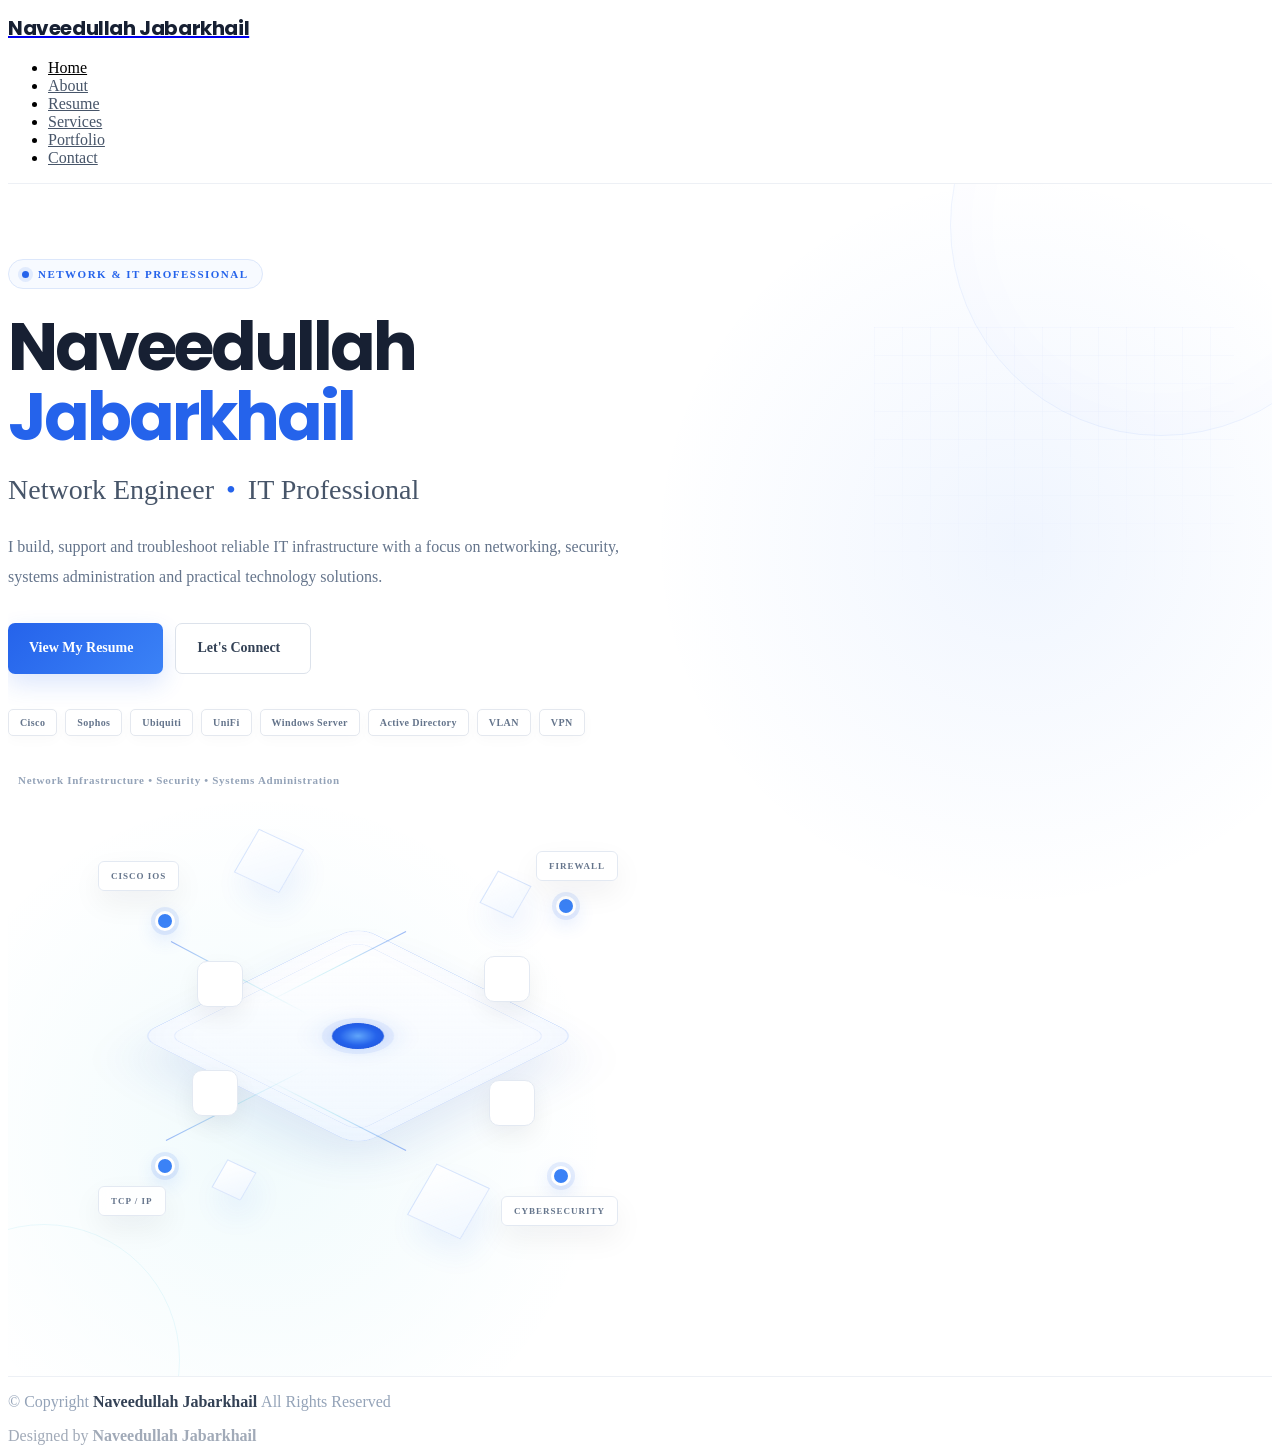
==== index.html @ 6cd6e708 "New files all files has been added" ====
<!DOCTYPE html>
<html lang="en">

<head>
  <meta charset="utf-8">
  <meta content="width=device-width, initial-scale=1.0" name="viewport">

  <title>Naveedullah Jabarkhail | Network Engineer</title>

  <meta name="description"
    content="Naveedullah Jabarkhail - Network Engineer and IT Professional specializing in network infrastructure, security, systems administration and IT support.">

  <meta name="keywords"
    content="Naveedullah Jabarkhail, Network Engineer, Network Administrator, IT Professional, Cisco, Sophos, Ubiquiti, Cybersecurity">

  <!-- Favicons -->
  <link href="assets/img/favicon.png" rel="icon">
  <link href="assets/img/apple-touch-icon.png" rel="apple-touch-icon">

  <!-- Fonts -->
  <link href="https://fonts.googleapis.com" rel="preconnect">
  <link href="https://fonts.gstatic.com" rel="preconnect" crossorigin>

  <link
    href="https://fonts.googleapis.com/css2?family=Inter:wght@300;400;500;600;700;800&family=Poppins:wght@400;500;600;700;800&display=swap"
    rel="stylesheet">

  <!-- Vendor CSS -->
  <link href="assets/vendor/bootstrap/css/bootstrap.min.css" rel="stylesheet">
  <link href="assets/vendor/bootstrap-icons/bootstrap-icons.css" rel="stylesheet">
  <link href="assets/vendor/aos/aos.css" rel="stylesheet">

  <!-- Main CSS -->
  <link href="main.css" rel="stylesheet">


  <!-- =========================================================
       HOME PAGE ONLY
       All custom homepage styling is inside this page.
       ========================================================= -->

  <style>

    /* =========================================================
       HOME VARIABLES
       ========================================================= */

    .home-modern {
      --blue: #2563eb;
      --blue-light: #3b82f6;
      --cyan: #06b6d4;
      --dark: #172033;
      --text: #334155;
      --muted: #64748b;
      --border: #e7ebf2;
      --soft: #f7f9fc;

      position: relative;
      min-height: calc(100vh - 82px);

      background:
        radial-gradient(
          circle at 80% 30%,
          rgba(59, 130, 246, 0.08),
          transparent 28%
        ),
        radial-gradient(
          circle at 20% 80%,
          rgba(6, 182, 212, 0.06),
          transparent 25%
        ),
        #ffffff;

      overflow: hidden;
    }


    /* =========================================================
       HEADER
       ========================================================= */

    .home-header {
      background: rgba(255, 255, 255, 0.94) !important;
      border-bottom: 1px solid #edf0f5;
      backdrop-filter: blur(12px);
      -webkit-backdrop-filter: blur(12px);

      z-index: 1000;
    }


    .home-header .sitename {
      font-family: "Poppins", sans-serif;
      font-size: 20px;
      font-weight: 700;
      letter-spacing: -0.4px;
      color: #172033;
    }


    .home-header .navmenu a {
      color: #475569 !important;
      font-weight: 500;
    }


    .home-header .navmenu a:hover,
    .home-header .navmenu a.active {
      color: var(--blue) !important;
    }


    .home-header .header-social-links a {
      color: #64748b;
      transition: 0.25s ease;
    }


    .home-header .header-social-links a:hover {
      color: var(--blue);
      transform: translateY(-2px);
    }


    /* =========================================================
       DECORATIVE BACKGROUND SHAPES
       ========================================================= */

    .home-shape {
      position: absolute;
      pointer-events: none;
      z-index: 0;
    }


    .shape-circle-one {
      width: 420px;
      height: 420px;

      border-radius: 50%;

      top: -170px;
      right: -100px;

      border: 1px solid rgba(37, 99, 235, 0.08);

      box-shadow:
        inset 0 0 80px rgba(37, 99, 235, 0.025);
    }


    .shape-circle-two {
      width: 270px;
      height: 270px;

      border-radius: 50%;

      bottom: -120px;
      left: -100px;

      border: 1px solid rgba(6, 182, 212, 0.08);
    }


    .shape-grid {
      position: absolute;

      width: 360px;
      height: 300px;

      top: 12%;
      right: 3%;

      opacity: 0.45;

      background-image:
        linear-gradient(
          rgba(37, 99, 235, 0.06) 1px,
          transparent 1px
        ),
        linear-gradient(
          90deg,
          rgba(37, 99, 235, 0.06) 1px,
          transparent 1px
        );

      background-size: 28px 28px;

      mask-image:
        linear-gradient(
          to bottom,
          black,
          transparent
        );

      pointer-events: none;
    }


    /* =========================================================
       HERO
       ========================================================= */

    .home-hero {
      min-height: calc(100vh - 82px);

      display: flex;
      align-items: center;

      padding: 75px 0 90px;

      position: relative;
      z-index: 2;
    }


    .home-hero .container {
      position: relative;
      z-index: 5;
    }


    /* =========================================================
       LEFT CONTENT
       ========================================================= */

    .hero-content {
      max-width: 700px;
    }


    .hero-eyebrow {
      display: inline-flex;
      align-items: center;
      gap: 9px;

      padding: 8px 13px;

      border: 1px solid #dce7fb;

      border-radius: 50px;

      background: #f7faff;

      color: var(--blue);

      font-size: 11px;
      font-weight: 700;

      letter-spacing: 1.5px;

      text-transform: uppercase;

      margin-bottom: 23px;
    }


    .status-dot {
      width: 7px;
      height: 7px;

      border-radius: 50%;

      background: var(--blue);

      box-shadow:
        0 0 0 4px rgba(37, 99, 235, 0.10);

      animation: statusPulse 2s infinite;
    }


    @keyframes statusPulse {

      0%,
      100% {
        opacity: 1;
      }

      50% {
        opacity: 0.45;
      }

    }


    .hero-content h1 {
      margin: 0;

      font-family: "Poppins", sans-serif;

      font-size: clamp(43px, 5.2vw, 72px);

      line-height: 1.05;

      font-weight: 700;

      letter-spacing: -3px;

      color: #172033;
    }


    .hero-content h1 .accent {
      color: var(--blue);
    }


    .hero-role {
      margin: 18px 0 0;

      font-size: clamp(20px, 2.3vw, 28px);

      line-height: 1.4;

      font-weight: 500;

      color: #475569;
    }


    .hero-role span {
      color: var(--blue);
      padding: 0 5px;
    }


    .hero-description {
      max-width: 650px;

      margin-top: 23px;

      color: #64748b;

      font-size: 16px;

      line-height: 1.85;
    }


    /* =========================================================
       BUTTONS
       ========================================================= */

    .hero-buttons {
      display: flex;
      flex-wrap: wrap;

      gap: 12px;

      margin-top: 31px;
    }


    .hero-btn {
      display: inline-flex;

      align-items: center;
      justify-content: center;

      gap: 9px;

      min-height: 49px;

      padding: 0 21px;

      border-radius: 7px;

      font-size: 14px;

      font-weight: 600;

      text-decoration: none;

      transition:
        transform 0.25s ease,
        box-shadow 0.25s ease,
        border-color 0.25s ease,
        background 0.25s ease;
    }


    .hero-btn-primary {
      color: #ffffff;

      background:
        linear-gradient(
          135deg,
          #2563eb,
          #3b82f6
        );

      box-shadow:
        0 10px 25px rgba(37, 99, 235, 0.16);
    }


    .hero-btn-primary:hover {
      color: #ffffff;

      transform: translateY(-2px);

      box-shadow:
        0 14px 30px rgba(37, 99, 235, 0.22);
    }


    .hero-btn-outline {
      color: #334155;

      background: #ffffff;

      border: 1px solid #dce2eb;
    }


    .hero-btn-outline:hover {
      color: var(--blue);

      border-color: #b9cdf4;

      background: #f8fbff;

      transform: translateY(-2px);
    }


    /* =========================================================
       TECHNOLOGY TAGS
       ========================================================= */

    .tech-strip {
      display: flex;

      flex-wrap: wrap;

      gap: 8px;

      margin-top: 35px;
    }


    .tech-tag {
      display: inline-flex;

      align-items: center;

      padding: 7px 11px;

      border: 1px solid #e4e8ef;

      border-radius: 5px;

      background: #ffffff;

      color: #64748b;

      font-size: 10px;

      font-weight: 600;

      letter-spacing: 0.4px;

      box-shadow:
        0 4px 14px rgba(15, 23, 42, 0.025);

      transition: 0.25s ease;
    }


    .tech-tag:hover {
      color: var(--blue);

      border-color: #c8d8f3;

      transform: translateY(-2px);
    }


    /* =========================================================
       RIGHT NETWORK VISUAL
       ========================================================= */

    .network-visual {
      position: relative;

      width: 100%;

      max-width: 520px;

      height: 500px;

      margin: 0 auto;
    }


    /* =========================================================
       NETWORK PLATFORM
       ========================================================= */

    .network-platform {
      position: absolute;

      width: 310px;
      height: 310px;

      left: 50%;
      top: 50%;

      transform:
        translate(-50%, -50%)
        rotateX(60deg)
        rotateZ(45deg);

      border-radius: 24px;

      border: 1px solid rgba(37, 99, 235, 0.18);

      background:
        linear-gradient(
          135deg,
          rgba(255, 255, 255, 0.95),
          rgba(239, 246, 255, 0.82)
        );

      box-shadow:
        30px 35px 70px rgba(30, 64, 175, 0.10),
        inset 0 0 50px rgba(37, 99, 235, 0.035);

      animation: platformFloat 6s ease-in-out infinite;
    }


    .network-platform::before {
      content: "";

      position: absolute;

      inset: 20px;

      border-radius: 17px;

      border: 1px solid rgba(37, 99, 235, 0.10);
    }


    .network-platform::after {
      content: "";

      position: absolute;

      width: 52px;
      height: 52px;

      top: 50%;
      left: 50%;

      transform: translate(-50%, -50%);

      border-radius: 50%;

      background:
        radial-gradient(
          circle,
          #60a5fa 0%,
          #2563eb 50%,
          #1d4ed8 100%
        );

      box-shadow:
        0 0 0 10px rgba(37, 99, 235, 0.08),
        0 0 35px rgba(37, 99, 235, 0.25);
    }


    @keyframes platformFloat {

      0%,
      100% {
        margin-top: 0;
      }

      50% {
        margin-top: -12px;
      }

    }


    /* =========================================================
       NETWORK CONNECTIONS
       ========================================================= */

    .network-line {
      position: absolute;

      height: 1px;

      transform-origin: left center;

      background:
        linear-gradient(
          90deg,
          rgba(37, 99, 235, 0.45),
          rgba(6, 182, 212, 0.18),
          transparent
        );

      z-index: 2;
    }


    .line-one {
      width: 155px;

      top: 31%;

      left: 14%;

      transform: rotate(28deg);
    }


    .line-two {
      width: 160px;

      top: 29%;

      right: 10%;

      transform: rotate(153deg);
    }


    .line-three {
      width: 160px;

      bottom: 29%;

      left: 13%;

      transform: rotate(-27deg);
    }


    .line-four {
      width: 160px;

      bottom: 27%;

      right: 10%;

      transform: rotate(207deg);
    }


    /* =========================================================
       NETWORK NODES
       ========================================================= */

    .network-node {
      position: absolute;

      width: 14px;
      height: 14px;

      border-radius: 50%;

      background: #3b82f6;

      border: 3px solid #ffffff;

      box-shadow:
        0 0 0 4px rgba(37, 99, 235, 0.10),
        0 7px 20px rgba(37, 99, 235, 0.20);

      z-index: 5;

      animation: nodeFloat 3.5s ease-in-out infinite;
    }


    .node-one {
      top: 25%;
      left: 11%;
    }


    .node-two {
      top: 22%;
      right: 8%;

      animation-delay: 0.6s;
    }


    .node-three {
      bottom: 22%;
      left: 11%;

      animation-delay: 1.1s;
    }


    .node-four {
      bottom: 20%;
      right: 9%;

      animation-delay: 1.7s;
    }


    @keyframes nodeFloat {

      0%,
      100% {
        transform: translateY(0);
      }

      50% {
        transform: translateY(-7px);
      }

    }


    /* =========================================================
       FLOATING CUBES
       ========================================================= */

    .floating-cube {
      position: absolute;

      width: 48px;
      height: 48px;

      border: 1px solid rgba(37, 99, 235, 0.15);

      background:
        linear-gradient(
          135deg,
          rgba(255, 255, 255, 0.95),
          rgba(239, 246, 255, 0.8)
        );

      box-shadow:
        12px 14px 30px rgba(37, 99, 235, 0.08);

      transform:
        rotate(25deg)
        skew(-5deg);

      animation: cubeFloat 5s ease-in-out infinite;
    }


    .cube-one {
      top: 10%;
      left: 28%;
    }


    .cube-two {
      top: 18%;
      right: 18%;

      width: 35px;
      height: 35px;

      animation-delay: 1s;
    }


    .cube-three {
      bottom: 11%;
      right: 27%;

      width: 57px;
      height: 57px;

      animation-delay: 1.8s;
    }


    .cube-four {
      bottom: 18%;
      left: 23%;

      width: 30px;
      height: 30px;

      animation-delay: 2.5s;
    }


    @keyframes cubeFloat {

      0%,
      100% {
        transform:
          translateY(0)
          rotate(25deg)
          skew(-5deg);
      }

      50% {
        transform:
          translateY(-12px)
          rotate(30deg)
          skew(-5deg);
      }

    }


    /* =========================================================
       FLOATING LABELS
       ========================================================= */

    .tech-float {
      position: absolute;

      padding: 9px 12px;

      border-radius: 6px;

      border: 1px solid #e3e9f2;

      background:
        rgba(255, 255, 255, 0.88);

      backdrop-filter: blur(8px);

      color: #64748b;

      font-size: 9px;

      font-weight: 700;

      letter-spacing: 1px;

      text-transform: uppercase;

      box-shadow:
        0 12px 30px rgba(15, 23, 42, 0.06);

      z-index: 10;

      animation: labelFloat 5s ease-in-out infinite;
    }


    .tech-float-one {
      top: 15%;
      left: 0;
    }


    .tech-float-two {
      top: 13%;
      right: 0;

      animation-delay: 0.8s;
    }


    .tech-float-three {
      bottom: 14%;
      left: 0;

      animation-delay: 1.5s;
    }


    .tech-float-four {
      bottom: 12%;
      right: 0;

      animation-delay: 2.2s;
    }


    @keyframes labelFloat {

      0%,
      100% {
        transform: translateY(0);
      }

      50% {
        transform: translateY(-7px);
      }

    }


    /* =========================================================
       SMALL NETWORK ICONS
       ========================================================= */

    .network-icon {
      position: absolute;

      width: 44px;
      height: 44px;

      display: flex;

      align-items: center;
      justify-content: center;

      border-radius: 10px;

      background: #ffffff;

      border: 1px solid #e3e9f2;

      color: var(--blue);

      font-size: 19px;

      box-shadow:
        0 10px 25px rgba(15, 23, 42, 0.06);

      z-index: 8;

      animation: iconFloat 4s ease-in-out infinite;
    }


    .icon-one {
      top: 35%;
      left: 19%;
    }


    .icon-two {
      top: 34%;
      right: 17%;

      animation-delay: 0.8s;
    }


    .icon-three {
      bottom: 34%;
      left: 18%;

      animation-delay: 1.4s;
    }


    .icon-four {
      bottom: 32%;
      right: 16%;

      animation-delay: 2s;
    }


    @keyframes iconFloat {

      0%,
      100% {
        transform: translateY(0);
      }

      50% {
        transform: translateY(-6px);
      }

    }


    /* =========================================================
       HERO BOTTOM
       ========================================================= */

    .hero-bottom-note {
      display: flex;

      align-items: center;

      gap: 10px;

      margin-top: 38px;

      color: #94a3b8;

      font-size: 11px;

      font-weight: 600;

      letter-spacing: 0.7px;
    }


    .hero-bottom-note i {
      color: var(--blue);
      font-size: 16px;
    }


    /* =========================================================
       FOOTER
       ========================================================= */

    .home-footer {
      background: #ffffff !important;

      border-top: 1px solid #edf0f5;

      color: #94a3b8;
    }


    .home-footer .sitename {
      color: #334155;
    }


    .home-footer .social-links a {
      color: #94a3b8;
    }


    .home-footer .social-links a:hover {
      color: var(--blue);
    }


    .home-footer .credits {
      color: #a1aab8;
    }


    /* =========================================================
       RESPONSIVE
       ========================================================= */

    @media (max-width: 1199px) {

      .hero-content h1 {
        font-size: 58px;
      }

      .network-visual {
        max-width: 450px;
        height: 450px;
      }

      .network-platform {
        width: 280px;
        height: 280px;
      }

    }


    @media (max-width: 991px) {

      .home-hero {
        padding-top: 65px;
        padding-bottom: 75px;
      }

      .hero-content {
        text-align: center;
        margin: 0 auto;
      }

      .hero-description {
        margin-left: auto;
        margin-right: auto;
      }

      .hero-buttons {
        justify-content: center;
      }

      .tech-strip {
        justify-content: center;
      }

      .hero-bottom-note {
        justify-content: center;
      }

      .network-visual {
        margin-top: 65px;
        height: 430px;
      }

    }


    @media (max-width: 575px) {

      .home-hero {
        padding-top: 50px;
        padding-bottom: 65px;
      }

      .hero-content h1 {
        font-size: 43px;
        letter-spacing: -1.8px;
      }

      .hero-role {
        font-size: 19px;
      }

      .hero-description {
        font-size: 14px;
        line-height: 1.75;
      }

      .hero-buttons {
        flex-direction: column;
      }

      .hero-btn {
        width: 100%;
      }

      .network-visual {
        height: 350px;
        margin-top: 45px;
      }

      .network-platform {
        width: 190px;
        height: 190px;
      }

      .network-platform::after {
        width: 35px;
        height: 35px;
      }

      .network-icon {
        width: 36px;
        height: 36px;
        font-size: 15px;
      }

      .tech-float {
        padding: 7px 9px;
        font-size: 7px;
      }

      .floating-cube {
        transform: scale(0.75) rotate(25deg);
      }

      .line-one,
      .line-two,
      .line-three,
      .line-four {
        width: 110px;
      }

      .shape-grid {
        right: -100px;
      }

    }

  </style>

</head>


<body class="index-page">


  <!-- =========================================================
       HEADER
       ========================================================= -->

  <header
    id="header"
    class="header d-flex align-items-center sticky-top home-header"
  >

    <div
      class="container-fluid position-relative d-flex align-items-center justify-content-between"
    >

      <a
        href="index.html"
        class="logo d-flex align-items-center me-auto me-xl-0"
      >
        <h1 class="sitename">
          Naveedullah Jabarkhail
        </h1>
      </a>


      <nav id="navmenu" class="navmenu">

        <ul>

          <li>
            <a href="index.html" class="active">
              Home
            </a>
          </li>

          <li>
            <a href="about.html">
              About
            </a>
          </li>

          <li>
            <a href="resume.html">
              Resume
            </a>
          </li>

          <li>
            <a href="services.html">
              Services
            </a>
          </li>

          <li>
            <a href="portfolio.html">
              Portfolio
            </a>
          </li>

          <li>
            <a href="contact.html">
              Contact
            </a>
          </li>

        </ul>

        <i class="mobile-nav-toggle d-xl-none bi bi-list"></i>

      </nav>


      <div class="header-social-links">

        <a href="#" aria-label="X">
          <i class="bi bi-twitter-x"></i>
        </a>

        <a href="#" aria-label="Facebook">
          <i class="bi bi-facebook"></i>
        </a>

        <a href="#" aria-label="Instagram">
          <i class="bi bi-instagram"></i>
        </a>

        <a href="#" aria-label="LinkedIn">
          <i class="bi bi-linkedin"></i>
        </a>

      </div>

    </div>

  </header>


  <!-- =========================================================
       MAIN
       ========================================================= -->

  <main class="main">

    <section class="home-modern">

      <!-- Decorative Background -->
      <div class="home-shape shape-circle-one"></div>
      <div class="home-shape shape-circle-two"></div>
      <div class="shape-grid"></div>


      <!-- =====================================================
           HERO
           ===================================================== -->

      <div class="home-hero">

        <div class="container">

          <div class="row align-items-center">


            <!-- =================================================
                 LEFT SIDE
                 ================================================= -->

            <div
              class="col-lg-7"
              data-aos="fade-right"
              data-aos-duration="900"
            >

              <div class="hero-content">


                <div class="hero-eyebrow">

                  <span class="status-dot"></span>

                  NETWORK & IT PROFESSIONAL

                </div>


                <h1>

                  Naveedullah
                  <span class="accent">
                    Jabarkhail
                  </span>

                </h1>


                <p class="hero-role">

                  Network Engineer
                  <span>•</span>
                  IT Professional

                </p>


                <p class="hero-description">

                  I build, support and troubleshoot reliable IT
                  infrastructure with a focus on networking,
                  security, systems administration and practical
                  technology solutions.

                </p>


                <!-- Buttons -->

                <div class="hero-buttons">

                  <a
                    href="resume.html"
                    class="hero-btn hero-btn-primary"
                  >

                    View My Resume

                    <i class="bi bi-arrow-right"></i>

                  </a>


                  <a
                    href="contact.html"
                    class="hero-btn hero-btn-outline"
                  >

                    Let's Connect

                    <i class="bi bi-chat-dots"></i>

                  </a>

                </div>


                <!-- Technology Tags -->

                <div class="tech-strip">

                  <span class="tech-tag">
                    Cisco
                  </span>

                  <span class="tech-tag">
                    Sophos
                  </span>

                  <span class="tech-tag">
                    Ubiquiti
                  </span>

                  <span class="tech-tag">
                    UniFi
                  </span>

                  <span class="tech-tag">
                    Windows Server
                  </span>

                  <span class="tech-tag">
                    Active Directory
                  </span>

                  <span class="tech-tag">
                    VLAN
                  </span>

                  <span class="tech-tag">
                    VPN
                  </span>

                </div>


                <div class="hero-bottom-note">

                  <i class="bi bi-diagram-3"></i>

                  <span>
                    Network Infrastructure • Security • Systems Administration
                  </span>

                </div>


              </div>

            </div>


            <!-- =================================================
                 RIGHT SIDE — NETWORK VISUAL
                 ================================================= -->

            <div
              class="col-lg-5"
              data-aos="fade-left"
              data-aos-duration="1000"
              data-aos-delay="150"
            >

              <div class="network-visual">


                <!-- Floating Labels -->

                <div class="tech-float tech-float-one">
                  Cisco IOS
                </div>

                <div class="tech-float tech-float-two">
                  Firewall
                </div>

                <div class="tech-float tech-float-three">
                  TCP / IP
                </div>

                <div class="tech-float tech-float-four">
                  Cybersecurity
                </div>


                <!-- Connection Lines -->

                <div class="network-line line-one"></div>

                <div class="network-line line-two"></div>

                <div class="network-line line-three"></div>

                <div class="network-line line-four"></div>


                <!-- Nodes -->

                <div class="network-node node-one"></div>

                <div class="network-node node-two"></div>

                <div class="network-node node-three"></div>

                <div class="network-node node-four"></div>


                <!-- Floating Cubes -->

                <div class="floating-cube cube-one"></div>

                <div class="floating-cube cube-two"></div>

                <div class="floating-cube cube-three"></div>

                <div class="floating-cube cube-four"></div>


                <!-- Small Technology Icons -->

                <div class="network-icon icon-one">
                  <i class="bi bi-router"></i>
                </div>

                <div class="network-icon icon-two">
                  <i class="bi bi-shield-lock"></i>
                </div>

                <div class="network-icon icon-three">
                  <i class="bi bi-server"></i>
                </div>

                <div class="network-icon icon-four">
                  <i class="bi bi-wifi"></i>
                </div>


                <!-- Main 3D Network Platform -->

                <div class="network-platform"></div>


              </div>

            </div>

          </div>

        </div>


      </div>

    </section>

  </main>


  <!-- =========================================================
       FOOTER
       ========================================================= -->

  <footer
    id="footer"
    class="footer home-footer"
  >

    <div class="container">

      <div class="copyright text-center">

        <p>

          ©
          <span>Copyright</span>

          <strong class="px-1 sitename">
            Naveedullah Jabarkhail
          </strong>

          <span>
            All Rights Reserved
          </span>

        </p>

      </div>


      <div class="social-links d-flex justify-content-center">

        <a href="#" aria-label="X">
          <i class="bi bi-twitter-x"></i>
        </a>

        <a href="#" aria-label="Facebook">
          <i class="bi bi-facebook"></i>
        </a>

        <a href="#" aria-label="Instagram">
          <i class="bi bi-instagram"></i>
        </a>

        <a href="#" aria-label="LinkedIn">
          <i class="bi bi-linkedin"></i>
        </a>

      </div>


      <div class="credits">

        Designed by
        <strong>Naveedullah Jabarkhail</strong>

      </div>

    </div>

  </footer>


  <!-- Scroll Top -->

  <a
    href="#"
    id="scroll-top"
    class="scroll-top d-flex align-items-center justify-content-center"
  >

    <i class="bi bi-arrow-up-short"></i>

  </a>


  <!-- Vendor JS -->

  <script src="assets/vendor/bootstrap/js/bootstrap.bundle.min.js"></script>

  <script src="assets/vendor/aos/aos.js"></script>

  <script src="assets/vendor/waypoints/noframework.waypoints.js"></script>

  <script src="assets/vendor/purecounter/purecounter_vanilla.js"></script>

  <script src="assets/vendor/swiper/swiper-bundle.min.js"></script>

  <script src="assets/vendor/glightbox/js/glightbox.min.js"></script>

  <script src="assets/vendor/imagesloaded/imagesloaded.pkgd.min.js"></script>

  <script src="assets/vendor/isotope-layout/isotope.pkgd.min.js"></script>


  <!-- Main JS -->

  <script src="main.js"></script>


</body>

</html>
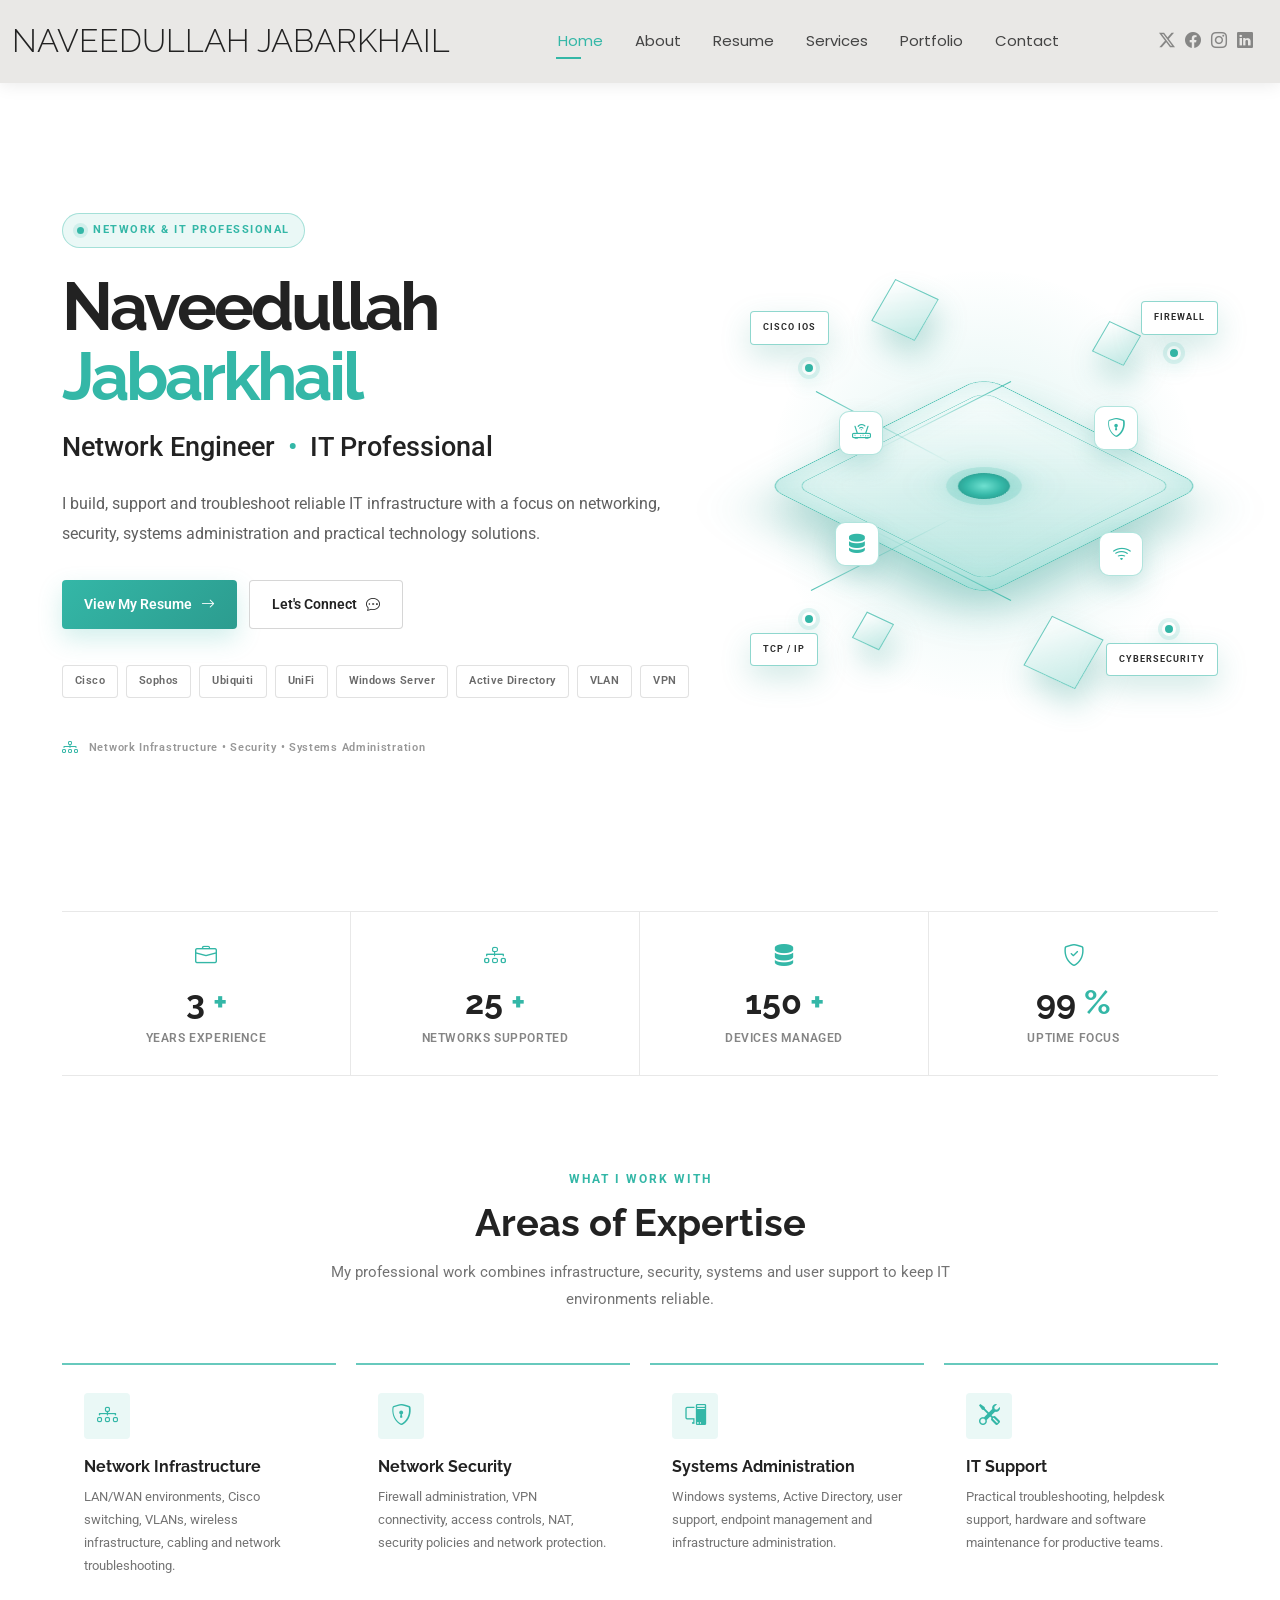
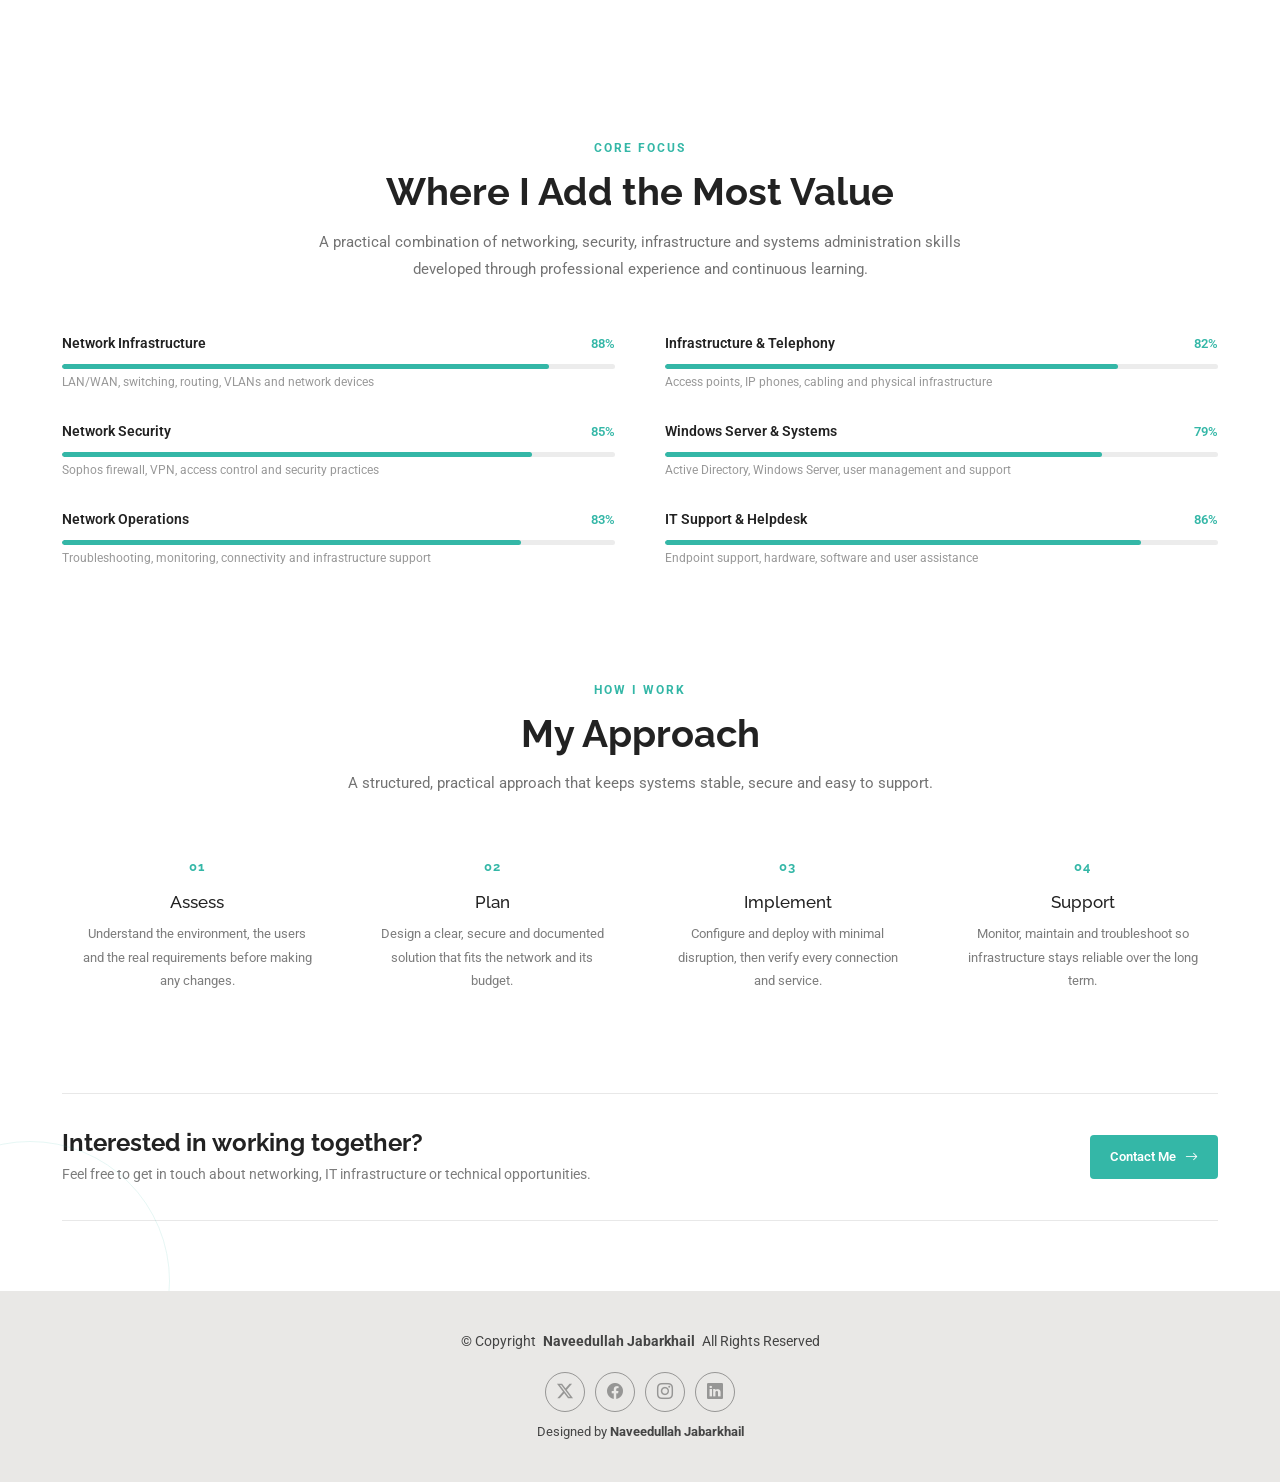
==== commit 76393275: "First files added All the files has been added" ====
--- a/index.html
+++ b/index.html
@@ -14,117 +14,90 @@
     content="Naveedullah Jabarkhail, Network Engineer, Network Administrator, IT Professional, Cisco, Sophos, Ubiquiti, Cybersecurity">
 
   <!-- Favicons -->
-  <link href="assets/img/favicon.png" rel="icon">
-  <link href="assets/img/apple-touch-icon.png" rel="apple-touch-icon">
+  <link href="favicon.png" rel="icon">
+  <link href="apple-touch-icon.png" rel="apple-touch-icon">
 
   <!-- Fonts -->
   <link href="https://fonts.googleapis.com" rel="preconnect">
   <link href="https://fonts.gstatic.com" rel="preconnect" crossorigin>
-
   <link
-    href="https://fonts.googleapis.com/css2?family=Inter:wght@300;400;500;600;700;800&family=Poppins:wght@400;500;600;700;800&display=swap"
+    href="https://fonts.googleapis.com/css2?family=Roboto:wght@300;400;500;600;700&family=Poppins:wght@400;500;600;700&family=Raleway:wght@400;500;600;700&display=swap"
     rel="stylesheet">
 
-  <!-- Vendor CSS -->
-  <link href="assets/vendor/bootstrap/css/bootstrap.min.css" rel="stylesheet">
-  <link href="assets/vendor/bootstrap-icons/bootstrap-icons.css" rel="stylesheet">
-  <link href="assets/vendor/aos/aos.css" rel="stylesheet">
-
-  <!-- Main CSS -->
+  <!-- Vendor CSS Files -->
+  <link href="bootstrap.min.css" rel="stylesheet">
+  <link href="bootstrap-icons.css" rel="stylesheet">
+  <link href="aos.css" rel="stylesheet">
+
+  <!-- Main CSS File -->
   <link href="main.css" rel="stylesheet">
 
 
   <!-- =========================================================
-       HOME PAGE ONLY
-       All custom homepage styling is inside this page.
+       HOME PAGE ONLY CSS
+       The homepage follows the same design language as the
+       other pages (About, Services, Resume, Contact):
+       black headings + the site accent green, matching the
+       colors defined in main.css.
        ========================================================= -->
 
   <style>
 
-    /* =========================================================
-       HOME VARIABLES
-       ========================================================= */
+    /* ---------------------------------------------------------
+       General
+    --------------------------------------------------------- */
 
     .home-modern {
-      --blue: #2563eb;
-      --blue-light: #3b82f6;
-      --cyan: #06b6d4;
-      --dark: #172033;
-      --text: #334155;
-      --muted: #64748b;
-      --border: #e7ebf2;
-      --soft: #f7f9fc;
+      --home-green: #34b7a7;
+      --home-green-dark: #2c9c8f;
+      --home-green-soft: rgba(52, 183, 167, 0.10);
 
       position: relative;
-      min-height: calc(100vh - 82px);
+      overflow: hidden;
 
       background:
-        radial-gradient(
-          circle at 80% 30%,
-          rgba(59, 130, 246, 0.08),
-          transparent 28%
-        ),
-        radial-gradient(
-          circle at 20% 80%,
-          rgba(6, 182, 212, 0.06),
-          transparent 25%
-        ),
-        #ffffff;
-
-      overflow: hidden;
-    }
-
-
-    /* =========================================================
-       HEADER
-       ========================================================= */
-
-    .home-header {
-      background: rgba(255, 255, 255, 0.94) !important;
-      border-bottom: 1px solid #edf0f5;
-      backdrop-filter: blur(12px);
-      -webkit-backdrop-filter: blur(12px);
-
-      z-index: 1000;
-    }
-
-
-    .home-header .sitename {
-      font-family: "Poppins", sans-serif;
-      font-size: 20px;
+        radial-gradient(circle at 82% 18%, rgba(52, 183, 167, 0.08), transparent 30%),
+        radial-gradient(circle at 12% 78%, rgba(52, 183, 167, 0.06), transparent 26%),
+        var(--background-color);
+    }
+
+    .home-modern .container {
+      max-width: 1180px;
+    }
+
+    .home-modern .section-heading {
+      margin-bottom: 50px;
+    }
+
+    .home-modern .section-eyebrow {
+      display: inline-block;
+      font-size: 12px;
       font-weight: 700;
-      letter-spacing: -0.4px;
-      color: #172033;
-    }
-
-
-    .home-header .navmenu a {
-      color: #475569 !important;
-      font-weight: 500;
-    }
-
-
-    .home-header .navmenu a:hover,
-    .home-header .navmenu a.active {
-      color: var(--blue) !important;
-    }
-
-
-    .home-header .header-social-links a {
-      color: #64748b;
-      transition: 0.25s ease;
-    }
-
-
-    .home-header .header-social-links a:hover {
-      color: var(--blue);
-      transform: translateY(-2px);
-    }
-
-
-    /* =========================================================
-       DECORATIVE BACKGROUND SHAPES
-       ========================================================= */
+      letter-spacing: 2px;
+      text-transform: uppercase;
+      color: var(--accent-color);
+      margin-bottom: 12px;
+    }
+
+    .home-modern .section-heading h2 {
+      font-size: 38px;
+      font-weight: 700;
+      margin: 0 0 14px;
+      color: var(--heading-color);
+    }
+
+    .home-modern .section-heading p {
+      max-width: 680px;
+      margin: 0 auto;
+      color: color-mix(in srgb, var(--default-color), transparent 25%);
+      line-height: 1.8;
+      font-size: 15px;
+    }
+
+
+    /* ---------------------------------------------------------
+       Decorative background shapes
+    --------------------------------------------------------- */
 
     .home-shape {
       position: absolute;
@@ -132,143 +105,90 @@
       z-index: 0;
     }
 
-
     .shape-circle-one {
       width: 420px;
       height: 420px;
-
       border-radius: 50%;
-
-      top: -170px;
-      right: -100px;
-
-      border: 1px solid rgba(37, 99, 235, 0.08);
-
-      box-shadow:
-        inset 0 0 80px rgba(37, 99, 235, 0.025);
-    }
-
+      top: -180px;
+      right: -110px;
+      border: 1px solid rgba(52, 183, 167, 0.14);
+      box-shadow: inset 0 0 90px rgba(52, 183, 167, 0.05);
+    }
 
     .shape-circle-two {
-      width: 270px;
-      height: 270px;
-
+      width: 280px;
+      height: 280px;
       border-radius: 50%;
-
-      bottom: -120px;
-      left: -100px;
-
-      border: 1px solid rgba(6, 182, 212, 0.08);
-    }
-
+      bottom: -130px;
+      left: -110px;
+      border: 1px solid rgba(52, 183, 167, 0.12);
+    }
 
     .shape-grid {
       position: absolute;
-
       width: 360px;
       height: 300px;
-
-      top: 12%;
+      top: 10%;
       right: 3%;
-
-      opacity: 0.45;
+      opacity: 0.5;
+      pointer-events: none;
 
       background-image:
-        linear-gradient(
-          rgba(37, 99, 235, 0.06) 1px,
-          transparent 1px
-        ),
-        linear-gradient(
-          90deg,
-          rgba(37, 99, 235, 0.06) 1px,
-          transparent 1px
-        );
-
+        linear-gradient(rgba(52, 183, 167, 0.10) 1px, transparent 1px),
+        linear-gradient(90deg, rgba(52, 183, 167, 0.10) 1px, transparent 1px);
       background-size: 28px 28px;
 
-      mask-image:
-        linear-gradient(
-          to bottom,
-          black,
-          transparent
-        );
-
-      pointer-events: none;
-    }
-
-
-    /* =========================================================
-       HERO
-       ========================================================= */
+      mask-image: linear-gradient(to bottom, black, transparent);
+      -webkit-mask-image: linear-gradient(to bottom, black, transparent);
+    }
+
+
+    /* ---------------------------------------------------------
+       Hero
+    --------------------------------------------------------- */
 
     .home-hero {
-      min-height: calc(100vh - 82px);
-
+      position: relative;
+      z-index: 2;
       display: flex;
       align-items: center;
-
-      padding: 75px 0 90px;
-
-      position: relative;
-      z-index: 2;
-    }
-
+      min-height: calc(100vh - 82px);
+      padding: 80px 0 90px;
+    }
 
     .home-hero .container {
       position: relative;
       z-index: 5;
     }
 
-
-    /* =========================================================
-       LEFT CONTENT
-       ========================================================= */
-
     .hero-content {
       max-width: 700px;
     }
-
 
     .hero-eyebrow {
       display: inline-flex;
       align-items: center;
       gap: 9px;
-
-      padding: 8px 13px;
-
-      border: 1px solid #dce7fb;
-
+      padding: 8px 14px;
+      border: 1px solid color-mix(in srgb, var(--accent-color), transparent 62%);
       border-radius: 50px;
-
-      background: #f7faff;
-
-      color: var(--blue);
-
+      background: var(--home-green-soft);
+      color: var(--accent-color);
       font-size: 11px;
       font-weight: 700;
-
       letter-spacing: 1.5px;
-
       text-transform: uppercase;
-
-      margin-bottom: 23px;
-    }
-
+      margin-bottom: 24px;
+    }
 
     .status-dot {
       width: 7px;
       height: 7px;
-
       border-radius: 50%;
-
-      background: var(--blue);
-
-      box-shadow:
-        0 0 0 4px rgba(37, 99, 235, 0.10);
-
+      background: var(--accent-color);
+      box-shadow: 0 0 0 4px rgba(52, 183, 167, 0.14);
       animation: statusPulse 2s infinite;
     }
-
 
     @keyframes statusPulse {
 
@@ -283,295 +203,188 @@
 
     }
 
-
     .hero-content h1 {
       margin: 0;
-
-      font-family: "Poppins", sans-serif;
-
-      font-size: clamp(43px, 5.2vw, 72px);
-
+      font-family: var(--heading-font);
+      font-size: clamp(43px, 5.2vw, 70px);
       line-height: 1.05;
-
       font-weight: 700;
-
       letter-spacing: -3px;
-
-      color: #172033;
-    }
-
+      color: var(--heading-color);
+    }
 
     .hero-content h1 .accent {
-      color: var(--blue);
-    }
-
+      color: var(--accent-color);
+    }
 
     .hero-role {
       margin: 18px 0 0;
-
-      font-size: clamp(20px, 2.3vw, 28px);
-
+      font-size: clamp(20px, 2.3vw, 27px);
       line-height: 1.4;
-
       font-weight: 500;
-
-      color: #475569;
-    }
-
+      color: var(--heading-color);
+    }
 
     .hero-role span {
-      color: var(--blue);
-      padding: 0 5px;
-    }
-
+      color: var(--accent-color);
+      padding: 0 6px;
+    }
 
     .hero-description {
       max-width: 650px;
-
-      margin-top: 23px;
-
-      color: #64748b;
-
+      margin-top: 22px;
+      color: color-mix(in srgb, var(--default-color), transparent 15%);
       font-size: 16px;
-
       line-height: 1.85;
     }
 
 
-    /* =========================================================
-       BUTTONS
-       ========================================================= */
+    /* ---------------------------------------------------------
+       Buttons
+    --------------------------------------------------------- */
 
     .hero-buttons {
       display: flex;
       flex-wrap: wrap;
-
       gap: 12px;
-
-      margin-top: 31px;
-    }
-
+      margin-top: 32px;
+    }
 
     .hero-btn {
       display: inline-flex;
-
       align-items: center;
       justify-content: center;
-
       gap: 9px;
-
       min-height: 49px;
-
-      padding: 0 21px;
-
-      border-radius: 7px;
-
+      padding: 0 22px;
+      border-radius: 4px;
       font-size: 14px;
-
       font-weight: 600;
-
       text-decoration: none;
-
-      transition:
-        transform 0.25s ease,
-        box-shadow 0.25s ease,
-        border-color 0.25s ease,
-        background 0.25s ease;
-    }
-
+      transition: transform 0.25s ease, box-shadow 0.25s ease, border-color 0.25s ease, background 0.25s ease;
+    }
 
     .hero-btn-primary {
-      color: #ffffff;
-
-      background:
-        linear-gradient(
-          135deg,
-          #2563eb,
-          #3b82f6
-        );
-
-      box-shadow:
-        0 10px 25px rgba(37, 99, 235, 0.16);
-    }
-
+      color: var(--contrast-color);
+      background: linear-gradient(135deg, #34b7a7, #2c9c8f);
+      box-shadow: 0 10px 25px rgba(52, 183, 167, 0.22);
+    }
 
     .hero-btn-primary:hover {
-      color: #ffffff;
-
+      color: var(--contrast-color);
       transform: translateY(-2px);
-
-      box-shadow:
-        0 14px 30px rgba(37, 99, 235, 0.22);
-    }
-
+      box-shadow: 0 14px 30px rgba(52, 183, 167, 0.30);
+    }
 
     .hero-btn-outline {
-      color: #334155;
-
-      background: #ffffff;
-
-      border: 1px solid #dce2eb;
-    }
-
+      color: var(--heading-color);
+      background: var(--surface-color);
+      border: 1px solid color-mix(in srgb, var(--default-color), transparent 78%);
+    }
 
     .hero-btn-outline:hover {
-      color: var(--blue);
-
-      border-color: #b9cdf4;
-
-      background: #f8fbff;
-
+      color: var(--accent-color);
+      border-color: color-mix(in srgb, var(--accent-color), transparent 45%);
+      background: var(--home-green-soft);
       transform: translateY(-2px);
     }
 
 
-    /* =========================================================
-       TECHNOLOGY TAGS
-       ========================================================= */
+    /* ---------------------------------------------------------
+       Technology tags
+    --------------------------------------------------------- */
 
     .tech-strip {
       display: flex;
-
       flex-wrap: wrap;
-
       gap: 8px;
-
-      margin-top: 35px;
-    }
-
+      margin-top: 36px;
+    }
 
     .tech-tag {
       display: inline-flex;
-
       align-items: center;
-
-      padding: 7px 11px;
-
-      border: 1px solid #e4e8ef;
-
-      border-radius: 5px;
-
-      background: #ffffff;
-
-      color: #64748b;
-
-      font-size: 10px;
-
+      padding: 7px 12px;
+      border: 1px solid color-mix(in srgb, var(--default-color), transparent 84%);
+      border-radius: 4px;
+      background: var(--surface-color);
+      color: color-mix(in srgb, var(--default-color), transparent 20%);
+      font-size: 11px;
       font-weight: 600;
-
       letter-spacing: 0.4px;
-
-      box-shadow:
-        0 4px 14px rgba(15, 23, 42, 0.025);
-
       transition: 0.25s ease;
     }
 
-
     .tech-tag:hover {
-      color: var(--blue);
-
-      border-color: #c8d8f3;
-
+      color: var(--accent-color);
+      border-color: color-mix(in srgb, var(--accent-color), transparent 55%);
       transform: translateY(-2px);
     }
 
 
-    /* =========================================================
-       RIGHT NETWORK VISUAL
-       ========================================================= */
+    /* ---------------------------------------------------------
+       Right network visual
+    --------------------------------------------------------- */
 
     .network-visual {
       position: relative;
-
       width: 100%;
-
       max-width: 520px;
-
       height: 500px;
-
       margin: 0 auto;
     }
 
-
-    /* =========================================================
-       NETWORK PLATFORM
-       ========================================================= */
+    .network-visual::before {
+      content: "";
+      position: absolute;
+      width: 430px;
+      height: 430px;
+      top: 50%;
+      left: 50%;
+      transform: translate(-50%, -50%);
+      border-radius: 50%;
+      background: radial-gradient(circle, rgba(52, 183, 167, 0.16), rgba(52, 183, 167, 0.04) 55%, transparent 72%);
+      pointer-events: none;
+    }
 
     .network-platform {
       position: absolute;
-
       width: 310px;
       height: 310px;
-
       left: 50%;
       top: 50%;
-
-      transform:
-        translate(-50%, -50%)
-        rotateX(60deg)
-        rotateZ(45deg);
-
+      transform: translate(-50%, -50%) rotateX(60deg) rotateZ(45deg);
       border-radius: 24px;
-
-      border: 1px solid rgba(37, 99, 235, 0.18);
-
-      background:
-        linear-gradient(
-          135deg,
-          rgba(255, 255, 255, 0.95),
-          rgba(239, 246, 255, 0.82)
-        );
-
+      border: 1px solid rgba(52, 183, 167, 0.75);
+      background: linear-gradient(135deg, rgba(255, 255, 255, 0.98), rgba(52, 183, 167, 0.30));
       box-shadow:
-        30px 35px 70px rgba(30, 64, 175, 0.10),
-        inset 0 0 50px rgba(37, 99, 235, 0.035);
-
+        30px 35px 70px rgba(44, 156, 143, 0.40),
+        inset 0 0 50px rgba(52, 183, 167, 0.22);
       animation: platformFloat 6s ease-in-out infinite;
     }
-
 
     .network-platform::before {
       content: "";
-
       position: absolute;
-
       inset: 20px;
-
       border-radius: 17px;
-
-      border: 1px solid rgba(37, 99, 235, 0.10);
-    }
-
+      border: 1px solid rgba(52, 183, 167, 0.55);
+    }
 
     .network-platform::after {
       content: "";
-
       position: absolute;
-
       width: 52px;
       height: 52px;
-
       top: 50%;
       left: 50%;
-
       transform: translate(-50%, -50%);
-
       border-radius: 50%;
-
-      background:
-        radial-gradient(
-          circle,
-          #60a5fa 0%,
-          #2563eb 50%,
-          #1d4ed8 100%
-        );
-
+      background: radial-gradient(circle, #6fe0d0 0%, #34b7a7 50%, #248b80 100%);
       box-shadow:
-        0 0 0 10px rgba(37, 99, 235, 0.08),
-        0 0 35px rgba(37, 99, 235, 0.25);
-    }
-
+        0 0 0 12px rgba(52, 183, 167, 0.18),
+        0 0 45px rgba(52, 183, 167, 0.55);
+    }
 
     @keyframes platformFloat {
 
@@ -586,129 +399,78 @@
 
     }
 
-
-    /* =========================================================
-       NETWORK CONNECTIONS
-       ========================================================= */
-
     .network-line {
       position: absolute;
-
       height: 1px;
-
       transform-origin: left center;
-
-      background:
-        linear-gradient(
-          90deg,
-          rgba(37, 99, 235, 0.45),
-          rgba(6, 182, 212, 0.18),
-          transparent
-        );
-
+      background: linear-gradient(90deg, rgba(52, 183, 167, 0.85), rgba(52, 183, 167, 0.35), transparent);
       z-index: 2;
     }
-
 
     .line-one {
       width: 155px;
-
       top: 31%;
-
       left: 14%;
-
       transform: rotate(28deg);
     }
-
 
     .line-two {
       width: 160px;
-
       top: 29%;
-
       right: 10%;
-
       transform: rotate(153deg);
     }
-
 
     .line-three {
       width: 160px;
-
       bottom: 29%;
-
       left: 13%;
-
       transform: rotate(-27deg);
     }
-
 
     .line-four {
       width: 160px;
-
       bottom: 27%;
-
       right: 10%;
-
       transform: rotate(207deg);
     }
-
-
-    /* =========================================================
-       NETWORK NODES
-       ========================================================= */
 
     .network-node {
       position: absolute;
-
       width: 14px;
       height: 14px;
-
       border-radius: 50%;
-
-      background: #3b82f6;
-
+      background: var(--accent-color);
       border: 3px solid #ffffff;
-
       box-shadow:
-        0 0 0 4px rgba(37, 99, 235, 0.10),
-        0 7px 20px rgba(37, 99, 235, 0.20);
-
+        0 0 0 4px rgba(52, 183, 167, 0.14),
+        0 7px 20px rgba(52, 183, 167, 0.28);
       z-index: 5;
-
       animation: nodeFloat 3.5s ease-in-out infinite;
     }
-
 
     .node-one {
       top: 25%;
       left: 11%;
     }
 
-
     .node-two {
       top: 22%;
       right: 8%;
-
       animation-delay: 0.6s;
     }
-
 
     .node-three {
       bottom: 22%;
       left: 11%;
-
       animation-delay: 1.1s;
     }
-
 
     .node-four {
       bottom: 20%;
       right: 9%;
-
       animation-delay: 1.7s;
     }
-
 
     @keyframes nodeFloat {
 
@@ -723,162 +485,99 @@
 
     }
 
-
-    /* =========================================================
-       FLOATING CUBES
-       ========================================================= */
-
     .floating-cube {
       position: absolute;
-
       width: 48px;
       height: 48px;
-
-      border: 1px solid rgba(37, 99, 235, 0.15);
-
-      background:
-        linear-gradient(
-          135deg,
-          rgba(255, 255, 255, 0.95),
-          rgba(239, 246, 255, 0.8)
-        );
-
-      box-shadow:
-        12px 14px 30px rgba(37, 99, 235, 0.08);
-
-      transform:
-        rotate(25deg)
-        skew(-5deg);
-
+      border: 1px solid rgba(52, 183, 167, 0.65);
+      background: linear-gradient(135deg, rgba(255, 255, 255, 0.98), rgba(52, 183, 167, 0.28));
+      box-shadow: 12px 14px 30px rgba(44, 156, 143, 0.30);
+      transform: rotate(25deg) skew(-5deg);
       animation: cubeFloat 5s ease-in-out infinite;
     }
-
 
     .cube-one {
       top: 10%;
       left: 28%;
     }
 
-
     .cube-two {
       top: 18%;
       right: 18%;
-
       width: 35px;
       height: 35px;
-
       animation-delay: 1s;
     }
-
 
     .cube-three {
       bottom: 11%;
       right: 27%;
-
       width: 57px;
       height: 57px;
-
       animation-delay: 1.8s;
     }
-
 
     .cube-four {
       bottom: 18%;
       left: 23%;
-
       width: 30px;
       height: 30px;
-
       animation-delay: 2.5s;
     }
-
 
     @keyframes cubeFloat {
 
       0%,
       100% {
-        transform:
-          translateY(0)
-          rotate(25deg)
-          skew(-5deg);
+        transform: translateY(0) rotate(25deg) skew(-5deg);
       }
 
       50% {
-        transform:
-          translateY(-12px)
-          rotate(30deg)
-          skew(-5deg);
-      }
-
-    }
-
-
-    /* =========================================================
-       FLOATING LABELS
-       ========================================================= */
+        transform: translateY(-12px) rotate(30deg) skew(-5deg);
+      }
+
+    }
 
     .tech-float {
       position: absolute;
-
       padding: 9px 12px;
-
-      border-radius: 6px;
-
-      border: 1px solid #e3e9f2;
-
-      background:
-        rgba(255, 255, 255, 0.88);
-
+      border-radius: 4px;
+      border: 1px solid color-mix(in srgb, var(--accent-color), transparent 45%);
+      background: rgba(255, 255, 255, 0.94);
       backdrop-filter: blur(8px);
-
-      color: #64748b;
-
+      -webkit-backdrop-filter: blur(8px);
+      color: color-mix(in srgb, var(--heading-color), transparent 5%);
       font-size: 9px;
-
       font-weight: 700;
-
       letter-spacing: 1px;
-
       text-transform: uppercase;
-
-      box-shadow:
-        0 12px 30px rgba(15, 23, 42, 0.06);
-
+      box-shadow: 0 12px 30px rgba(44, 156, 143, 0.22);
       z-index: 10;
-
       animation: labelFloat 5s ease-in-out infinite;
     }
-
 
     .tech-float-one {
       top: 15%;
       left: 0;
     }
 
-
     .tech-float-two {
       top: 13%;
       right: 0;
-
       animation-delay: 0.8s;
     }
-
 
     .tech-float-three {
       bottom: 14%;
       left: 0;
-
       animation-delay: 1.5s;
     }
-
 
     .tech-float-four {
       bottom: 12%;
       right: 0;
-
       animation-delay: 2.2s;
     }
-
 
     @keyframes labelFloat {
 
@@ -893,70 +592,45 @@
 
     }
 
-
-    /* =========================================================
-       SMALL NETWORK ICONS
-       ========================================================= */
-
     .network-icon {
       position: absolute;
-
       width: 44px;
       height: 44px;
-
       display: flex;
-
       align-items: center;
       justify-content: center;
-
       border-radius: 10px;
-
       background: #ffffff;
-
-      border: 1px solid #e3e9f2;
-
-      color: var(--blue);
-
+      border: 1px solid color-mix(in srgb, var(--accent-color), transparent 62%);
+      color: var(--accent-color);
       font-size: 19px;
-
-      box-shadow:
-        0 10px 25px rgba(15, 23, 42, 0.06);
-
+      box-shadow: 0 10px 25px rgba(44, 156, 143, 0.20);
       z-index: 8;
-
       animation: iconFloat 4s ease-in-out infinite;
     }
-
 
     .icon-one {
       top: 35%;
       left: 19%;
     }
 
-
     .icon-two {
       top: 34%;
       right: 17%;
-
       animation-delay: 0.8s;
     }
-
 
     .icon-three {
       bottom: 34%;
       left: 18%;
-
       animation-delay: 1.4s;
     }
-
 
     .icon-four {
       bottom: 32%;
       right: 16%;
-
       animation-delay: 2s;
     }
-
 
     @keyframes iconFloat {
 
@@ -971,66 +645,283 @@
 
     }
 
-
-    /* =========================================================
-       HERO BOTTOM
-       ========================================================= */
-
     .hero-bottom-note {
       display: flex;
-
       align-items: center;
-
       gap: 10px;
-
       margin-top: 38px;
-
-      color: #94a3b8;
-
+      color: color-mix(in srgb, var(--default-color), transparent 45%);
       font-size: 11px;
-
       font-weight: 600;
-
       letter-spacing: 0.7px;
     }
 
-
     .hero-bottom-note i {
-      color: var(--blue);
+      color: var(--accent-color);
       font-size: 16px;
     }
 
 
-    /* =========================================================
-       FOOTER
-       ========================================================= */
-
-    .home-footer {
-      background: #ffffff !important;
-
-      border-top: 1px solid #edf0f5;
-
-      color: #94a3b8;
-    }
-
-
-    .home-footer .sitename {
-      color: #334155;
-    }
-
-
-    .home-footer .social-links a {
-      color: #94a3b8;
-    }
-
-
-    .home-footer .social-links a:hover {
-      color: var(--blue);
-    }
-
-
-    .home-footer .credits {
-      color: #a1aab8;
+    /* ---------------------------------------------------------
+       Stats strip
+    --------------------------------------------------------- */
+
+    .home-stats {
+      padding: 10px 0 60px;
+    }
+
+    .stats-grid {
+      display: grid;
+      grid-template-columns: repeat(4, 1fr);
+      border-top: 1px solid color-mix(in srgb, var(--default-color), transparent 88%);
+      border-bottom: 1px solid color-mix(in srgb, var(--default-color), transparent 88%);
+    }
+
+    .stat-item {
+      padding: 28px 20px;
+      text-align: center;
+      border-right: 1px solid color-mix(in srgb, var(--default-color), transparent 88%);
+    }
+
+    .stat-item:last-child {
+      border-right: 0;
+    }
+
+    .stat-item i {
+      display: block;
+      font-size: 22px;
+      color: var(--accent-color);
+      margin-bottom: 12px;
+    }
+
+    .stat-item .stat-value {
+      font-family: var(--heading-font);
+      font-size: 34px;
+      font-weight: 700;
+      color: var(--heading-color);
+      line-height: 1;
+    }
+
+    .stat-item .stat-value .suffix {
+      color: var(--accent-color);
+    }
+
+    .stat-item .stat-label {
+      display: block;
+      margin-top: 8px;
+      font-size: 12px;
+      font-weight: 600;
+      letter-spacing: 0.6px;
+      text-transform: uppercase;
+      color: color-mix(in srgb, var(--default-color), transparent 35%);
+    }
+
+
+    /* ---------------------------------------------------------
+       Areas of expertise
+    --------------------------------------------------------- */
+
+    .home-expertise {
+      padding: 30px 0 70px;
+    }
+
+    .expertise-grid {
+      display: grid;
+      grid-template-columns: repeat(4, 1fr);
+      gap: 20px;
+    }
+
+    .expertise-item {
+      padding: 28px 22px;
+      border-top: 2px solid color-mix(in srgb, var(--accent-color), transparent 25%);
+      background: color-mix(in srgb, var(--background-color), transparent 35%);
+      transition: all 0.3s ease;
+    }
+
+    .expertise-item:hover {
+      transform: translateY(-5px);
+      border-top-color: var(--accent-color);
+    }
+
+    .expertise-icon {
+      width: 46px;
+      height: 46px;
+      display: flex;
+      align-items: center;
+      justify-content: center;
+      margin-bottom: 18px;
+      background: var(--home-green-soft);
+      color: var(--accent-color);
+      font-size: 21px;
+      border-radius: 4px;
+    }
+
+    .expertise-item h3 {
+      font-size: 16px;
+      font-weight: 700;
+      margin-bottom: 10px;
+      color: var(--heading-color);
+    }
+
+    .expertise-item p {
+      margin: 0;
+      font-size: 13px;
+      line-height: 1.75;
+      color: color-mix(in srgb, var(--default-color), transparent 25%);
+    }
+
+
+    /* ---------------------------------------------------------
+       Core focus / skills preview
+    --------------------------------------------------------- */
+
+    .home-skills {
+      padding: 60px 0 30px;
+    }
+
+    .skills-layout {
+      display: grid;
+      grid-template-columns: 1fr 1fr;
+      gap: 50px;
+    }
+
+    .skill-item {
+      margin-bottom: 30px;
+    }
+
+    .skill-header {
+      display: flex;
+      justify-content: space-between;
+      align-items: center;
+      margin-bottom: 10px;
+    }
+
+    .skill-name {
+      font-size: 14px;
+      font-weight: 600;
+      color: var(--heading-color);
+    }
+
+    .skill-value {
+      font-size: 13px;
+      font-weight: 600;
+      color: var(--accent-color);
+    }
+
+    .skill-line {
+      width: 100%;
+      height: 5px;
+      background: color-mix(in srgb, var(--default-color), transparent 90%);
+      overflow: hidden;
+      border-radius: 10px;
+    }
+
+    .skill-line span {
+      display: block;
+      height: 100%;
+      background: var(--accent-color);
+      border-radius: 10px;
+    }
+
+    .skill-note {
+      margin-top: 4px;
+      font-size: 12px;
+      color: color-mix(in srgb, var(--default-color), transparent 45%);
+    }
+
+
+    /* ---------------------------------------------------------
+       Process / approach
+    --------------------------------------------------------- */
+
+    .home-approach {
+      padding: 50px 0 70px;
+    }
+
+    .approach-grid {
+      display: grid;
+      grid-template-columns: repeat(4, 1fr);
+      gap: 25px;
+    }
+
+    .approach-item {
+      text-align: center;
+      padding: 10px 15px;
+    }
+
+    .approach-number {
+      font-family: var(--heading-font);
+      font-size: 13px;
+      font-weight: 700;
+      color: var(--accent-color);
+      letter-spacing: 1px;
+      margin-bottom: 15px;
+    }
+
+    .approach-item h3 {
+      font-size: 17px;
+      margin-bottom: 10px;
+      color: var(--heading-color);
+    }
+
+    .approach-item p {
+      font-size: 13px;
+      line-height: 1.8;
+      color: color-mix(in srgb, var(--default-color), transparent 30%);
+      margin: 0;
+    }
+
+
+    /* ---------------------------------------------------------
+       CTA
+    --------------------------------------------------------- */
+
+    .home-cta {
+      padding: 20px 0 70px;
+    }
+
+    .cta-inner {
+      display: flex;
+      align-items: center;
+      justify-content: space-between;
+      gap: 30px;
+      padding: 35px 0;
+      border-top: 1px solid color-mix(in srgb, var(--default-color), transparent 88%);
+      border-bottom: 1px solid color-mix(in srgb, var(--default-color), transparent 88%);
+    }
+
+    .cta-inner h3 {
+      font-size: 24px;
+      font-weight: 700;
+      color: var(--heading-color);
+      margin: 0 0 7px;
+    }
+
+    .cta-inner p {
+      margin: 0;
+      color: color-mix(in srgb, var(--default-color), transparent 30%);
+      font-size: 14px;
+    }
+
+    .cta-button {
+      display: inline-flex;
+      align-items: center;
+      gap: 9px;
+      padding: 12px 20px;
+      background: var(--accent-color);
+      color: var(--contrast-color);
+      text-decoration: none;
+      font-size: 13px;
+      font-weight: 600;
+      border-radius: 4px;
+      transition: all 0.3s ease;
+      white-space: nowrap;
+    }
+
+    .cta-button:hover {
+      background: var(--home-green-dark);
+      color: var(--contrast-color);
+      transform: translateY(-2px);
     }
 
 
@@ -1089,6 +980,59 @@
       .network-visual {
         margin-top: 65px;
         height: 430px;
+      }
+
+      .stats-grid {
+        grid-template-columns: repeat(2, 1fr);
+      }
+
+      .stat-item:nth-child(2) {
+        border-right: 0;
+      }
+
+      .stat-item:nth-child(1),
+      .stat-item:nth-child(2) {
+        border-bottom: 1px solid color-mix(in srgb, var(--default-color), transparent 88%);
+      }
+
+      .expertise-grid {
+        grid-template-columns: repeat(2, 1fr);
+      }
+
+      .skills-layout {
+        gap: 30px;
+      }
+
+      .approach-grid {
+        grid-template-columns: repeat(2, 1fr);
+        row-gap: 35px;
+      }
+
+      .cta-inner {
+        flex-direction: column;
+        align-items: flex-start;
+      }
+
+    }
+
+
+    @media (max-width: 767px) {
+
+      .home-modern .section-heading h2 {
+        font-size: 31px;
+      }
+
+      .skills-layout {
+        grid-template-columns: 1fr;
+        gap: 0;
+      }
+
+      .expertise-grid {
+        grid-template-columns: 1fr;
+      }
+
+      .approach-grid {
+        grid-template-columns: 1fr;
       }
 
     }
@@ -1164,6 +1108,19 @@
         right: -100px;
       }
 
+      .stat-item .stat-value {
+        font-size: 28px;
+      }
+
+      .cta-inner {
+        padding: 28px 0;
+      }
+
+      .cta-button {
+        width: 100%;
+        justify-content: center;
+      }
+
     }
 
   </style>
@@ -1178,22 +1135,12 @@
        HEADER
        ========================================================= -->
 
-  <header
-    id="header"
-    class="header d-flex align-items-center sticky-top home-header"
-  >
-
-    <div
-      class="container-fluid position-relative d-flex align-items-center justify-content-between"
-    >
-
-      <a
-        href="index.html"
-        class="logo d-flex align-items-center me-auto me-xl-0"
-      >
-        <h1 class="sitename">
-          Naveedullah Jabarkhail
-        </h1>
+  <header id="header" class="header d-flex align-items-center light-background sticky-top">
+
+    <div class="container-fluid position-relative d-flex align-items-center justify-content-between">
+
+      <a href="index.html" class="logo d-flex align-items-center me-auto me-xl-0">
+        <h1 class="sitename">Naveedullah Jabarkhail</h1>
       </a>
 
 
@@ -1202,39 +1149,27 @@
         <ul>
 
           <li>
-            <a href="index.html" class="active">
-              Home
-            </a>
+            <a href="index.html" class="active">Home</a>
           </li>
 
           <li>
-            <a href="about.html">
-              About
-            </a>
+            <a href="about.html">About</a>
           </li>
 
           <li>
-            <a href="resume.html">
-              Resume
-            </a>
+            <a href="resume.html">Resume</a>
           </li>
 
           <li>
-            <a href="services.html">
-              Services
-            </a>
+            <a href="services.html">Services</a>
           </li>
 
           <li>
-            <a href="portfolio.html">
-              Portfolio
-            </a>
+            <a href="portfolio.html">Portfolio</a>
           </li>
 
           <li>
-            <a href="contact.html">
-              Contact
-            </a>
+            <a href="contact.html">Contact</a>
           </li>
 
         </ul>
@@ -1246,19 +1181,19 @@
 
       <div class="header-social-links">
 
-        <a href="#" aria-label="X">
+        <a href="#" class="twitter">
           <i class="bi bi-twitter-x"></i>
         </a>
 
-        <a href="#" aria-label="Facebook">
+        <a href="#" class="facebook">
           <i class="bi bi-facebook"></i>
         </a>
 
-        <a href="#" aria-label="Instagram">
+        <a href="#" class="instagram">
           <i class="bi bi-instagram"></i>
         </a>
 
-        <a href="#" aria-label="LinkedIn">
+        <a href="#" class="linkedin">
           <i class="bi bi-linkedin"></i>
         </a>
 
@@ -1273,254 +1208,162 @@
        MAIN
        ========================================================= -->
 
-  <main class="main">
-
-    <section class="home-modern">
-
-      <!-- Decorative Background -->
-      <div class="home-shape shape-circle-one"></div>
-      <div class="home-shape shape-circle-two"></div>
-      <div class="shape-grid"></div>
-
-
-      <!-- =====================================================
-           HERO
-           ===================================================== -->
-
-      <div class="home-hero">
-
-        <div class="container">
-
-          <div class="row align-items-center">
-
-
-            <!-- =================================================
-                 LEFT SIDE
-                 ================================================= -->
-
-            <div
-              class="col-lg-7"
-              data-aos="fade-right"
-              data-aos-duration="900"
-            >
-
-              <div class="hero-content">
-
-
-                <div class="hero-eyebrow">
-
-                  <span class="status-dot"></span>
-
-                  NETWORK & IT PROFESSIONAL
-
-                </div>
-
-
-                <h1>
-
-                  Naveedullah
-                  <span class="accent">
-                    Jabarkhail
-                  </span>
-
-                </h1>
-
-
-                <p class="hero-role">
-
-                  Network Engineer
-                  <span>•</span>
-                  IT Professional
-
-                </p>
-
-
-                <p class="hero-description">
-
-                  I build, support and troubleshoot reliable IT
-                  infrastructure with a focus on networking,
-                  security, systems administration and practical
-                  technology solutions.
-
-                </p>
-
-
-                <!-- Buttons -->
-
-                <div class="hero-buttons">
-
-                  <a
-                    href="resume.html"
-                    class="hero-btn hero-btn-primary"
-                  >
-
-                    View My Resume
-
-                    <i class="bi bi-arrow-right"></i>
-
-                  </a>
-
-
-                  <a
-                    href="contact.html"
-                    class="hero-btn hero-btn-outline"
-                  >
-
-                    Let's Connect
-
-                    <i class="bi bi-chat-dots"></i>
-
-                  </a>
-
-                </div>
-
-
-                <!-- Technology Tags -->
-
-                <div class="tech-strip">
-
-                  <span class="tech-tag">
-                    Cisco
-                  </span>
-
-                  <span class="tech-tag">
-                    Sophos
-                  </span>
-
-                  <span class="tech-tag">
-                    Ubiquiti
-                  </span>
-
-                  <span class="tech-tag">
-                    UniFi
-                  </span>
-
-                  <span class="tech-tag">
-                    Windows Server
-                  </span>
-
-                  <span class="tech-tag">
-                    Active Directory
-                  </span>
-
-                  <span class="tech-tag">
-                    VLAN
-                  </span>
-
-                  <span class="tech-tag">
-                    VPN
-                  </span>
-
-                </div>
-
-
-                <div class="hero-bottom-note">
-
-                  <i class="bi bi-diagram-3"></i>
-
-                  <span>
-                    Network Infrastructure • Security • Systems Administration
-                  </span>
-
-                </div>
-
+  <main class="main home-modern">
+
+    <!-- Decorative Background -->
+    <div class="home-shape shape-circle-one"></div>
+    <div class="home-shape shape-circle-two"></div>
+    <div class="shape-grid"></div>
+
+
+    <!-- =======================================================
+         HERO
+         ======================================================= -->
+
+    <section class="home-hero">
+
+      <div class="container">
+
+        <div class="row align-items-center">
+
+
+          <!-- Left side -->
+
+          <div class="col-lg-7" data-aos="fade-right" data-aos-duration="900">
+
+            <div class="hero-content">
+
+              <div class="hero-eyebrow">
+                <span class="status-dot"></span>
+                Network &amp; IT Professional
+              </div>
+
+              <h1>
+                Naveedullah
+                <span class="accent">Jabarkhail</span>
+              </h1>
+
+              <p class="hero-role">
+                Network Engineer
+                <span>•</span>
+                IT Professional
+              </p>
+
+              <p class="hero-description">
+                I build, support and troubleshoot reliable IT infrastructure
+                with a focus on networking, security, systems administration
+                and practical technology solutions.
+              </p>
+
+
+              <!-- Buttons -->
+
+              <div class="hero-buttons">
+
+                <a href="resume.html" class="hero-btn hero-btn-primary">
+                  View My Resume
+                  <i class="bi bi-arrow-right"></i>
+                </a>
+
+                <a href="contact.html" class="hero-btn hero-btn-outline">
+                  Let's Connect
+                  <i class="bi bi-chat-dots"></i>
+                </a>
+
+              </div>
+
+
+              <!-- Technology tags -->
+
+              <div class="tech-strip">
+
+                <span class="tech-tag">Cisco</span>
+                <span class="tech-tag">Sophos</span>
+                <span class="tech-tag">Ubiquiti</span>
+                <span class="tech-tag">UniFi</span>
+                <span class="tech-tag">Windows Server</span>
+                <span class="tech-tag">Active Directory</span>
+                <span class="tech-tag">VLAN</span>
+                <span class="tech-tag">VPN</span>
+
+              </div>
+
+
+              <div class="hero-bottom-note">
+
+                <i class="bi bi-diagram-3"></i>
+
+                <span>
+                  Network Infrastructure • Security • Systems Administration
+                </span>
 
               </div>
 
             </div>
 
-
-            <!-- =================================================
-                 RIGHT SIDE — NETWORK VISUAL
-                 ================================================= -->
-
-            <div
-              class="col-lg-5"
-              data-aos="fade-left"
-              data-aos-duration="1000"
-              data-aos-delay="150"
-            >
-
-              <div class="network-visual">
-
-
-                <!-- Floating Labels -->
-
-                <div class="tech-float tech-float-one">
-                  Cisco IOS
-                </div>
-
-                <div class="tech-float tech-float-two">
-                  Firewall
-                </div>
-
-                <div class="tech-float tech-float-three">
-                  TCP / IP
-                </div>
-
-                <div class="tech-float tech-float-four">
-                  Cybersecurity
-                </div>
-
-
-                <!-- Connection Lines -->
-
-                <div class="network-line line-one"></div>
-
-                <div class="network-line line-two"></div>
-
-                <div class="network-line line-three"></div>
-
-                <div class="network-line line-four"></div>
-
-
-                <!-- Nodes -->
-
-                <div class="network-node node-one"></div>
-
-                <div class="network-node node-two"></div>
-
-                <div class="network-node node-three"></div>
-
-                <div class="network-node node-four"></div>
-
-
-                <!-- Floating Cubes -->
-
-                <div class="floating-cube cube-one"></div>
-
-                <div class="floating-cube cube-two"></div>
-
-                <div class="floating-cube cube-three"></div>
-
-                <div class="floating-cube cube-four"></div>
-
-
-                <!-- Small Technology Icons -->
-
-                <div class="network-icon icon-one">
-                  <i class="bi bi-router"></i>
-                </div>
-
-                <div class="network-icon icon-two">
-                  <i class="bi bi-shield-lock"></i>
-                </div>
-
-                <div class="network-icon icon-three">
-                  <i class="bi bi-server"></i>
-                </div>
-
-                <div class="network-icon icon-four">
-                  <i class="bi bi-wifi"></i>
-                </div>
-
-
-                <!-- Main 3D Network Platform -->
-
-                <div class="network-platform"></div>
-
-
-              </div>
+          </div>
+
+
+          <!-- Right side — network visual -->
+
+          <div class="col-lg-5" data-aos="fade-left" data-aos-duration="1000" data-aos-delay="150">
+
+            <div class="network-visual">
+
+              <!-- Floating labels -->
+
+              <div class="tech-float tech-float-one">Cisco IOS</div>
+              <div class="tech-float tech-float-two">Firewall</div>
+              <div class="tech-float tech-float-three">TCP / IP</div>
+              <div class="tech-float tech-float-four">Cybersecurity</div>
+
+
+              <!-- Connection lines -->
+
+              <div class="network-line line-one"></div>
+              <div class="network-line line-two"></div>
+              <div class="network-line line-three"></div>
+              <div class="network-line line-four"></div>
+
+
+              <!-- Nodes -->
+
+              <div class="network-node node-one"></div>
+              <div class="network-node node-two"></div>
+              <div class="network-node node-three"></div>
+              <div class="network-node node-four"></div>
+
+
+              <!-- Floating cubes -->
+
+              <div class="floating-cube cube-one"></div>
+              <div class="floating-cube cube-two"></div>
+              <div class="floating-cube cube-three"></div>
+              <div class="floating-cube cube-four"></div>
+
+
+              <!-- Small technology icons -->
+
+              <div class="network-icon icon-one">
+                <i class="bi bi-router"></i>
+              </div>
+
+              <div class="network-icon icon-two">
+                <i class="bi bi-shield-lock"></i>
+              </div>
+
+              <div class="network-icon icon-three">
+                <i class="bi bi-server"></i>
+              </div>
+
+              <div class="network-icon icon-four">
+                <i class="bi bi-wifi"></i>
+              </div>
+
+
+              <!-- Main 3D network platform -->
+
+              <div class="network-platform"></div>
 
             </div>
 
@@ -1528,10 +1371,448 @@
 
         </div>
 
-
       </div>
 
     </section>
+
+
+    <!-- =======================================================
+         STATS STRIP
+         ======================================================= -->
+
+    <section class="home-stats">
+
+      <div class="container">
+
+        <div class="stats-grid" data-aos="fade-up">
+
+
+          <div class="stat-item">
+
+            <i class="bi bi-briefcase"></i>
+
+            <span class="stat-value">
+              <span class="purecounter" data-purecounter-start="0" data-purecounter-end="3" data-purecounter-duration="1">3</span>
+              <span class="suffix">+</span>
+            </span>
+
+            <span class="stat-label">Years Experience</span>
+
+          </div>
+
+
+          <div class="stat-item">
+
+            <i class="bi bi-diagram-3"></i>
+
+            <span class="stat-value">
+              <span class="purecounter" data-purecounter-start="0" data-purecounter-end="25" data-purecounter-duration="1">25</span>
+              <span class="suffix">+</span>
+            </span>
+
+            <span class="stat-label">Networks Supported</span>
+
+          </div>
+
+
+          <div class="stat-item">
+
+            <i class="bi bi-server"></i>
+
+            <span class="stat-value">
+              <span class="purecounter" data-purecounter-start="0" data-purecounter-end="150" data-purecounter-duration="1">150</span>
+              <span class="suffix">+</span>
+            </span>
+
+            <span class="stat-label">Devices Managed</span>
+
+          </div>
+
+
+          <div class="stat-item">
+
+            <i class="bi bi-shield-check"></i>
+
+            <span class="stat-value">
+              <span class="purecounter" data-purecounter-start="0" data-purecounter-end="99" data-purecounter-duration="1">99</span>
+              <span class="suffix">%</span>
+            </span>
+
+            <span class="stat-label">Uptime Focus</span>
+
+          </div>
+
+
+        </div>
+
+      </div>
+
+    </section>
+
+
+    <!-- =======================================================
+         AREAS OF EXPERTISE
+         ======================================================= -->
+
+    <section class="home-expertise">
+
+      <div class="container">
+
+        <div class="section-heading text-center" data-aos="fade-up">
+
+          <span class="section-eyebrow">What I Work With</span>
+
+          <h2>Areas of Expertise</h2>
+
+          <p>
+            My professional work combines infrastructure, security,
+            systems and user support to keep IT environments reliable.
+          </p>
+
+        </div>
+
+
+        <div class="expertise-grid" data-aos="fade-up" data-aos-delay="100">
+
+
+          <div class="expertise-item">
+
+            <div class="expertise-icon">
+              <i class="bi bi-diagram-3"></i>
+            </div>
+
+            <h3>Network Infrastructure</h3>
+
+            <p>
+              LAN/WAN environments, Cisco switching, VLANs, wireless
+              infrastructure, cabling and network troubleshooting.
+            </p>
+
+          </div>
+
+
+          <div class="expertise-item">
+
+            <div class="expertise-icon">
+              <i class="bi bi-shield-lock"></i>
+            </div>
+
+            <h3>Network Security</h3>
+
+            <p>
+              Firewall administration, VPN connectivity, access controls,
+              NAT, security policies and network protection.
+            </p>
+
+          </div>
+
+
+          <div class="expertise-item">
+
+            <div class="expertise-icon">
+              <i class="bi bi-pc-display"></i>
+            </div>
+
+            <h3>Systems Administration</h3>
+
+            <p>
+              Windows systems, Active Directory, user support,
+              endpoint management and infrastructure administration.
+            </p>
+
+          </div>
+
+
+          <div class="expertise-item">
+
+            <div class="expertise-icon">
+              <i class="bi bi-tools"></i>
+            </div>
+
+            <h3>IT Support</h3>
+
+            <p>
+              Practical troubleshooting, helpdesk support, hardware
+              and software maintenance for productive teams.
+            </p>
+
+          </div>
+
+
+        </div>
+
+      </div>
+
+    </section>
+
+
+    <!-- =======================================================
+         CORE FOCUS / SKILLS
+         ======================================================= -->
+
+    <section class="home-skills">
+
+      <div class="container">
+
+        <div class="section-heading text-center" data-aos="fade-up">
+
+          <span class="section-eyebrow">Core Focus</span>
+
+          <h2>Where I Add the Most Value</h2>
+
+          <p>
+            A practical combination of networking, security, infrastructure
+            and systems administration skills developed through professional
+            experience and continuous learning.
+          </p>
+
+        </div>
+
+
+        <div class="skills-layout" data-aos="fade-up" data-aos-delay="100">
+
+          <div>
+
+            <div class="skill-item">
+
+              <div class="skill-header">
+                <span class="skill-name">Network Infrastructure</span>
+                <span class="skill-value">88%</span>
+              </div>
+
+              <div class="skill-line">
+                <span style="width:88%;"></span>
+              </div>
+
+              <div class="skill-note">
+                LAN/WAN, switching, routing, VLANs and network devices
+              </div>
+
+            </div>
+
+
+            <div class="skill-item">
+
+              <div class="skill-header">
+                <span class="skill-name">Network Security</span>
+                <span class="skill-value">85%</span>
+              </div>
+
+              <div class="skill-line">
+                <span style="width:85%;"></span>
+              </div>
+
+              <div class="skill-note">
+                Sophos firewall, VPN, access control and security practices
+              </div>
+
+            </div>
+
+
+            <div class="skill-item">
+
+              <div class="skill-header">
+                <span class="skill-name">Network Operations</span>
+                <span class="skill-value">83%</span>
+              </div>
+
+              <div class="skill-line">
+                <span style="width:83%;"></span>
+              </div>
+
+              <div class="skill-note">
+                Troubleshooting, monitoring, connectivity and infrastructure support
+              </div>
+
+            </div>
+
+          </div>
+
+
+          <div>
+
+            <div class="skill-item">
+
+              <div class="skill-header">
+                <span class="skill-name">Infrastructure &amp; Telephony</span>
+                <span class="skill-value">82%</span>
+              </div>
+
+              <div class="skill-line">
+                <span style="width:82%;"></span>
+              </div>
+
+              <div class="skill-note">
+                Access points, IP phones, cabling and physical infrastructure
+              </div>
+
+            </div>
+
+
+            <div class="skill-item">
+
+              <div class="skill-header">
+                <span class="skill-name">Windows Server &amp; Systems</span>
+                <span class="skill-value">79%</span>
+              </div>
+
+              <div class="skill-line">
+                <span style="width:79%;"></span>
+              </div>
+
+              <div class="skill-note">
+                Active Directory, Windows Server, user management and support
+              </div>
+
+            </div>
+
+
+            <div class="skill-item">
+
+              <div class="skill-header">
+                <span class="skill-name">IT Support &amp; Helpdesk</span>
+                <span class="skill-value">86%</span>
+              </div>
+
+              <div class="skill-line">
+                <span style="width:86%;"></span>
+              </div>
+
+              <div class="skill-note">
+                Endpoint support, hardware, software and user assistance
+              </div>
+
+            </div>
+
+          </div>
+
+        </div>
+
+      </div>
+
+    </section>
+
+
+    <!-- =======================================================
+         APPROACH
+         ======================================================= -->
+
+    <section class="home-approach">
+
+      <div class="container">
+
+        <div class="section-heading text-center" data-aos="fade-up">
+
+          <span class="section-eyebrow">How I Work</span>
+
+          <h2>My Approach</h2>
+
+          <p>
+            A structured, practical approach that keeps systems stable,
+            secure and easy to support.
+          </p>
+
+        </div>
+
+
+        <div class="approach-grid" data-aos="fade-up" data-aos-delay="100">
+
+
+          <div class="approach-item">
+
+            <div class="approach-number">01</div>
+
+            <h3>Assess</h3>
+
+            <p>
+              Understand the environment, the users and the real
+              requirements before making any changes.
+            </p>
+
+          </div>
+
+
+          <div class="approach-item">
+
+            <div class="approach-number">02</div>
+
+            <h3>Plan</h3>
+
+            <p>
+              Design a clear, secure and documented solution that
+              fits the network and its budget.
+            </p>
+
+          </div>
+
+
+          <div class="approach-item">
+
+            <div class="approach-number">03</div>
+
+            <h3>Implement</h3>
+
+            <p>
+              Configure and deploy with minimal disruption, then verify
+              every connection and service.
+            </p>
+
+          </div>
+
+
+          <div class="approach-item">
+
+            <div class="approach-number">04</div>
+
+            <h3>Support</h3>
+
+            <p>
+              Monitor, maintain and troubleshoot so infrastructure stays
+              reliable over the long term.
+            </p>
+
+          </div>
+
+
+        </div>
+
+      </div>
+
+    </section>
+
+
+    <!-- =======================================================
+         CTA
+         ======================================================= -->
+
+    <section class="home-cta">
+
+      <div class="container">
+
+        <div class="cta-inner" data-aos="fade-up">
+
+          <div>
+
+            <h3>Interested in working together?</h3>
+
+            <p>
+              Feel free to get in touch about networking, IT infrastructure
+              or technical opportunities.
+            </p>
+
+          </div>
+
+          <a href="contact.html" class="cta-button">
+            Contact Me
+            <i class="bi bi-arrow-right"></i>
+          </a>
+
+        </div>
+
+      </div>
+
+    </section>
+
 
   </main>
 
@@ -1540,28 +1821,16 @@
        FOOTER
        ========================================================= -->
 
-  <footer
-    id="footer"
-    class="footer home-footer"
-  >
+  <footer id="footer" class="footer light-background">
 
     <div class="container">
 
       <div class="copyright text-center">
 
         <p>
-
-          ©
-          <span>Copyright</span>
-
-          <strong class="px-1 sitename">
-            Naveedullah Jabarkhail
-          </strong>
-
-          <span>
-            All Rights Reserved
-          </span>
-
+          © <span>Copyright</span>
+          <strong class="px-1 sitename">Naveedullah Jabarkhail</strong>
+          <span>All Rights Reserved</span>
         </p>
 
       </div>
@@ -1569,19 +1838,19 @@
 
       <div class="social-links d-flex justify-content-center">
 
-        <a href="#" aria-label="X">
+        <a href="#">
           <i class="bi bi-twitter-x"></i>
         </a>
 
-        <a href="#" aria-label="Facebook">
+        <a href="#">
           <i class="bi bi-facebook"></i>
         </a>
 
-        <a href="#" aria-label="Instagram">
+        <a href="#">
           <i class="bi bi-instagram"></i>
         </a>
 
-        <a href="#" aria-label="LinkedIn">
+        <a href="#">
           <i class="bi bi-linkedin"></i>
         </a>
 
@@ -1589,10 +1858,8 @@
 
 
       <div class="credits">
-
         Designed by
         <strong>Naveedullah Jabarkhail</strong>
-
       </div>
 
     </div>
@@ -1601,42 +1868,33 @@
 
 
   <!-- Scroll Top -->
-
-  <a
-    href="#"
-    id="scroll-top"
-    class="scroll-top d-flex align-items-center justify-content-center"
-  >
+  <a href="#"
+     id="scroll-top"
+     class="scroll-top d-flex align-items-center justify-content-center">
 
     <i class="bi bi-arrow-up-short"></i>
 
   </a>
 
 
-  <!-- Vendor JS -->
-
-  <script src="assets/vendor/bootstrap/js/bootstrap.bundle.min.js"></script>
-
-  <script src="assets/vendor/aos/aos.js"></script>
-
-  <script src="assets/vendor/waypoints/noframework.waypoints.js"></script>
-
-  <script src="assets/vendor/purecounter/purecounter_vanilla.js"></script>
-
-  <script src="assets/vendor/swiper/swiper-bundle.min.js"></script>
-
-  <script src="assets/vendor/glightbox/js/glightbox.min.js"></script>
-
-  <script src="assets/vendor/imagesloaded/imagesloaded.pkgd.min.js"></script>
-
-  <script src="assets/vendor/isotope-layout/isotope.pkgd.min.js"></script>
-
-
-  <!-- Main JS -->
-
+  <!-- Preloader -->
+  <div id="preloader"></div>
+
+
+  <!-- Vendor JS Files -->
+  <script src="bootstrap.bundle.min.js"></script>
+  <script src="validate.js"></script>
+  <script src="aos.js"></script>
+  <script src="noframework.waypoints.js"></script>
+  <script src="purecounter_vanilla.js"></script>
+  <script src="swiper-bundle.min.js"></script>
+  <script src="glightbox.min.js"></script>
+  <script src="imagesloaded.pkgd.min.js"></script>
+  <script src="isotope.pkgd.min.js"></script>
+
+  <!-- Main JS File -->
   <script src="main.js"></script>
 
-
 </body>
 
-</html>+</html>
--- a/main.css
+++ b/main.css
@@ -0,0 +1,1461 @@
+/**
+* Template Name: Kelly
+* Template URL: https://bootstrapmade.com/kelly-free-bootstrap-cv-resume-html-template/
+* Updated: Aug 07 2024 with Bootstrap v5.3.3
+* Author: BootstrapMade.com
+* License: https://bootstrapmade.com/license/
+*/
+
+/*--------------------------------------------------------------
+# Font & Color Variables
+# Help: https://bootstrapmade.com/color-system/
+--------------------------------------------------------------*/
+/* Fonts */
+:root {
+  --default-font: "Roboto",  system-ui, -apple-system, "Segoe UI", Roboto, "Helvetica Neue", Arial, "Noto Sans", "Liberation Sans", sans-serif, "Apple Color Emoji", "Segoe UI Emoji", "Segoe UI Symbol", "Noto Color Emoji";
+  --heading-font: "Raleway",  sans-serif;
+  --nav-font: "Poppins",  sans-serif;
+}
+
+/* Global Colors - The following color variables are used throughout the website. Updating them here will change the color scheme of the entire website */
+:root { 
+  --background-color: #ffffff; /* Background color for the entire website, including individual sections */
+  --default-color: #444444; /* Default color used for the majority of the text content across the entire website */
+  --heading-color: #222222; /* Color for headings, subheadings and title throughout the website */
+  --accent-color: #34b7a7; /* Accent color that represents your brand on the website. It's used for buttons, links, and other elements that need to stand out */
+  --surface-color: #ffffff; /* The surface color is used as a background of boxed elements within sections, such as cards, icon boxes, or other elements that require a visual separation from the global background. */
+  --contrast-color: #ffffff; /* Contrast color for text, ensuring readability against backgrounds of accent, heading, or default colors. */
+}
+
+/* Nav Menu Colors - The following color variables are used specifically for the navigation menu. They are separate from the global colors to allow for more customization options */
+:root {
+  --nav-color: #444444;  /* The default color of the main navmenu links */
+  --nav-hover-color: #34b7a7; /* Applied to main navmenu links when they are hovered over or active */
+  --nav-mobile-background-color: #ffffff; /* Used as the background color for mobile navigation menu */
+  --nav-dropdown-background-color: #ffffff; /* Used as the background color for dropdown items that appear when hovering over primary navigation items */
+  --nav-dropdown-color: #444444; /* Used for navigation links of the dropdown items in the navigation menu. */
+  --nav-dropdown-hover-color: #34b7a7; /* Similar to --nav-hover-color, this color is applied to dropdown navigation links when they are hovered over. */
+}
+
+/* Color Presets - These classes override global colors when applied to any section or element, providing reuse of the sam color scheme. */
+
+.light-background {
+  --background-color: #e9e8e6;
+  --surface-color: #ffffff;
+}
+
+.dark-background {
+  --background-color: #060606;
+  --default-color: #ffffff;
+  --heading-color: #ffffff;
+  --surface-color: #252525;
+  --contrast-color: #ffffff;
+}
+
+/* Smooth scroll */
+:root {
+  scroll-behavior: smooth;
+}
+
+/*--------------------------------------------------------------
+# General Styling & Shared Classes
+--------------------------------------------------------------*/
+body {
+  color: var(--default-color);
+  background-color: var(--background-color);
+  font-family: var(--default-font);
+}
+
+a {
+  color: var(--accent-color);
+  text-decoration: none;
+  transition: 0.3s;
+}
+
+a:hover {
+  color: color-mix(in srgb, var(--accent-color), transparent 25%);
+  text-decoration: none;
+}
+
+h1,
+h2,
+h3,
+h4,
+h5,
+h6 {
+  color: var(--heading-color);
+  font-family: var(--heading-font);
+}
+
+/* PHP Email Form Messages
+------------------------------*/
+.php-email-form .error-message {
+  display: none;
+  background: #df1529;
+  color: #ffffff;
+  text-align: left;
+  padding: 15px;
+  margin-bottom: 24px;
+  font-weight: 600;
+}
+
+.php-email-form .sent-message {
+  display: none;
+  color: #ffffff;
+  background: #059652;
+  text-align: center;
+  padding: 15px;
+  margin-bottom: 24px;
+  font-weight: 600;
+}
+
+.php-email-form .loading {
+  display: none;
+  background: var(--surface-color);
+  text-align: center;
+  padding: 15px;
+  margin-bottom: 24px;
+}
+
+.php-email-form .loading:before {
+  content: "";
+  display: inline-block;
+  border-radius: 50%;
+  width: 24px;
+  height: 24px;
+  margin: 0 10px -6px 0;
+  border: 3px solid var(--accent-color);
+  border-top-color: var(--surface-color);
+  animation: php-email-form-loading 1s linear infinite;
+}
+
+@keyframes php-email-form-loading {
+  0% {
+    transform: rotate(0deg);
+  }
+
+  100% {
+    transform: rotate(360deg);
+  }
+}
+
+/*--------------------------------------------------------------
+# Global Header
+--------------------------------------------------------------*/
+.header {
+  color: var(--default-color);
+  background-color: var(--background-color);
+  padding: 15px 0;
+  transition: all 0.5s;
+  z-index: 997;
+  box-shadow: 0px 0 18px rgba(0, 0, 0, 0.1);
+}
+
+.header .logo {
+  line-height: 1;
+}
+
+.header .logo img {
+  max-height: 36px;
+  margin-right: 8px;
+}
+
+.header .logo h1 {
+  font-size: 32px;
+  margin: 0;
+  font-weight: 300;
+  text-transform: uppercase;
+  color: var(--heading-color);
+}
+
+.header .header-social-links {
+  padding-right: 15px;
+}
+
+.header .header-social-links a {
+  color: color-mix(in srgb, var(--default-color), transparent 40%);
+  padding-left: 6px;
+  display: inline-block;
+  transition: 0.3s;
+  font-size: 16px;
+}
+
+.header .header-social-links a:hover {
+  color: var(--accent-color);
+}
+
+.header .header-social-links a i {
+  line-height: 0px;
+}
+
+@media (max-width: 1200px) {
+  .header .logo {
+    order: 1;
+  }
+
+  .header .header-social-links {
+    order: 2;
+  }
+
+  .header .navmenu {
+    order: 3;
+  }
+}
+
+/*--------------------------------------------------------------
+# Navigation Menu
+--------------------------------------------------------------*/
+/* Desktop Navigation */
+@media (min-width: 1200px) {
+  .navmenu {
+    padding: 0;
+  }
+
+  .navmenu ul {
+    margin: 0;
+    padding: 0;
+    display: flex;
+    list-style: none;
+    align-items: center;
+  }
+
+  .navmenu li {
+    position: relative;
+  }
+
+  .navmenu>ul>li {
+    white-space: nowrap;
+    padding: 15px 14px;
+  }
+
+  .navmenu>ul>li:last-child {
+    padding-right: 0;
+  }
+
+  .navmenu a,
+  .navmenu a:focus {
+    color: var(--nav-color);
+    font-size: 15px;
+    padding: 0 2px;
+    font-family: var(--nav-font);
+    font-weight: 400;
+    display: flex;
+    align-items: center;
+    justify-content: space-between;
+    white-space: nowrap;
+    transition: 0.3s;
+    position: relative;
+  }
+
+  .navmenu a i,
+  .navmenu a:focus i {
+    font-size: 12px;
+    line-height: 0;
+    margin-left: 5px;
+    transition: 0.3s;
+  }
+
+  .navmenu>ul>li>a:before {
+    content: "";
+    position: absolute;
+    height: 2px;
+    bottom: -6px;
+    left: 0;
+    background-color: var(--nav-hover-color);
+    visibility: hidden;
+    width: 0px;
+    transition: all 0.3s ease-in-out 0s;
+  }
+
+  .navmenu a:hover:before,
+  .navmenu li:hover>a:before,
+  .navmenu .active:before {
+    visibility: visible;
+    width: 25px;
+  }
+
+  .navmenu li:hover>a,
+  .navmenu .active,
+  .navmenu .active:focus {
+    color: var(--nav-hover-color);
+  }
+
+  .navmenu .dropdown ul {
+    margin: 0;
+    padding: 10px 0;
+    background: var(--nav-dropdown-background-color);
+    display: block;
+    position: absolute;
+    visibility: hidden;
+    left: 14px;
+    top: 130%;
+    opacity: 0;
+    transition: 0.3s;
+    border-radius: 4px;
+    z-index: 99;
+    box-shadow: 0px 0px 30px rgba(0, 0, 0, 0.1);
+  }
+
+  .navmenu .dropdown ul li {
+    min-width: 200px;
+  }
+
+  .navmenu .dropdown ul a {
+    padding: 10px 20px;
+    font-size: 15px;
+    text-transform: none;
+    color: var(--nav-dropdown-color);
+  }
+
+  .navmenu .dropdown ul a i {
+    font-size: 12px;
+  }
+
+  .navmenu .dropdown ul a:hover,
+  .navmenu .dropdown ul .active:hover,
+  .navmenu .dropdown ul li:hover>a {
+    color: var(--nav-dropdown-hover-color);
+  }
+
+  .navmenu .dropdown:hover>ul {
+    opacity: 1;
+    top: 100%;
+    visibility: visible;
+  }
+
+  .navmenu .dropdown .dropdown ul {
+    top: 0;
+    left: -90%;
+    visibility: hidden;
+  }
+
+  .navmenu .dropdown .dropdown:hover>ul {
+    opacity: 1;
+    top: 0;
+    left: -100%;
+    visibility: visible;
+  }
+}
+
+/* Mobile Navigation */
+@media (max-width: 1199px) {
+  .mobile-nav-toggle {
+    color: var(--nav-color);
+    font-size: 28px;
+    line-height: 0;
+    margin-right: 10px;
+    cursor: pointer;
+    transition: color 0.3s;
+  }
+
+  .navmenu {
+    padding: 0;
+    z-index: 9997;
+  }
+
+  .navmenu ul {
+    display: none;
+    list-style: none;
+    position: absolute;
+    inset: 60px 20px 20px 20px;
+    padding: 10px 0;
+    margin: 0;
+    border-radius: 6px;
+    background-color: var(--nav-mobile-background-color);
+    border: 1px solid color-mix(in srgb, var(--default-color), transparent 90%);
+    box-shadow: none;
+    overflow-y: auto;
+    transition: 0.3s;
+    z-index: 9998;
+  }
+
+  .navmenu a,
+  .navmenu a:focus {
+    color: var(--nav-dropdown-color);
+    padding: 10px 20px;
+    font-family: var(--nav-font);
+    font-size: 17px;
+    font-weight: 500;
+    display: flex;
+    align-items: center;
+    justify-content: space-between;
+    white-space: nowrap;
+    transition: 0.3s;
+  }
+
+  .navmenu a i,
+  .navmenu a:focus i {
+    font-size: 12px;
+    line-height: 0;
+    margin-left: 5px;
+    width: 30px;
+    height: 30px;
+    display: flex;
+    align-items: center;
+    justify-content: center;
+    border-radius: 50%;
+    transition: 0.3s;
+    background-color: color-mix(in srgb, var(--accent-color), transparent 90%);
+  }
+
+  .navmenu a i:hover,
+  .navmenu a:focus i:hover {
+    background-color: var(--accent-color);
+    color: var(--contrast-color);
+  }
+
+  .navmenu a:hover,
+  .navmenu .active,
+  .navmenu .active:focus {
+    color: var(--nav-dropdown-hover-color);
+  }
+
+  .navmenu .active i,
+  .navmenu .active:focus i {
+    background-color: var(--accent-color);
+    color: var(--contrast-color);
+    transform: rotate(180deg);
+  }
+
+  .navmenu .dropdown ul {
+    position: static;
+    display: none;
+    z-index: 99;
+    padding: 10px 0;
+    margin: 10px 20px;
+    background-color: var(--nav-dropdown-background-color);
+    transition: all 0.5s ease-in-out;
+  }
+
+  .navmenu .dropdown ul ul {
+    background-color: rgba(33, 37, 41, 0.1);
+  }
+
+  .navmenu .dropdown>.dropdown-active {
+    display: block;
+    background-color: rgba(33, 37, 41, 0.03);
+  }
+
+  .mobile-nav-active {
+    overflow: hidden;
+  }
+
+  .mobile-nav-active .mobile-nav-toggle {
+    color: #fff;
+    position: absolute;
+    font-size: 32px;
+    top: 15px;
+    right: 15px;
+    margin-right: 0;
+    z-index: 9999;
+  }
+
+  .mobile-nav-active .navmenu {
+    position: fixed;
+    overflow: hidden;
+    inset: 0;
+    background: rgba(33, 37, 41, 0.8);
+    transition: 0.3s;
+  }
+
+  .mobile-nav-active .navmenu>ul {
+    display: block;
+  }
+}
+
+/*--------------------------------------------------------------
+# Global Footer
+--------------------------------------------------------------*/
+.footer {
+  color: var(--default-color);
+  background-color: var(--background-color);
+  font-size: 14px;
+  padding: 40px 0;
+  position: relative;
+}
+
+.footer .copyright p {
+  margin-bottom: 0;
+}
+
+.footer .social-links {
+  margin-top: 20px;
+}
+
+.footer .social-links a {
+  display: flex;
+  align-items: center;
+  justify-content: center;
+  width: 40px;
+  height: 40px;
+  border-radius: 50%;
+  border: 1px solid color-mix(in srgb, var(--default-color), transparent 50%);
+  font-size: 16px;
+  color: color-mix(in srgb, var(--default-color), transparent 50%);
+  margin: 0 5px;
+  transition: 0.3s;
+}
+
+.footer .social-links a:hover {
+  color: var(--accent-color);
+  border-color: var(--accent-color);
+}
+
+.footer .credits {
+  margin-top: 10px;
+  font-size: 13px;
+  text-align: center;
+}
+
+/*--------------------------------------------------------------
+# Preloader
+--------------------------------------------------------------*/
+#preloader {
+  position: fixed;
+  inset: 0;
+  z-index: 9999;
+  overflow: hidden;
+  background-color: var(--background-color);
+  transition: all 0.6s ease-out;
+  width: 100%;
+  height: 100vh;
+}
+
+#preloader:before,
+#preloader:after {
+  content: "";
+  position: absolute;
+  border: 4px solid var(--accent-color);
+  border-radius: 50%;
+  animation: animate-preloader 2s cubic-bezier(0, 0.2, 0.8, 1) infinite;
+}
+
+#preloader:after {
+  animation-delay: -0.5s;
+}
+
+@keyframes animate-preloader {
+  0% {
+    width: 10px;
+    height: 10px;
+    top: calc(50% - 5px);
+    left: calc(50% - 5px);
+    opacity: 1;
+  }
+
+  100% {
+    width: 72px;
+    height: 72px;
+    top: calc(50% - 36px);
+    left: calc(50% - 36px);
+    opacity: 0;
+  }
+}
+
+/*--------------------------------------------------------------
+# Scroll Top Button
+--------------------------------------------------------------*/
+.scroll-top {
+  position: fixed;
+  visibility: hidden;
+  opacity: 0;
+  right: 15px;
+  bottom: -15px;
+  z-index: 99999;
+  background-color: var(--accent-color);
+  width: 44px;
+  height: 44px;
+  border-radius: 50px;
+  transition: all 0.4s;
+}
+
+.scroll-top i {
+  font-size: 24px;
+  color: var(--contrast-color);
+  line-height: 0;
+}
+
+.scroll-top:hover {
+  background-color: color-mix(in srgb, var(--accent-color), transparent 20%);
+  color: var(--contrast-color);
+}
+
+.scroll-top.active {
+  visibility: visible;
+  opacity: 1;
+  bottom: 15px;
+}
+
+/*--------------------------------------------------------------
+# Disable aos animation delay on mobile devices
+--------------------------------------------------------------*/
+@media screen and (max-width: 768px) {
+  [data-aos-delay] {
+    transition-delay: 0 !important;
+  }
+}
+
+/*--------------------------------------------------------------
+# Global Page Titles & Breadcrumbs
+--------------------------------------------------------------*/
+.page-title {
+  color: var(--default-color);
+  background-color: var(--background-color);
+  padding: 25px 0;
+  position: relative;
+  border-bottom: 1px solid color-mix(in srgb, var(--default-color), transparent 85%);
+}
+
+.page-title h1 {
+  font-size: 24px;
+  font-weight: 400;
+}
+
+.page-title .breadcrumbs ol {
+  display: flex;
+  flex-wrap: wrap;
+  list-style: none;
+  padding: 0;
+  margin: 0;
+  font-size: 14px;
+  font-weight: 400;
+}
+
+.page-title .breadcrumbs ol li+li {
+  padding-left: 10px;
+}
+
+.page-title .breadcrumbs ol li+li::before {
+  content: "/";
+  display: inline-block;
+  padding-right: 10px;
+  color: color-mix(in srgb, var(--default-color), transparent 70%);
+}
+
+/*--------------------------------------------------------------
+# Global Sections
+--------------------------------------------------------------*/
+section,
+.section {
+  color: var(--default-color);
+  background-color: var(--background-color);
+  padding: 60px 0;
+  scroll-margin-top: 100px;
+  overflow: clip;
+}
+
+@media (max-width: 1199px) {
+
+  section,
+  .section {
+    scroll-margin-top: 66px;
+  }
+}
+
+/*--------------------------------------------------------------
+# Global Section Titles
+--------------------------------------------------------------*/
+.section-title {
+  text-align: center;
+  padding-bottom: 60px;
+  position: relative;
+}
+
+.section-title h2 {
+  font-size: 32px;
+  font-weight: 700;
+  margin-bottom: 20px;
+  padding-bottom: 20px;
+  position: relative;
+}
+
+.section-title h2:after {
+  content: "";
+  position: absolute;
+  display: block;
+  width: 50px;
+  height: 3px;
+  background: var(--accent-color);
+  left: 0;
+  right: 0;
+  bottom: 0;
+  margin: auto;
+}
+
+.section-title p {
+  margin-bottom: 0;
+}
+
+/*--------------------------------------------------------------
+# Hero Section
+--------------------------------------------------------------*/
+.hero {
+  width: 100%;
+  min-height: calc(100vh - 82px);
+  position: relative;
+  padding: 80px 0;
+  display: flex;
+  align-items: center;
+  justify-content: center;
+}
+
+@media (max-width: 1200px) {
+  .hero {
+    min-height: calc(100vh - 68px);
+  }
+}
+
+.hero img {
+  position: absolute;
+  inset: 0;
+  display: block;
+  width: 100%;
+  height: 100%;
+  object-fit: cover;
+  z-index: 1;
+}
+
+.hero .container {
+  position: relative;
+  z-index: 3;
+}
+
+.hero h2 {
+  margin: 0;
+  font-size: 48px;
+  font-weight: 700;
+}
+
+.hero p {
+  margin: 10px 0 0 0;
+  font-size: 24px;
+  color: var(--heading-color);
+}
+
+.hero .btn-get-started {
+  color: var(--contrast-color);
+  background: var(--accent-color);
+  font-family: var(--heading-font);
+  text-transform: uppercase;
+  font-weight: 600;
+  font-size: 12px;
+  letter-spacing: 1px;
+  display: inline-block;
+  padding: 12px 40px;
+  border-radius: 50px;
+  transition: 0.5s;
+  margin-top: 30px;
+}
+
+.hero .btn-get-started:hover {
+  background: color-mix(in srgb, var(--accent-color) 90%, white 20%);
+}
+
+@media (max-width: 768px) {
+  .hero h2 {
+    font-size: 32px;
+  }
+
+  .hero p {
+    font-size: 18px;
+  }
+}
+
+/*--------------------------------------------------------------
+# About Section
+--------------------------------------------------------------*/
+.about .content h2 {
+  font-weight: 700;
+  font-size: 24px;
+}
+
+.about .content ul {
+  list-style: none;
+  padding: 0;
+}
+
+.about .content ul li {
+  margin-bottom: 20px;
+  display: flex;
+  align-items: center;
+}
+
+.about .content ul strong {
+  margin-right: 10px;
+}
+
+.about .content ul i {
+  font-size: 16px;
+  margin-right: 5px;
+  color: var(--accent-color);
+  line-height: 0;
+}
+
+/*--------------------------------------------------------------
+# Skills Section
+--------------------------------------------------------------*/
+.skills .progress {
+  height: 60px;
+  display: block;
+  background: none;
+  border-radius: 0;
+}
+
+.skills .progress .skill {
+  color: var(--heading-color);
+  padding: 0;
+  margin: 0 0 6px 0;
+  text-transform: uppercase;
+  display: block;
+  font-weight: 600;
+  font-family: var(--heading-font);
+}
+
+.skills .progress .skill .val {
+  float: right;
+  font-style: normal;
+}
+
+.skills .progress-bar-wrap {
+  background: color-mix(in srgb, var(--default-color), transparent 90%);
+  height: 10px;
+}
+
+.skills .progress-bar {
+  width: 1px;
+  height: 10px;
+  transition: 0.9s;
+  background-color: var(--accent-color);
+}
+
+/*--------------------------------------------------------------
+# Stats Section
+--------------------------------------------------------------*/
+.stats .stats-item {
+  padding: 30px;
+  width: 100%;
+}
+
+.stats .stats-item span {
+  color: var(--heading-color);
+  font-size: 48px;
+  display: block;
+  font-weight: 700;
+  margin-bottom: 20px;
+  padding-bottom: 20px;
+  position: relative;
+}
+
+.stats .stats-item span:after {
+  content: "";
+  position: absolute;
+  display: block;
+  width: 25px;
+  height: 3px;
+  background: var(--accent-color);
+  left: 0;
+  right: 0;
+  bottom: 0;
+  margin: auto;
+}
+
+.stats .stats-item p {
+  color: color-mix(in srgb, var(--default-color), transparent 40%);
+  padding: 0;
+  margin: 0;
+  font-family: var(--heading-font);
+  font-weight: 500;
+}
+
+/*--------------------------------------------------------------
+# Testimonials Section
+--------------------------------------------------------------*/
+.testimonials .section-header {
+  margin-bottom: 40px;
+}
+
+.testimonials .testimonials-carousel,
+.testimonials .testimonials-slider {
+  overflow: hidden;
+}
+
+.testimonials .testimonial-item {
+  text-align: center;
+}
+
+.testimonials .testimonial-item .testimonial-img {
+  width: 120px;
+  border-radius: 50%;
+  border: 4px solid var(--background-color);
+  margin: 0 auto;
+}
+
+.testimonials .testimonial-item h3 {
+  font-size: 20px;
+  font-weight: bold;
+  margin: 10px 0 5px 0;
+}
+
+.testimonials .testimonial-item h4 {
+  font-size: 14px;
+  color: color-mix(in srgb, var(--default-color), transparent 40%);
+  margin: 0 0 15px 0;
+}
+
+.testimonials .testimonial-item .stars {
+  margin-bottom: 15px;
+}
+
+.testimonials .testimonial-item .stars i {
+  color: #ffc107;
+  margin: 0 1px;
+}
+
+.testimonials .testimonial-item .quote-icon-left,
+.testimonials .testimonial-item .quote-icon-right {
+  color: color-mix(in srgb, var(--accent-color), transparent 50%);
+  font-size: 26px;
+  line-height: 0;
+}
+
+.testimonials .testimonial-item .quote-icon-left {
+  display: inline-block;
+  left: -5px;
+  position: relative;
+}
+
+.testimonials .testimonial-item .quote-icon-right {
+  display: inline-block;
+  right: -5px;
+  position: relative;
+  top: 10px;
+  transform: scale(-1, -1);
+}
+
+.testimonials .testimonial-item p {
+  font-style: italic;
+  margin: 0 auto 15px auto;
+}
+
+.testimonials .swiper-wrapper {
+  height: auto;
+}
+
+.testimonials .swiper-pagination {
+  margin-top: 20px;
+  position: relative;
+}
+
+.testimonials .swiper-pagination .swiper-pagination-bullet {
+  width: 12px;
+  height: 12px;
+  opacity: 1;
+  background-color: color-mix(in srgb, var(--default-color), transparent 85%);
+}
+
+.testimonials .swiper-pagination .swiper-pagination-bullet-active {
+  background-color: var(--accent-color);
+}
+
+@media (min-width: 992px) {
+  .testimonials .testimonial-item p {
+    width: 80%;
+  }
+}
+
+/*--------------------------------------------------------------
+# Resume Section
+--------------------------------------------------------------*/
+.resume .resume-title {
+  color: var(--heading-color);
+  font-size: 26px;
+  font-weight: 700;
+  margin-top: 20px;
+  margin-bottom: 20px;
+}
+
+.resume .resume-item {
+  padding: 0 0 20px 20px;
+  margin-top: -2px;
+  border-left: 2px solid var(--accent-color);
+  position: relative;
+}
+
+.resume .resume-item h4 {
+  line-height: 18px;
+  font-size: 18px;
+  font-weight: 600;
+  text-transform: uppercase;
+  color: color-mix(in srgb, var(--default-color), transparent 20%);
+  margin-bottom: 10px;
+}
+
+.resume .resume-item h5 {
+  font-size: 16px;
+  padding: 5px 15px;
+  display: inline-block;
+  font-weight: 600;
+  margin-bottom: 10px;
+}
+
+.resume .resume-item ul {
+  padding-left: 20px;
+}
+
+.resume .resume-item ul li {
+  padding-bottom: 10px;
+}
+
+.resume .resume-item:last-child {
+  padding-bottom: 0;
+}
+
+.resume .resume-item::before {
+  content: "";
+  position: absolute;
+  width: 16px;
+  height: 16px;
+  border-radius: 50px;
+  left: -9px;
+  top: 0;
+  background: var(--background-color);
+  border: 2px solid var(--accent-color);
+}
+
+/*--------------------------------------------------------------
+# Services Section
+--------------------------------------------------------------*/
+.services .service-item {
+  background-color: var(--surface-color);
+  box-shadow: 0px 5px 90px 0px rgba(0, 0, 0, 0.1);
+  height: 100%;
+  padding: 60px 30px;
+  text-align: center;
+  transition: 0.3s;
+  border-radius: 5px;
+}
+
+.services .service-item .icon {
+  margin: 0 auto;
+  width: 100px;
+  height: 100px;
+  display: flex;
+  align-items: center;
+  justify-content: center;
+  transition: ease-in-out 0.3s;
+  position: relative;
+}
+
+.services .service-item .icon i {
+  font-size: 36px;
+  transition: 0.5s;
+  position: relative;
+}
+
+.services .service-item .icon svg {
+  position: absolute;
+  top: 0;
+  left: 0;
+}
+
+.services .service-item .icon svg path {
+  transition: 0.5s;
+  fill: color-mix(in srgb, var(--default-color), transparent 95%);
+}
+
+.services .service-item h3 {
+  font-weight: 700;
+  margin: 10px 0 15px 0;
+  font-size: 22px;
+}
+
+.services .service-item p {
+  line-height: 24px;
+  font-size: 14px;
+  margin-bottom: 0;
+}
+
+.services .service-item:hover {
+  box-shadow: 0px 5px 35px 0px rgba(0, 0, 0, 0.1);
+}
+
+.services .service-item.item-cyan i {
+  color: #0dcaf0;
+}
+
+.services .service-item.item-cyan:hover .icon i {
+  color: #fff;
+}
+
+.services .service-item.item-cyan:hover .icon path {
+  fill: #0dcaf0;
+}
+
+.services .service-item.item-orange i {
+  color: #fd7e14;
+}
+
+.services .service-item.item-orange:hover .icon i {
+  color: #fff;
+}
+
+.services .service-item.item-orange:hover .icon path {
+  fill: #fd7e14;
+}
+
+.services .service-item.item-teal i {
+  color: #20c997;
+}
+
+.services .service-item.item-teal:hover .icon i {
+  color: #fff;
+}
+
+.services .service-item.item-teal:hover .icon path {
+  fill: #20c997;
+}
+
+.services .service-item.item-red i {
+  color: #df1529;
+}
+
+.services .service-item.item-red:hover .icon i {
+  color: #fff;
+}
+
+.services .service-item.item-red:hover .icon path {
+  fill: #df1529;
+}
+
+.services .service-item.item-indigo i {
+  color: #6610f2;
+}
+
+.services .service-item.item-indigo:hover .icon i {
+  color: #fff;
+}
+
+.services .service-item.item-indigo:hover .icon path {
+  fill: #6610f2;
+}
+
+.services .service-item.item-pink i {
+  color: #f3268c;
+}
+
+.services .service-item.item-pink:hover .icon i {
+  color: #fff;
+}
+
+.services .service-item.item-pink:hover .icon path {
+  fill: #f3268c;
+}
+
+/*--------------------------------------------------------------
+# Portfolio Section
+--------------------------------------------------------------*/
+.portfolio .portfolio-filters {
+  padding: 0;
+  margin: 0 auto 20px auto;
+  list-style: none;
+  text-align: center;
+}
+
+.portfolio .portfolio-filters li {
+  cursor: pointer;
+  display: inline-block;
+  padding: 8px 20px 10px 20px;
+  margin: 0;
+  font-size: 15px;
+  font-weight: 500;
+  line-height: 1;
+  margin-bottom: 5px;
+  border-radius: 50px;
+  transition: all 0.3s ease-in-out;
+  font-family: var(--heading-font);
+}
+
+.portfolio .portfolio-filters li:hover,
+.portfolio .portfolio-filters li.filter-active {
+  color: var(--contrast-color);
+  background-color: var(--accent-color);
+}
+
+.portfolio .portfolio-filters li:first-child {
+  margin-left: 0;
+}
+
+.portfolio .portfolio-filters li:last-child {
+  margin-right: 0;
+}
+
+@media (max-width: 575px) {
+  .portfolio .portfolio-filters li {
+    font-size: 14px;
+    margin: 0 0 10px 0;
+  }
+}
+
+.portfolio .portfolio-item {
+  position: relative;
+  overflow: hidden;
+}
+
+.portfolio .portfolio-item .portfolio-info {
+  opacity: 0;
+  position: absolute;
+  left: 12px;
+  right: 12px;
+  bottom: -100%;
+  z-index: 3;
+  transition: all ease-in-out 0.5s;
+  background: color-mix(in srgb, var(--surface-color), transparent 10%);
+  padding: 15px;
+}
+
+.portfolio .portfolio-item .portfolio-info h4 {
+  font-size: 18px;
+  font-weight: 600;
+  padding-right: 50px;
+}
+
+.portfolio .portfolio-item .portfolio-info p {
+  color: color-mix(in srgb, var(--default-color), transparent 30%);
+  font-size: 14px;
+  margin-bottom: 0;
+  padding-right: 50px;
+}
+
+.portfolio .portfolio-item .portfolio-info .preview-link,
+.portfolio .portfolio-item .portfolio-info .details-link {
+  position: absolute;
+  right: 50px;
+  font-size: 24px;
+  top: calc(50% - 14px);
+  color: color-mix(in srgb, var(--default-color), transparent 30%);
+  transition: 0.3s;
+  line-height: 0;
+}
+
+.portfolio .portfolio-item .portfolio-info .preview-link:hover,
+.portfolio .portfolio-item .portfolio-info .details-link:hover {
+  color: var(--accent-color);
+}
+
+.portfolio .portfolio-item .portfolio-info .details-link {
+  right: 14px;
+  font-size: 28px;
+}
+
+.portfolio .portfolio-item:hover .portfolio-info {
+  opacity: 1;
+  bottom: 0;
+}
+
+/*--------------------------------------------------------------
+# Portfolio Details Section
+--------------------------------------------------------------*/
+.portfolio-details .portfolio-details-slider img {
+  width: 100%;
+}
+
+.portfolio-details .portfolio-details-slider .swiper-pagination {
+  margin-top: 20px;
+  position: relative;
+}
+
+.portfolio-details .portfolio-details-slider .swiper-pagination .swiper-pagination-bullet {
+  width: 12px;
+  height: 12px;
+  background-color: color-mix(in srgb, var(--default-color), transparent 85%);
+  opacity: 1;
+}
+
+.portfolio-details .portfolio-details-slider .swiper-pagination .swiper-pagination-bullet-active {
+  background-color: var(--accent-color);
+}
+
+.portfolio-details .portfolio-info {
+  background-color: var(--surface-color);
+  padding: 30px;
+  box-shadow: 0px 0 30px rgba(0, 0, 0, 0.1);
+}
+
+.portfolio-details .portfolio-info h3 {
+  font-size: 22px;
+  font-weight: 700;
+  margin-bottom: 20px;
+  padding-bottom: 20px;
+  border-bottom: 1px solid color-mix(in srgb, var(--default-color), transparent 85%);
+}
+
+.portfolio-details .portfolio-info ul {
+  list-style: none;
+  padding: 0;
+  font-size: 15px;
+}
+
+.portfolio-details .portfolio-info ul li+li {
+  margin-top: 10px;
+}
+
+.portfolio-details .portfolio-description {
+  padding-top: 30px;
+}
+
+.portfolio-details .portfolio-description h2 {
+  font-size: 26px;
+  font-weight: 700;
+  margin-bottom: 20px;
+}
+
+.portfolio-details .portfolio-description p {
+  padding: 0;
+  color: color-mix(in srgb, var(--default-color), transparent 30%);
+}
+
+/*--------------------------------------------------------------
+# Contact Section
+--------------------------------------------------------------*/
+.contact .info-wrap {
+  background-color: var(--surface-color);
+  box-shadow: 0px 0px 20px rgba(0, 0, 0, 0.1);
+  padding: 30px;
+}
+
+@media (max-width: 575px) {
+  .contact .info-wrap {
+    padding: 20px;
+  }
+}
+
+.contact .info-item {
+  margin-bottom: 40px;
+}
+
+.contact .info-item i {
+  font-size: 20px;
+  color: var(--accent-color);
+  background: color-mix(in srgb, var(--accent-color), transparent 92%);
+  width: 44px;
+  height: 44px;
+  display: flex;
+  justify-content: center;
+  align-items: center;
+  border-radius: 50px;
+  transition: all 0.3s ease-in-out;
+  margin-right: 15px;
+}
+
+.contact .info-item h3 {
+  padding: 0;
+  font-size: 18px;
+  font-weight: 700;
+  margin-bottom: 5px;
+}
+
+.contact .info-item p {
+  padding: 0;
+  margin-bottom: 0;
+  font-size: 14px;
+}
+
+.contact .info-item:hover i {
+  background: var(--accent-color);
+  color: var(--contrast-color);
+}
+
+.contact .php-email-form {
+  background-color: var(--surface-color);
+  height: 100%;
+  padding: 30px;
+  box-shadow: 0px 0px 20px rgba(0, 0, 0, 0.1);
+}
+
+@media (max-width: 575px) {
+  .contact .php-email-form {
+    padding: 20px;
+  }
+}
+
+.contact .php-email-form input[type=text],
+.contact .php-email-form input[type=email],
+.contact .php-email-form textarea {
+  font-size: 14px;
+  padding: 10px 15px;
+  box-shadow: none;
+  border-radius: 0;
+  color: var(--default-color);
+  background-color: var(--surface-color);
+  border-color: color-mix(in srgb, var(--default-color), transparent 80%);
+}
+
+.contact .php-email-form input[type=text]:focus,
+.contact .php-email-form input[type=email]:focus,
+.contact .php-email-form textarea:focus {
+  border-color: var(--accent-color);
+}
+
+.contact .php-email-form input[type=text]::placeholder,
+.contact .php-email-form input[type=email]::placeholder,
+.contact .php-email-form textarea::placeholder {
+  color: color-mix(in srgb, var(--default-color), transparent 70%);
+}
+
+.contact .php-email-form button[type=submit] {
+  color: var(--contrast-color);
+  background: var(--accent-color);
+  border: 0;
+  padding: 10px 30px;
+  transition: 0.4s;
+  border-radius: 50px;
+}
+
+.contact .php-email-form button[type=submit]:hover {
+  background: color-mix(in srgb, var(--accent-color), transparent 25%);
+}
+
+/*--------------------------------------------------------------
+# Starter Section Section
+--------------------------------------------------------------*/
+.starter-section {
+  /* Add your styles here */
+}
+/* =========================================================
+   SITE-WIDE PORTFOLIO FIXES
+   ========================================================= */
+html, body {
+  overflow-x: hidden;
+}
+
+img {
+  max-width: 100%;
+  height: auto;
+}
+
+.main {
+  min-height: calc(100vh - 160px);
+}
+
+@media (max-width: 1199px) {
+  .header .header-social-links {
+    display: none;
+  }
+}
+
+@media (max-width: 1199px) {
+  .navmenu ul {
+    padding: 0;
+  }
+}
+
+/* Keep page-specific designs above the footer and prevent
+   accidental horizontal overflow from decorative elements. */
+.home-modern,
+.about-modern,
+.services-modern,
+.resume-modern,
+.portfolio-modern,
+.contact-modern {
+  overflow-x: clip;
+}
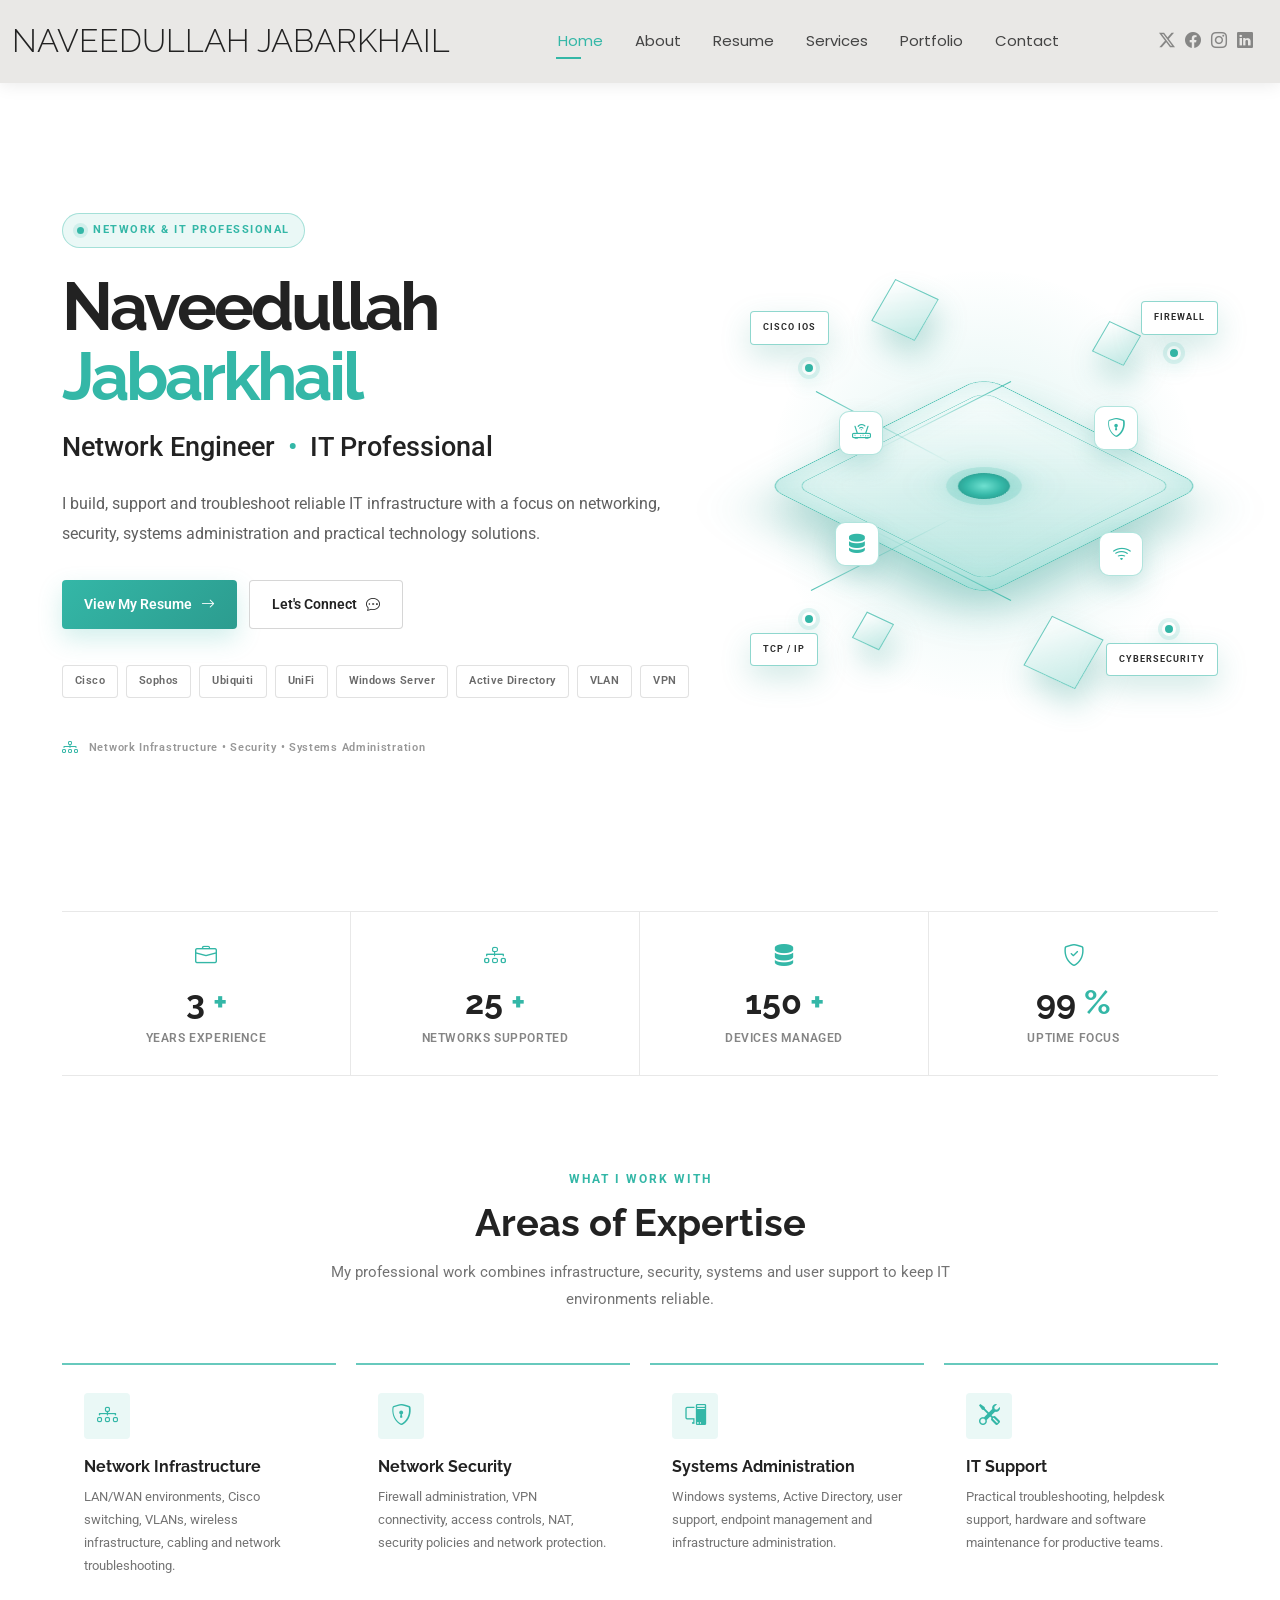
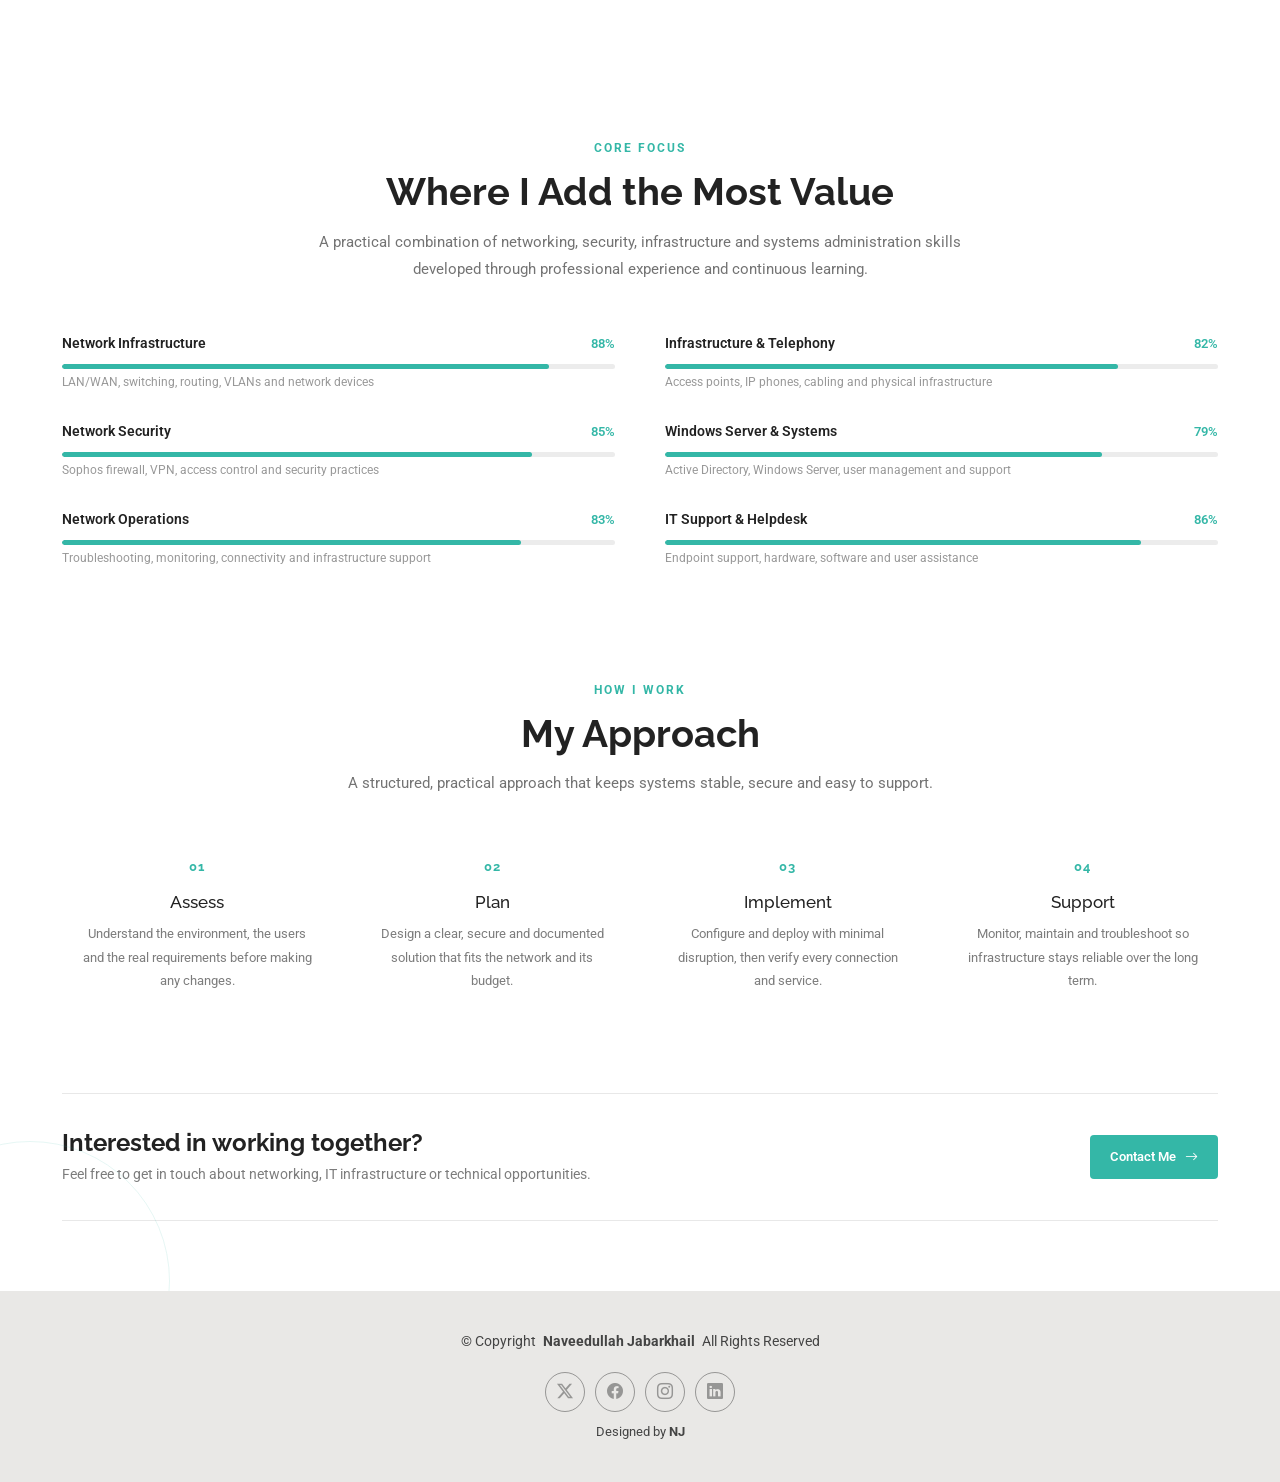
==== commit 91ceabfe: "Update index.html NJ" ====
--- a/index.html
+++ b/index.html
@@ -1859,7 +1859,7 @@
 
       <div class="credits">
         Designed by
-        <strong>Naveedullah Jabarkhail</strong>
+        <strong>NJ</strong>
       </div>
 
     </div>
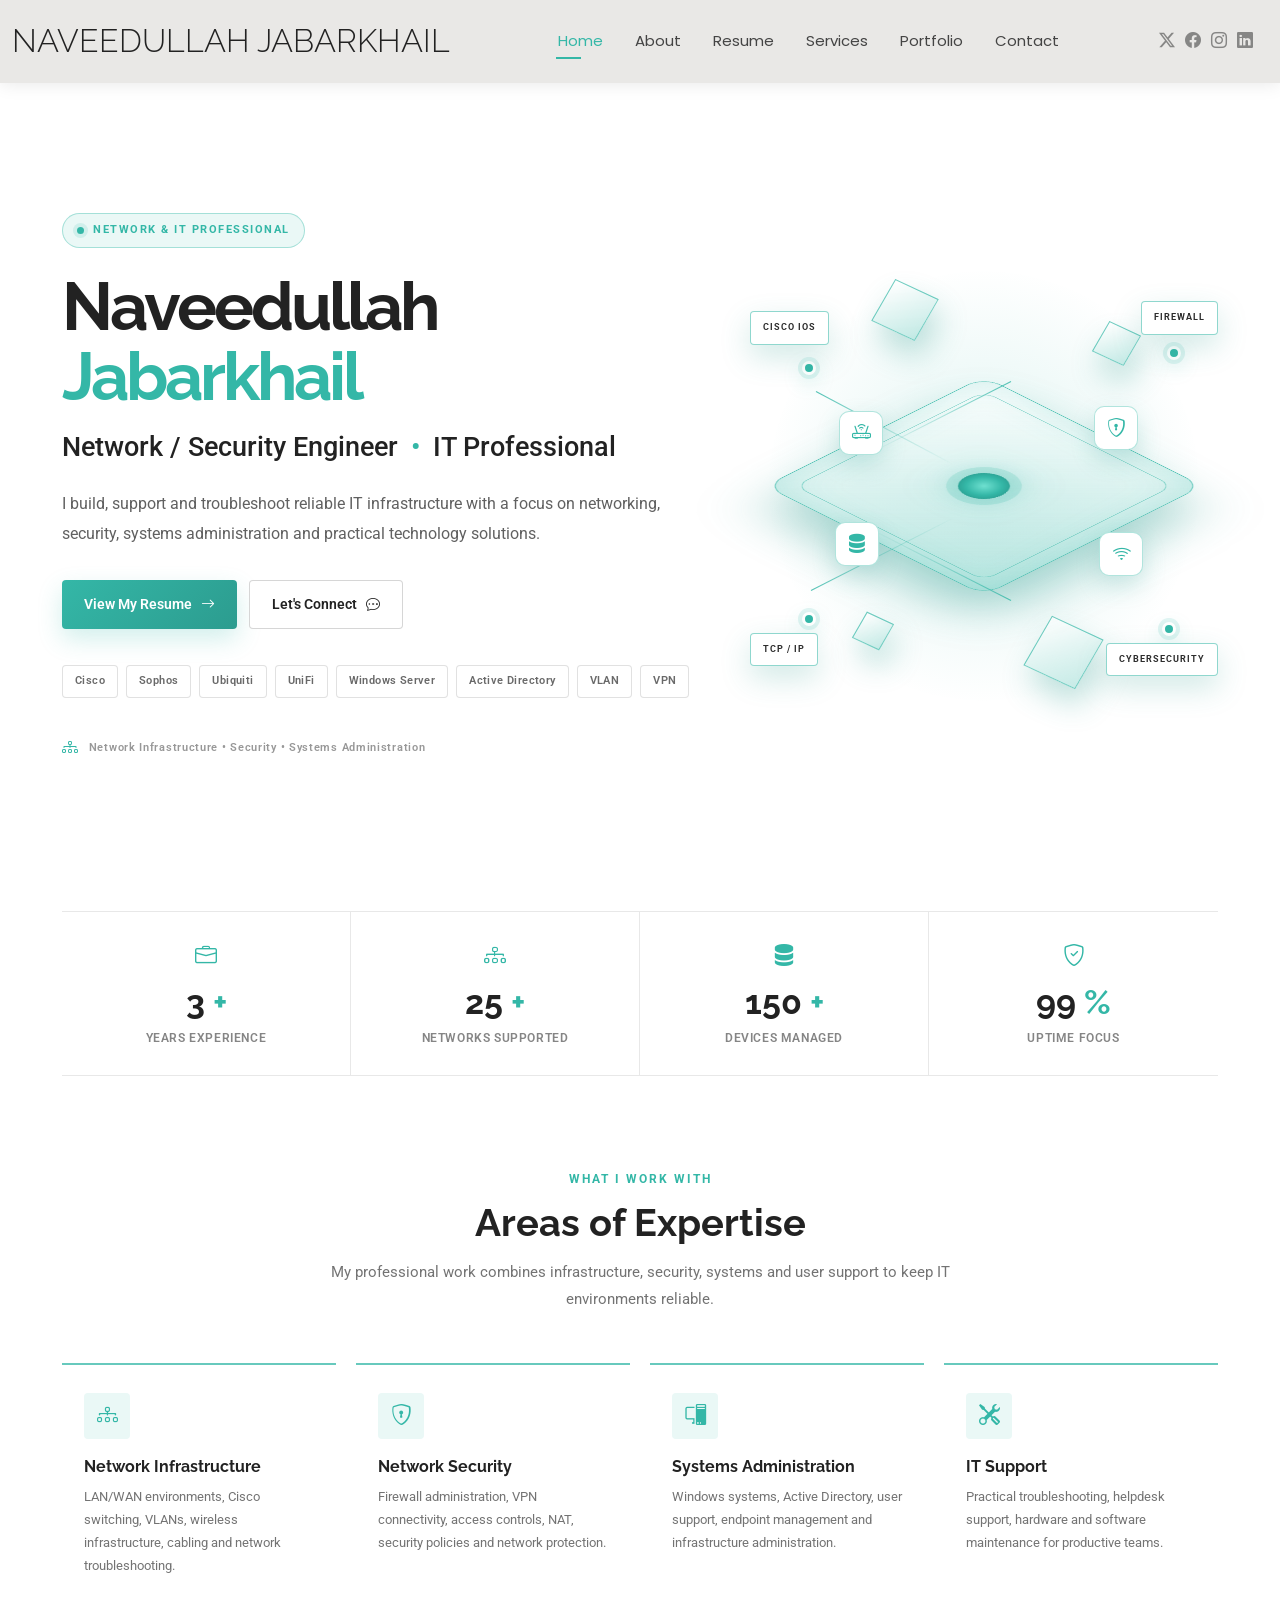
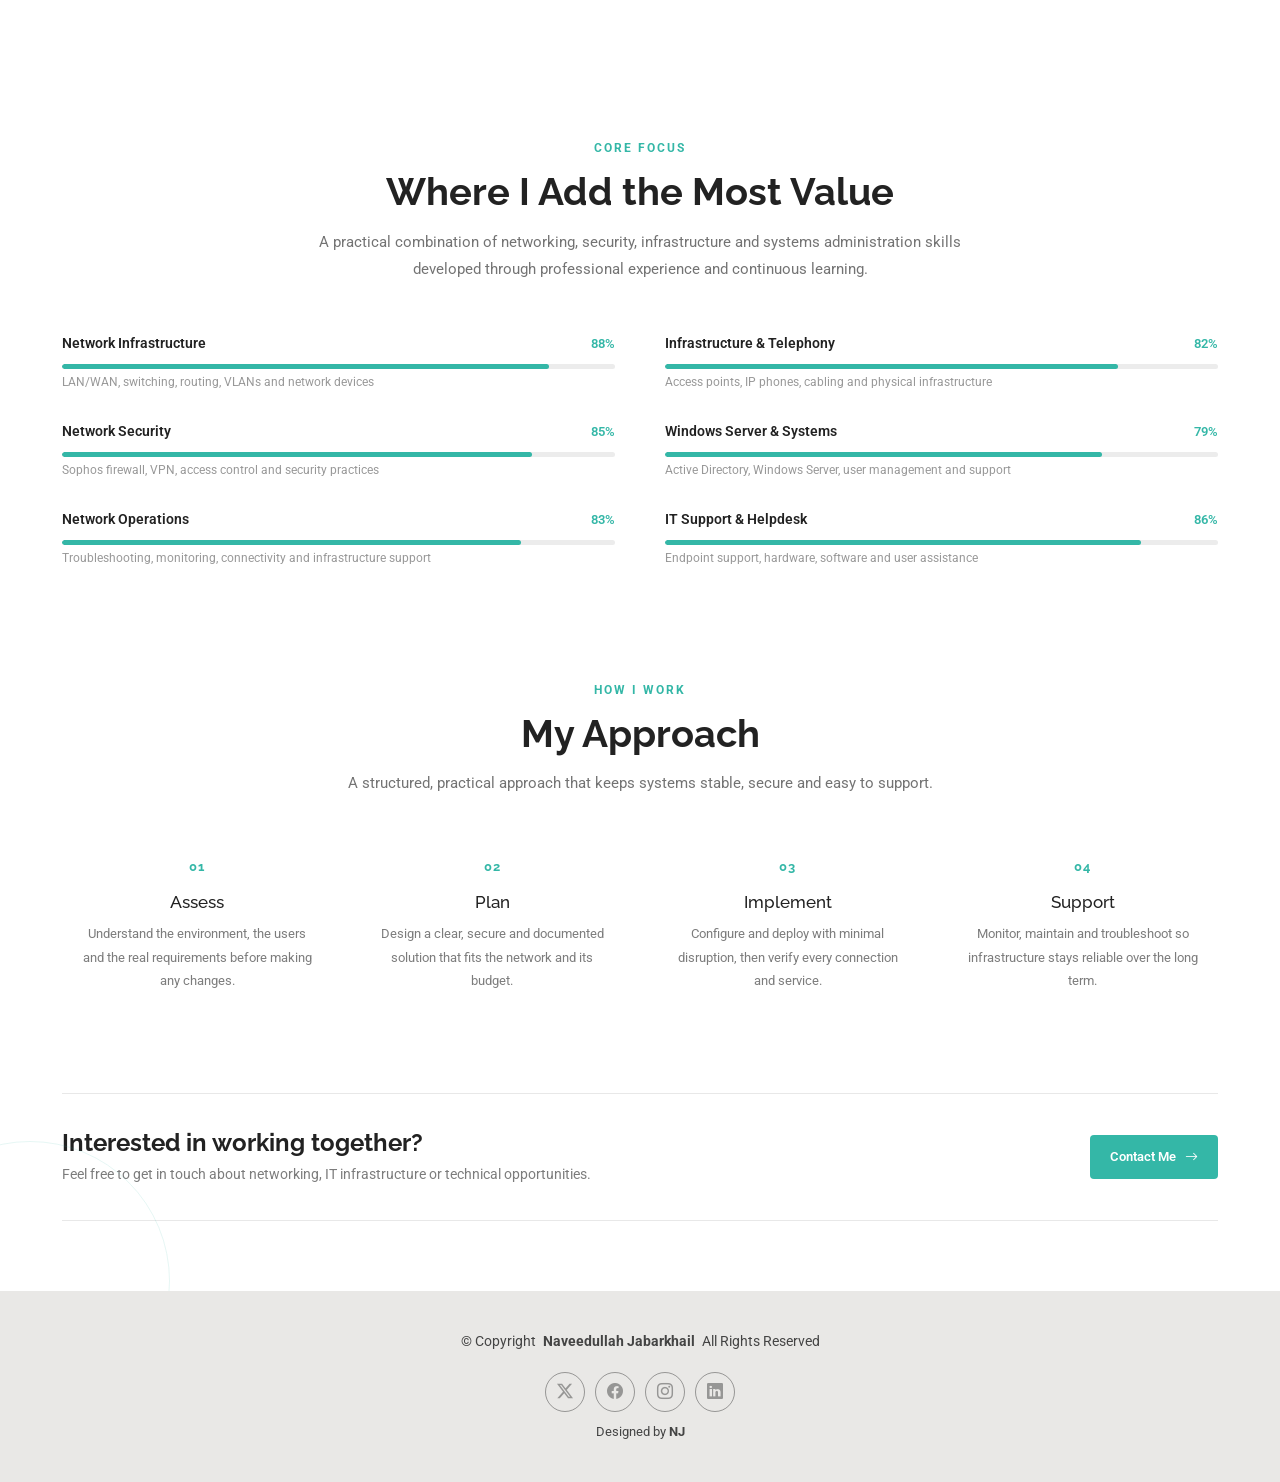
==== commit 6f62f653: "Update index.html Security word added" ====
--- a/index.html
+++ b/index.html
@@ -5,7 +5,7 @@
   <meta charset="utf-8">
   <meta content="width=device-width, initial-scale=1.0" name="viewport">
 
-  <title>Naveedullah Jabarkhail | Network Engineer</title>
+  <title>Naveedullah Jabarkhail | Network / Security Engineer</title>
 
   <meta name="description"
     content="Naveedullah Jabarkhail - Network Engineer and IT Professional specializing in network infrastructure, security, systems administration and IT support.">
@@ -1244,7 +1244,7 @@
               </h1>
 
               <p class="hero-role">
-                Network Engineer
+                Network / Security Engineer
                 <span>•</span>
                 IT Professional
               </p>
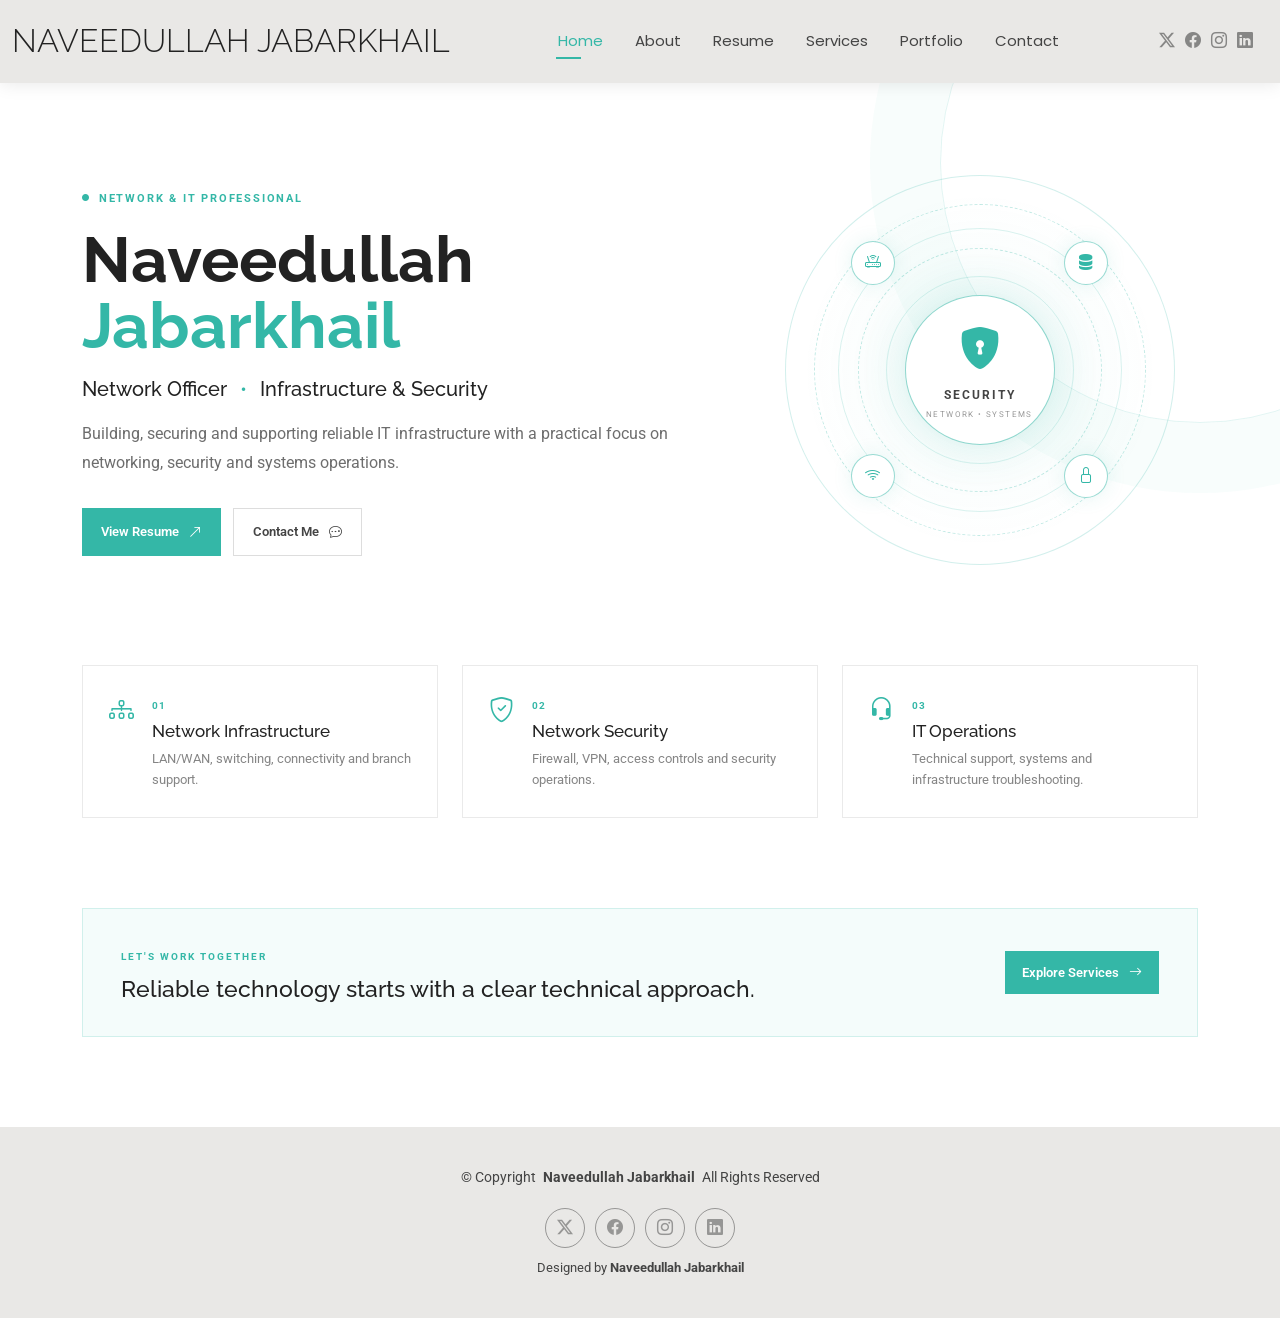
==== commit 72700511: "New files all files has been added" ====
--- a/index.html
+++ b/index.html
@@ -1,1900 +1,176 @@
 <!DOCTYPE html>
+
 <html lang="en">
-
 <head>
-  <meta charset="utf-8">
-  <meta content="width=device-width, initial-scale=1.0" name="viewport">
-
-  <title>Naveedullah Jabarkhail | Network / Security Engineer</title>
-
-  <meta name="description"
-    content="Naveedullah Jabarkhail - Network Engineer and IT Professional specializing in network infrastructure, security, systems administration and IT support.">
-
-  <meta name="keywords"
-    content="Naveedullah Jabarkhail, Network Engineer, Network Administrator, IT Professional, Cisco, Sophos, Ubiquiti, Cybersecurity">
-
-  <!-- Favicons -->
-  <link href="favicon.png" rel="icon">
-  <link href="apple-touch-icon.png" rel="apple-touch-icon">
-
-  <!-- Fonts -->
-  <link href="https://fonts.googleapis.com" rel="preconnect">
-  <link href="https://fonts.gstatic.com" rel="preconnect" crossorigin>
-  <link
-    href="https://fonts.googleapis.com/css2?family=Roboto:wght@300;400;500;600;700&family=Poppins:wght@400;500;600;700&family=Raleway:wght@400;500;600;700&display=swap"
-    rel="stylesheet">
-
-  <!-- Vendor CSS Files -->
-  <link href="bootstrap.min.css" rel="stylesheet">
-  <link href="bootstrap-icons.css" rel="stylesheet">
-  <link href="aos.css" rel="stylesheet">
-
-  <!-- Main CSS File -->
-  <link href="main.css" rel="stylesheet">
-
-
-  <!-- =========================================================
+<meta charset="utf-8"/>
+<meta content="width=device-width, initial-scale=1.0" name="viewport"/>
+<title>Naveedullah Jabarkhail | Network Engineer</title>
+<meta content="Naveedullah Jabarkhail - Network Engineer and IT Professional specializing in network infrastructure, security, systems administration and IT support." name="description"/>
+<meta content="Naveedullah Jabarkhail, Network Officer, Network Infrastructure, Network Security, IT Professional" name="keywords"/>
+<!-- Favicons -->
+<link href="favicon.png" rel="icon"/>
+<link href="apple-touch-icon.png" rel="apple-touch-icon"/>
+<!-- Fonts -->
+<link href="https://fonts.googleapis.com" rel="preconnect"/>
+<link crossorigin="" href="https://fonts.gstatic.com" rel="preconnect"/>
+<link href="https://fonts.googleapis.com/css2?family=Roboto:wght@300;400;500;600;700&amp;family=Poppins:wght@400;500;600;700&amp;family=Raleway:wght@400;500;600;700&amp;display=swap" rel="stylesheet"/>
+<!-- Vendor CSS Files -->
+<link href="bootstrap.min.css" rel="stylesheet"/>
+<link href="bootstrap-icons.css" rel="stylesheet"/>
+<link href="aos.css" rel="stylesheet"/>
+<!-- Main CSS File -->
+<link href="main.css" rel="stylesheet"/>
+<!-- =========================================================
        HOME PAGE ONLY CSS
        The homepage follows the same design language as the
        other pages (About, Services, Resume, Contact):
        black headings + the site accent green, matching the
        colors defined in main.css.
        ========================================================= -->
-
-  <style>
-
-    /* ---------------------------------------------------------
-       General
-    --------------------------------------------------------- */
-
-    .home-modern {
-      --home-green: #34b7a7;
-      --home-green-dark: #2c9c8f;
-      --home-green-soft: rgba(52, 183, 167, 0.10);
-
-      position: relative;
-      overflow: hidden;
-
-      background:
-        radial-gradient(circle at 82% 18%, rgba(52, 183, 167, 0.08), transparent 30%),
-        radial-gradient(circle at 12% 78%, rgba(52, 183, 167, 0.06), transparent 26%),
-        var(--background-color);
-    }
-
-    .home-modern .container {
-      max-width: 1180px;
-    }
-
-    .home-modern .section-heading {
-      margin-bottom: 50px;
-    }
-
-    .home-modern .section-eyebrow {
-      display: inline-block;
-      font-size: 12px;
-      font-weight: 700;
-      letter-spacing: 2px;
-      text-transform: uppercase;
-      color: var(--accent-color);
-      margin-bottom: 12px;
-    }
-
-    .home-modern .section-heading h2 {
-      font-size: 38px;
-      font-weight: 700;
-      margin: 0 0 14px;
-      color: var(--heading-color);
-    }
-
-    .home-modern .section-heading p {
-      max-width: 680px;
-      margin: 0 auto;
-      color: color-mix(in srgb, var(--default-color), transparent 25%);
-      line-height: 1.8;
-      font-size: 15px;
-    }
+<style>
+.home-modern{background:var(--background-color);overflow:hidden}.hero-clean{padding:92px 0 75px;position:relative}.hero-clean:before{content:"";position:absolute;width:520px;height:520px;border:1px solid color-mix(in srgb,var(--accent-color),transparent 86%);border-radius:50%;right:-180px;top:-180px;box-shadow:0 0 0 70px color-mix(in srgb,var(--accent-color),transparent 97%)}.hero-clean-copy{max-width:680px;position:relative;z-index:2}.eyebrow-pill{display:inline-flex;align-items:center;gap:8px;color:var(--accent-color);font-size:11px;font-weight:700;letter-spacing:1.8px;margin-bottom:20px}.eyebrow-pill i{font-size:7px}.hero-clean h1{font-size:clamp(42px,5vw,70px);line-height:1.03;margin:0 0 18px;font-weight:700;color:var(--heading-color)}.hero-clean h1 span{display:block;color:var(--accent-color)}.hero-clean h2{font-size:20px;font-weight:500;margin:0 0 18px}.hero-clean h2 b{color:var(--accent-color);font-weight:400;margin:0 8px}.hero-clean p{font-size:16px;line-height:1.85;max-width:610px;color:color-mix(in srgb,var(--default-color),transparent 22%);margin-bottom:30px}.hero-actions{display:flex;gap:12px;flex-wrap:wrap}.clean-btn{display:inline-flex;align-items:center;gap:10px;padding:13px 19px;text-decoration:none;font-size:13px;font-weight:600;transition:.3s}.clean-btn.primary{background:var(--accent-color);color:var(--contrast-color)}.clean-btn.secondary{border:1px solid color-mix(in srgb,var(--default-color),transparent 82%);color:var(--default-color)}.clean-btn:hover{transform:translateY(-3px)}.clean-btn.secondary:hover{border-color:var(--accent-color);color:var(--accent-color)}.security-orbit{width:min(390px,82vw);height:min(390px,82vw);margin:auto;position:relative;border:1px solid color-mix(in srgb,var(--accent-color),transparent 78%);border-radius:50%;display:grid;place-items:center;background:radial-gradient(circle,color-mix(in srgb,var(--accent-color),transparent 94%),transparent 65%)}.security-orbit:before,.security-orbit:after{content:"";position:absolute;border-radius:50%;border:1px dashed color-mix(in srgb,var(--accent-color),transparent 70%)}.security-orbit:before{inset:28px;animation:orbitSpin 18s linear infinite}.security-orbit:after{inset:72px;animation:orbitSpin 12s linear infinite reverse}.orbit-ring{position:absolute;border:1px solid color-mix(in srgb,var(--accent-color),transparent 82%);border-radius:50%}.ring-a{inset:52px}.ring-b{inset:100px}.orbit-core{width:150px;height:150px;border-radius:50%;display:flex;flex-direction:column;align-items:center;justify-content:center;background:var(--background-color);border:1px solid color-mix(in srgb,var(--accent-color),transparent 45%);box-shadow:0 0 45px color-mix(in srgb,var(--accent-color),transparent 82%);position:relative;z-index:3}.orbit-core i{font-size:42px;color:var(--accent-color);margin-bottom:5px}.orbit-core strong{font-size:12px;letter-spacing:2px}.orbit-core span{font-size:8px;letter-spacing:1.4px;color:color-mix(in srgb,var(--default-color),transparent 45%);margin-top:5px}.orbit-node{position:absolute;width:44px;height:44px;border:1px solid color-mix(in srgb,var(--accent-color),transparent 50%);background:var(--background-color);color:var(--accent-color);display:grid;place-items:center;border-radius:50%;z-index:4;box-shadow:0 0 20px color-mix(in srgb,var(--accent-color),transparent 88%);animation:nodeFloat 4s ease-in-out infinite}.node-a{top:17%;left:17%}.node-b{top:17%;right:17%;animation-delay:.7s}.node-c{bottom:17%;left:17%;animation-delay:1.4s}.node-d{bottom:17%;right:17%;animation-delay:2.1s}.home-quick{padding:25px 0 90px}.quick-card{height:100%;padding:26px;border:1px solid color-mix(in srgb,var(--default-color),transparent 89%);display:flex;gap:18px;transition:.3s;background:var(--background-color)}.quick-card:hover{transform:translateY(-6px);border-color:color-mix(in srgb,var(--accent-color),transparent 45%);box-shadow:0 18px 38px color-mix(in srgb,var(--default-color),transparent 93%)}.quick-card>i{font-size:25px;color:var(--accent-color)}.quick-card span{font-size:10px;color:var(--accent-color);font-weight:700;letter-spacing:1px}.quick-card h3{font-size:17px;margin:5px 0 7px}.quick-card p{font-size:13px;line-height:1.65;margin:0;color:color-mix(in srgb,var(--default-color),transparent 35%)}.home-cta-clean{padding:0 0 90px}.cta-clean{padding:34px 38px;display:flex;align-items:center;justify-content:space-between;gap:25px;background:color-mix(in srgb,var(--accent-color),transparent 95%);border:1px solid color-mix(in srgb,var(--accent-color),transparent 82%)}.cta-clean span{font-size:10px;font-weight:700;letter-spacing:2px;color:var(--accent-color)}.cta-clean h2{font-size:23px;margin:8px 0 0;max-width:680px}.cta-clean a{display:inline-flex;gap:10px;align-items:center;padding:12px 17px;background:var(--accent-color);color:var(--contrast-color);text-decoration:none;font-size:13px;font-weight:600;white-space:nowrap}@keyframes orbitSpin{to{transform:rotate(360deg)}}@keyframes nodeFloat{50%{transform:translateY(-6px)}}@media(max-width:767px){.hero-clean{padding:70px 0 45px}.security-orbit{margin-top:25px}.cta-clean{flex-direction:column;align-items:flex-start}.cta-clean h2{font-size:20px}}
+</style></head>
+<body class="index-page">
+<!-- =========================================================
+       HEADER
+       ========================================================= -->
+<header class="header d-flex align-items-center light-background sticky-top" id="header">
+<div class="container-fluid position-relative d-flex align-items-center justify-content-between">
+<a class="logo d-flex align-items-center me-auto me-xl-0" href="index.html">
+<h1 class="sitename">Naveedullah Jabarkhail</h1>
+</a>
+<nav class="navmenu" id="navmenu">
+<ul>
+<li>
+<a class="active" href="index.html">Home</a>
+</li>
+<li>
+<a href="about.html">About</a>
+</li>
+<li>
+<a href="resume.html">Resume</a>
+</li>
+<li>
+<a href="services.html">Services</a>
+</li>
+<li>
+<a href="portfolio.html">Portfolio</a>
+</li>
+<li>
+<a href="contact.html">Contact</a>
+</li>
+</ul>
+<i class="mobile-nav-toggle d-xl-none bi bi-list"></i>
+</nav>
+<div class="header-social-links">
+<a class="twitter" href="#">
+<i class="bi bi-twitter-x"></i>
+</a>
+<a class="facebook" href="#">
+<i class="bi bi-facebook"></i>
+</a>
+<a class="instagram" href="#">
+<i class="bi bi-instagram"></i>
+</a>
+<a class="linkedin" href="#">
+<i class="bi bi-linkedin"></i>
+</a>
+</div>
+</div>
+</header>
+<!-- =========================================================
+       MAIN
+       ========================================================= -->
+<main class="main home-modern">
+<section class="hero-clean">
+<div class="container">
+<div class="row align-items-center g-5">
+<div class="col-lg-7" data-aos="fade-right">
+<div class="hero-clean-copy">
+<span class="eyebrow-pill"><i class="bi bi-circle-fill"></i> NETWORK &amp; IT PROFESSIONAL</span>
+<h1>Naveedullah <span>Jabarkhail</span></h1>
+<h2>Network Officer <b>•</b> Infrastructure &amp; Security</h2>
+<p>Building, securing and supporting reliable IT infrastructure with a practical focus on networking, security and systems operations.</p>
+<div class="hero-actions">
+<a class="clean-btn primary" href="resume.html">View Resume <i class="bi bi-arrow-up-right"></i></a>
+<a class="clean-btn secondary" href="contact.html">Contact Me <i class="bi bi-chat-dots"></i></a>
+</div>
+</div>
+</div>
+<div class="col-lg-5" data-aos="fade-left">
+<div aria-label="Network and security visual" class="security-orbit">
+<div class="orbit-ring ring-a"></div><div class="orbit-ring ring-b"></div>
+<div class="orbit-node node-a"><i class="bi bi-router"></i></div>
+<div class="orbit-node node-b"><i class="bi bi-server"></i></div>
+<div class="orbit-node node-c"><i class="bi bi-wifi"></i></div>
+<div class="orbit-node node-d"><i class="bi bi-lock"></i></div>
+<div class="orbit-core">
+<i class="bi bi-shield-lock-fill"></i>
+<strong>SECURITY</strong>
+<span>NETWORK • SYSTEMS</span>
+</div>
+</div>
+</div>
+</div>
+</div>
+</section>
+<section class="home-quick section">
+<div class="container">
+<div class="row g-4">
+<div class="col-md-4"><div class="quick-card"><i class="bi bi-diagram-3"></i><div><span>01</span><h3>Network Infrastructure</h3><p>LAN/WAN, switching, connectivity and branch support.</p></div></div></div>
+<div class="col-md-4"><div class="quick-card"><i class="bi bi-shield-check"></i><div><span>02</span><h3>Network Security</h3><p>Firewall, VPN, access controls and security operations.</p></div></div></div>
+<div class="col-md-4"><div class="quick-card"><i class="bi bi-headset"></i><div><span>03</span><h3>IT Operations</h3><p>Technical support, systems and infrastructure troubleshooting.</p></div></div></div>
+</div>
+</div>
+</section>
+<section class="home-cta-clean">
+<div class="container"><div class="cta-clean"><div><span>LET'S WORK TOGETHER</span><h2>Reliable technology starts with a clear technical approach.</h2></div><a href="services.html">Explore Services <i class="bi bi-arrow-right"></i></a></div></div>
+</section>
+</main>
+<!-- =========================================================
+       FOOTER
+       ========================================================= -->
+<footer class="footer light-background" id="footer">
+<div class="container">
+<div class="copyright text-center">
+<p>
+          © <span>Copyright</span>
+<strong class="px-1 sitename">Naveedullah Jabarkhail</strong>
+<span>All Rights Reserved</span>
+</p>
+</div>
+<div class="social-links d-flex justify-content-center">
+<a href="#">
+<i class="bi bi-twitter-x"></i>
+</a>
+<a href="#">
+<i class="bi bi-facebook"></i>
+</a>
+<a href="#">
+<i class="bi bi-instagram"></i>
+</a>
+<a href="#">
+<i class="bi bi-linkedin"></i>
+</a>
+</div>
+<div class="credits">
+        Designed by
+        <strong>Naveedullah Jabarkhail</strong>
+</div>
+</div>
+</footer>
+<!-- Scroll Top -->
+<a class="scroll-top d-flex align-items-center justify-content-center" href="#" id="scroll-top">
+<i class="bi bi-arrow-up-short"></i>
+</a>
+<!-- Preloader -->
+<div id="preloader"></div>
+<!-- Vendor JS Files -->
+<script src="aos.js"></script>
 
 
-    /* ---------------------------------------------------------
-       Decorative background shapes
-    --------------------------------------------------------- */
 
-    .home-shape {
-      position: absolute;
-      pointer-events: none;
-      z-index: 0;
-    }
-
-    .shape-circle-one {
-      width: 420px;
-      height: 420px;
-      border-radius: 50%;
-      top: -180px;
-      right: -110px;
-      border: 1px solid rgba(52, 183, 167, 0.14);
-      box-shadow: inset 0 0 90px rgba(52, 183, 167, 0.05);
-    }
-
-    .shape-circle-two {
-      width: 280px;
-      height: 280px;
-      border-radius: 50%;
-      bottom: -130px;
-      left: -110px;
-      border: 1px solid rgba(52, 183, 167, 0.12);
-    }
-
-    .shape-grid {
-      position: absolute;
-      width: 360px;
-      height: 300px;
-      top: 10%;
-      right: 3%;
-      opacity: 0.5;
-      pointer-events: none;
-
-      background-image:
-        linear-gradient(rgba(52, 183, 167, 0.10) 1px, transparent 1px),
-        linear-gradient(90deg, rgba(52, 183, 167, 0.10) 1px, transparent 1px);
-      background-size: 28px 28px;
-
-      mask-image: linear-gradient(to bottom, black, transparent);
-      -webkit-mask-image: linear-gradient(to bottom, black, transparent);
-    }
-
-
-    /* ---------------------------------------------------------
-       Hero
-    --------------------------------------------------------- */
-
-    .home-hero {
-      position: relative;
-      z-index: 2;
-      display: flex;
-      align-items: center;
-      min-height: calc(100vh - 82px);
-      padding: 80px 0 90px;
-    }
-
-    .home-hero .container {
-      position: relative;
-      z-index: 5;
-    }
-
-    .hero-content {
-      max-width: 700px;
-    }
-
-    .hero-eyebrow {
-      display: inline-flex;
-      align-items: center;
-      gap: 9px;
-      padding: 8px 14px;
-      border: 1px solid color-mix(in srgb, var(--accent-color), transparent 62%);
-      border-radius: 50px;
-      background: var(--home-green-soft);
-      color: var(--accent-color);
-      font-size: 11px;
-      font-weight: 700;
-      letter-spacing: 1.5px;
-      text-transform: uppercase;
-      margin-bottom: 24px;
-    }
-
-    .status-dot {
-      width: 7px;
-      height: 7px;
-      border-radius: 50%;
-      background: var(--accent-color);
-      box-shadow: 0 0 0 4px rgba(52, 183, 167, 0.14);
-      animation: statusPulse 2s infinite;
-    }
-
-    @keyframes statusPulse {
-
-      0%,
-      100% {
-        opacity: 1;
-      }
-
-      50% {
-        opacity: 0.45;
-      }
-
-    }
-
-    .hero-content h1 {
-      margin: 0;
-      font-family: var(--heading-font);
-      font-size: clamp(43px, 5.2vw, 70px);
-      line-height: 1.05;
-      font-weight: 700;
-      letter-spacing: -3px;
-      color: var(--heading-color);
-    }
-
-    .hero-content h1 .accent {
-      color: var(--accent-color);
-    }
-
-    .hero-role {
-      margin: 18px 0 0;
-      font-size: clamp(20px, 2.3vw, 27px);
-      line-height: 1.4;
-      font-weight: 500;
-      color: var(--heading-color);
-    }
-
-    .hero-role span {
-      color: var(--accent-color);
-      padding: 0 6px;
-    }
-
-    .hero-description {
-      max-width: 650px;
-      margin-top: 22px;
-      color: color-mix(in srgb, var(--default-color), transparent 15%);
-      font-size: 16px;
-      line-height: 1.85;
-    }
-
-
-    /* ---------------------------------------------------------
-       Buttons
-    --------------------------------------------------------- */
-
-    .hero-buttons {
-      display: flex;
-      flex-wrap: wrap;
-      gap: 12px;
-      margin-top: 32px;
-    }
-
-    .hero-btn {
-      display: inline-flex;
-      align-items: center;
-      justify-content: center;
-      gap: 9px;
-      min-height: 49px;
-      padding: 0 22px;
-      border-radius: 4px;
-      font-size: 14px;
-      font-weight: 600;
-      text-decoration: none;
-      transition: transform 0.25s ease, box-shadow 0.25s ease, border-color 0.25s ease, background 0.25s ease;
-    }
-
-    .hero-btn-primary {
-      color: var(--contrast-color);
-      background: linear-gradient(135deg, #34b7a7, #2c9c8f);
-      box-shadow: 0 10px 25px rgba(52, 183, 167, 0.22);
-    }
-
-    .hero-btn-primary:hover {
-      color: var(--contrast-color);
-      transform: translateY(-2px);
-      box-shadow: 0 14px 30px rgba(52, 183, 167, 0.30);
-    }
-
-    .hero-btn-outline {
-      color: var(--heading-color);
-      background: var(--surface-color);
-      border: 1px solid color-mix(in srgb, var(--default-color), transparent 78%);
-    }
-
-    .hero-btn-outline:hover {
-      color: var(--accent-color);
-      border-color: color-mix(in srgb, var(--accent-color), transparent 45%);
-      background: var(--home-green-soft);
-      transform: translateY(-2px);
-    }
-
-
-    /* ---------------------------------------------------------
-       Technology tags
-    --------------------------------------------------------- */
-
-    .tech-strip {
-      display: flex;
-      flex-wrap: wrap;
-      gap: 8px;
-      margin-top: 36px;
-    }
-
-    .tech-tag {
-      display: inline-flex;
-      align-items: center;
-      padding: 7px 12px;
-      border: 1px solid color-mix(in srgb, var(--default-color), transparent 84%);
-      border-radius: 4px;
-      background: var(--surface-color);
-      color: color-mix(in srgb, var(--default-color), transparent 20%);
-      font-size: 11px;
-      font-weight: 600;
-      letter-spacing: 0.4px;
-      transition: 0.25s ease;
-    }
-
-    .tech-tag:hover {
-      color: var(--accent-color);
-      border-color: color-mix(in srgb, var(--accent-color), transparent 55%);
-      transform: translateY(-2px);
-    }
-
-
-    /* ---------------------------------------------------------
-       Right network visual
-    --------------------------------------------------------- */
-
-    .network-visual {
-      position: relative;
-      width: 100%;
-      max-width: 520px;
-      height: 500px;
-      margin: 0 auto;
-    }
-
-    .network-visual::before {
-      content: "";
-      position: absolute;
-      width: 430px;
-      height: 430px;
-      top: 50%;
-      left: 50%;
-      transform: translate(-50%, -50%);
-      border-radius: 50%;
-      background: radial-gradient(circle, rgba(52, 183, 167, 0.16), rgba(52, 183, 167, 0.04) 55%, transparent 72%);
-      pointer-events: none;
-    }
-
-    .network-platform {
-      position: absolute;
-      width: 310px;
-      height: 310px;
-      left: 50%;
-      top: 50%;
-      transform: translate(-50%, -50%) rotateX(60deg) rotateZ(45deg);
-      border-radius: 24px;
-      border: 1px solid rgba(52, 183, 167, 0.75);
-      background: linear-gradient(135deg, rgba(255, 255, 255, 0.98), rgba(52, 183, 167, 0.30));
-      box-shadow:
-        30px 35px 70px rgba(44, 156, 143, 0.40),
-        inset 0 0 50px rgba(52, 183, 167, 0.22);
-      animation: platformFloat 6s ease-in-out infinite;
-    }
-
-    .network-platform::before {
-      content: "";
-      position: absolute;
-      inset: 20px;
-      border-radius: 17px;
-      border: 1px solid rgba(52, 183, 167, 0.55);
-    }
-
-    .network-platform::after {
-      content: "";
-      position: absolute;
-      width: 52px;
-      height: 52px;
-      top: 50%;
-      left: 50%;
-      transform: translate(-50%, -50%);
-      border-radius: 50%;
-      background: radial-gradient(circle, #6fe0d0 0%, #34b7a7 50%, #248b80 100%);
-      box-shadow:
-        0 0 0 12px rgba(52, 183, 167, 0.18),
-        0 0 45px rgba(52, 183, 167, 0.55);
-    }
-
-    @keyframes platformFloat {
-
-      0%,
-      100% {
-        margin-top: 0;
-      }
-
-      50% {
-        margin-top: -12px;
-      }
-
-    }
-
-    .network-line {
-      position: absolute;
-      height: 1px;
-      transform-origin: left center;
-      background: linear-gradient(90deg, rgba(52, 183, 167, 0.85), rgba(52, 183, 167, 0.35), transparent);
-      z-index: 2;
-    }
-
-    .line-one {
-      width: 155px;
-      top: 31%;
-      left: 14%;
-      transform: rotate(28deg);
-    }
-
-    .line-two {
-      width: 160px;
-      top: 29%;
-      right: 10%;
-      transform: rotate(153deg);
-    }
-
-    .line-three {
-      width: 160px;
-      bottom: 29%;
-      left: 13%;
-      transform: rotate(-27deg);
-    }
-
-    .line-four {
-      width: 160px;
-      bottom: 27%;
-      right: 10%;
-      transform: rotate(207deg);
-    }
-
-    .network-node {
-      position: absolute;
-      width: 14px;
-      height: 14px;
-      border-radius: 50%;
-      background: var(--accent-color);
-      border: 3px solid #ffffff;
-      box-shadow:
-        0 0 0 4px rgba(52, 183, 167, 0.14),
-        0 7px 20px rgba(52, 183, 167, 0.28);
-      z-index: 5;
-      animation: nodeFloat 3.5s ease-in-out infinite;
-    }
-
-    .node-one {
-      top: 25%;
-      left: 11%;
-    }
-
-    .node-two {
-      top: 22%;
-      right: 8%;
-      animation-delay: 0.6s;
-    }
-
-    .node-three {
-      bottom: 22%;
-      left: 11%;
-      animation-delay: 1.1s;
-    }
-
-    .node-four {
-      bottom: 20%;
-      right: 9%;
-      animation-delay: 1.7s;
-    }
-
-    @keyframes nodeFloat {
-
-      0%,
-      100% {
-        transform: translateY(0);
-      }
-
-      50% {
-        transform: translateY(-7px);
-      }
-
-    }
-
-    .floating-cube {
-      position: absolute;
-      width: 48px;
-      height: 48px;
-      border: 1px solid rgba(52, 183, 167, 0.65);
-      background: linear-gradient(135deg, rgba(255, 255, 255, 0.98), rgba(52, 183, 167, 0.28));
-      box-shadow: 12px 14px 30px rgba(44, 156, 143, 0.30);
-      transform: rotate(25deg) skew(-5deg);
-      animation: cubeFloat 5s ease-in-out infinite;
-    }
-
-    .cube-one {
-      top: 10%;
-      left: 28%;
-    }
-
-    .cube-two {
-      top: 18%;
-      right: 18%;
-      width: 35px;
-      height: 35px;
-      animation-delay: 1s;
-    }
-
-    .cube-three {
-      bottom: 11%;
-      right: 27%;
-      width: 57px;
-      height: 57px;
-      animation-delay: 1.8s;
-    }
-
-    .cube-four {
-      bottom: 18%;
-      left: 23%;
-      width: 30px;
-      height: 30px;
-      animation-delay: 2.5s;
-    }
-
-    @keyframes cubeFloat {
-
-      0%,
-      100% {
-        transform: translateY(0) rotate(25deg) skew(-5deg);
-      }
-
-      50% {
-        transform: translateY(-12px) rotate(30deg) skew(-5deg);
-      }
-
-    }
-
-    .tech-float {
-      position: absolute;
-      padding: 9px 12px;
-      border-radius: 4px;
-      border: 1px solid color-mix(in srgb, var(--accent-color), transparent 45%);
-      background: rgba(255, 255, 255, 0.94);
-      backdrop-filter: blur(8px);
-      -webkit-backdrop-filter: blur(8px);
-      color: color-mix(in srgb, var(--heading-color), transparent 5%);
-      font-size: 9px;
-      font-weight: 700;
-      letter-spacing: 1px;
-      text-transform: uppercase;
-      box-shadow: 0 12px 30px rgba(44, 156, 143, 0.22);
-      z-index: 10;
-      animation: labelFloat 5s ease-in-out infinite;
-    }
-
-    .tech-float-one {
-      top: 15%;
-      left: 0;
-    }
-
-    .tech-float-two {
-      top: 13%;
-      right: 0;
-      animation-delay: 0.8s;
-    }
-
-    .tech-float-three {
-      bottom: 14%;
-      left: 0;
-      animation-delay: 1.5s;
-    }
-
-    .tech-float-four {
-      bottom: 12%;
-      right: 0;
-      animation-delay: 2.2s;
-    }
-
-    @keyframes labelFloat {
-
-      0%,
-      100% {
-        transform: translateY(0);
-      }
-
-      50% {
-        transform: translateY(-7px);
-      }
-
-    }
-
-    .network-icon {
-      position: absolute;
-      width: 44px;
-      height: 44px;
-      display: flex;
-      align-items: center;
-      justify-content: center;
-      border-radius: 10px;
-      background: #ffffff;
-      border: 1px solid color-mix(in srgb, var(--accent-color), transparent 62%);
-      color: var(--accent-color);
-      font-size: 19px;
-      box-shadow: 0 10px 25px rgba(44, 156, 143, 0.20);
-      z-index: 8;
-      animation: iconFloat 4s ease-in-out infinite;
-    }
-
-    .icon-one {
-      top: 35%;
-      left: 19%;
-    }
-
-    .icon-two {
-      top: 34%;
-      right: 17%;
-      animation-delay: 0.8s;
-    }
-
-    .icon-three {
-      bottom: 34%;
-      left: 18%;
-      animation-delay: 1.4s;
-    }
-
-    .icon-four {
-      bottom: 32%;
-      right: 16%;
-      animation-delay: 2s;
-    }
-
-    @keyframes iconFloat {
-
-      0%,
-      100% {
-        transform: translateY(0);
-      }
-
-      50% {
-        transform: translateY(-6px);
-      }
-
-    }
-
-    .hero-bottom-note {
-      display: flex;
-      align-items: center;
-      gap: 10px;
-      margin-top: 38px;
-      color: color-mix(in srgb, var(--default-color), transparent 45%);
-      font-size: 11px;
-      font-weight: 600;
-      letter-spacing: 0.7px;
-    }
-
-    .hero-bottom-note i {
-      color: var(--accent-color);
-      font-size: 16px;
-    }
-
-
-    /* ---------------------------------------------------------
-       Stats strip
-    --------------------------------------------------------- */
-
-    .home-stats {
-      padding: 10px 0 60px;
-    }
-
-    .stats-grid {
-      display: grid;
-      grid-template-columns: repeat(4, 1fr);
-      border-top: 1px solid color-mix(in srgb, var(--default-color), transparent 88%);
-      border-bottom: 1px solid color-mix(in srgb, var(--default-color), transparent 88%);
-    }
-
-    .stat-item {
-      padding: 28px 20px;
-      text-align: center;
-      border-right: 1px solid color-mix(in srgb, var(--default-color), transparent 88%);
-    }
-
-    .stat-item:last-child {
-      border-right: 0;
-    }
-
-    .stat-item i {
-      display: block;
-      font-size: 22px;
-      color: var(--accent-color);
-      margin-bottom: 12px;
-    }
-
-    .stat-item .stat-value {
-      font-family: var(--heading-font);
-      font-size: 34px;
-      font-weight: 700;
-      color: var(--heading-color);
-      line-height: 1;
-    }
-
-    .stat-item .stat-value .suffix {
-      color: var(--accent-color);
-    }
-
-    .stat-item .stat-label {
-      display: block;
-      margin-top: 8px;
-      font-size: 12px;
-      font-weight: 600;
-      letter-spacing: 0.6px;
-      text-transform: uppercase;
-      color: color-mix(in srgb, var(--default-color), transparent 35%);
-    }
-
-
-    /* ---------------------------------------------------------
-       Areas of expertise
-    --------------------------------------------------------- */
-
-    .home-expertise {
-      padding: 30px 0 70px;
-    }
-
-    .expertise-grid {
-      display: grid;
-      grid-template-columns: repeat(4, 1fr);
-      gap: 20px;
-    }
-
-    .expertise-item {
-      padding: 28px 22px;
-      border-top: 2px solid color-mix(in srgb, var(--accent-color), transparent 25%);
-      background: color-mix(in srgb, var(--background-color), transparent 35%);
-      transition: all 0.3s ease;
-    }
-
-    .expertise-item:hover {
-      transform: translateY(-5px);
-      border-top-color: var(--accent-color);
-    }
-
-    .expertise-icon {
-      width: 46px;
-      height: 46px;
-      display: flex;
-      align-items: center;
-      justify-content: center;
-      margin-bottom: 18px;
-      background: var(--home-green-soft);
-      color: var(--accent-color);
-      font-size: 21px;
-      border-radius: 4px;
-    }
-
-    .expertise-item h3 {
-      font-size: 16px;
-      font-weight: 700;
-      margin-bottom: 10px;
-      color: var(--heading-color);
-    }
-
-    .expertise-item p {
-      margin: 0;
-      font-size: 13px;
-      line-height: 1.75;
-      color: color-mix(in srgb, var(--default-color), transparent 25%);
-    }
-
-
-    /* ---------------------------------------------------------
-       Core focus / skills preview
-    --------------------------------------------------------- */
-
-    .home-skills {
-      padding: 60px 0 30px;
-    }
-
-    .skills-layout {
-      display: grid;
-      grid-template-columns: 1fr 1fr;
-      gap: 50px;
-    }
-
-    .skill-item {
-      margin-bottom: 30px;
-    }
-
-    .skill-header {
-      display: flex;
-      justify-content: space-between;
-      align-items: center;
-      margin-bottom: 10px;
-    }
-
-    .skill-name {
-      font-size: 14px;
-      font-weight: 600;
-      color: var(--heading-color);
-    }
-
-    .skill-value {
-      font-size: 13px;
-      font-weight: 600;
-      color: var(--accent-color);
-    }
-
-    .skill-line {
-      width: 100%;
-      height: 5px;
-      background: color-mix(in srgb, var(--default-color), transparent 90%);
-      overflow: hidden;
-      border-radius: 10px;
-    }
-
-    .skill-line span {
-      display: block;
-      height: 100%;
-      background: var(--accent-color);
-      border-radius: 10px;
-    }
-
-    .skill-note {
-      margin-top: 4px;
-      font-size: 12px;
-      color: color-mix(in srgb, var(--default-color), transparent 45%);
-    }
-
-
-    /* ---------------------------------------------------------
-       Process / approach
-    --------------------------------------------------------- */
-
-    .home-approach {
-      padding: 50px 0 70px;
-    }
-
-    .approach-grid {
-      display: grid;
-      grid-template-columns: repeat(4, 1fr);
-      gap: 25px;
-    }
-
-    .approach-item {
-      text-align: center;
-      padding: 10px 15px;
-    }
-
-    .approach-number {
-      font-family: var(--heading-font);
-      font-size: 13px;
-      font-weight: 700;
-      color: var(--accent-color);
-      letter-spacing: 1px;
-      margin-bottom: 15px;
-    }
-
-    .approach-item h3 {
-      font-size: 17px;
-      margin-bottom: 10px;
-      color: var(--heading-color);
-    }
-
-    .approach-item p {
-      font-size: 13px;
-      line-height: 1.8;
-      color: color-mix(in srgb, var(--default-color), transparent 30%);
-      margin: 0;
-    }
-
-
-    /* ---------------------------------------------------------
-       CTA
-    --------------------------------------------------------- */
-
-    .home-cta {
-      padding: 20px 0 70px;
-    }
-
-    .cta-inner {
-      display: flex;
-      align-items: center;
-      justify-content: space-between;
-      gap: 30px;
-      padding: 35px 0;
-      border-top: 1px solid color-mix(in srgb, var(--default-color), transparent 88%);
-      border-bottom: 1px solid color-mix(in srgb, var(--default-color), transparent 88%);
-    }
-
-    .cta-inner h3 {
-      font-size: 24px;
-      font-weight: 700;
-      color: var(--heading-color);
-      margin: 0 0 7px;
-    }
-
-    .cta-inner p {
-      margin: 0;
-      color: color-mix(in srgb, var(--default-color), transparent 30%);
-      font-size: 14px;
-    }
-
-    .cta-button {
-      display: inline-flex;
-      align-items: center;
-      gap: 9px;
-      padding: 12px 20px;
-      background: var(--accent-color);
-      color: var(--contrast-color);
-      text-decoration: none;
-      font-size: 13px;
-      font-weight: 600;
-      border-radius: 4px;
-      transition: all 0.3s ease;
-      white-space: nowrap;
-    }
-
-    .cta-button:hover {
-      background: var(--home-green-dark);
-      color: var(--contrast-color);
-      transform: translateY(-2px);
-    }
-
-
-    /* =========================================================
-       RESPONSIVE
-       ========================================================= */
-
-    @media (max-width: 1199px) {
-
-      .hero-content h1 {
-        font-size: 58px;
-      }
-
-      .network-visual {
-        max-width: 450px;
-        height: 450px;
-      }
-
-      .network-platform {
-        width: 280px;
-        height: 280px;
-      }
-
-    }
-
-
-    @media (max-width: 991px) {
-
-      .home-hero {
-        padding-top: 65px;
-        padding-bottom: 75px;
-      }
-
-      .hero-content {
-        text-align: center;
-        margin: 0 auto;
-      }
-
-      .hero-description {
-        margin-left: auto;
-        margin-right: auto;
-      }
-
-      .hero-buttons {
-        justify-content: center;
-      }
-
-      .tech-strip {
-        justify-content: center;
-      }
-
-      .hero-bottom-note {
-        justify-content: center;
-      }
-
-      .network-visual {
-        margin-top: 65px;
-        height: 430px;
-      }
-
-      .stats-grid {
-        grid-template-columns: repeat(2, 1fr);
-      }
-
-      .stat-item:nth-child(2) {
-        border-right: 0;
-      }
-
-      .stat-item:nth-child(1),
-      .stat-item:nth-child(2) {
-        border-bottom: 1px solid color-mix(in srgb, var(--default-color), transparent 88%);
-      }
-
-      .expertise-grid {
-        grid-template-columns: repeat(2, 1fr);
-      }
-
-      .skills-layout {
-        gap: 30px;
-      }
-
-      .approach-grid {
-        grid-template-columns: repeat(2, 1fr);
-        row-gap: 35px;
-      }
-
-      .cta-inner {
-        flex-direction: column;
-        align-items: flex-start;
-      }
-
-    }
-
-
-    @media (max-width: 767px) {
-
-      .home-modern .section-heading h2 {
-        font-size: 31px;
-      }
-
-      .skills-layout {
-        grid-template-columns: 1fr;
-        gap: 0;
-      }
-
-      .expertise-grid {
-        grid-template-columns: 1fr;
-      }
-
-      .approach-grid {
-        grid-template-columns: 1fr;
-      }
-
-    }
-
-
-    @media (max-width: 575px) {
-
-      .home-hero {
-        padding-top: 50px;
-        padding-bottom: 65px;
-      }
-
-      .hero-content h1 {
-        font-size: 43px;
-        letter-spacing: -1.8px;
-      }
-
-      .hero-role {
-        font-size: 19px;
-      }
-
-      .hero-description {
-        font-size: 14px;
-        line-height: 1.75;
-      }
-
-      .hero-buttons {
-        flex-direction: column;
-      }
-
-      .hero-btn {
-        width: 100%;
-      }
-
-      .network-visual {
-        height: 350px;
-        margin-top: 45px;
-      }
-
-      .network-platform {
-        width: 190px;
-        height: 190px;
-      }
-
-      .network-platform::after {
-        width: 35px;
-        height: 35px;
-      }
-
-      .network-icon {
-        width: 36px;
-        height: 36px;
-        font-size: 15px;
-      }
-
-      .tech-float {
-        padding: 7px 9px;
-        font-size: 7px;
-      }
-
-      .floating-cube {
-        transform: scale(0.75) rotate(25deg);
-      }
-
-      .line-one,
-      .line-two,
-      .line-three,
-      .line-four {
-        width: 110px;
-      }
-
-      .shape-grid {
-        right: -100px;
-      }
-
-      .stat-item .stat-value {
-        font-size: 28px;
-      }
-
-      .cta-inner {
-        padding: 28px 0;
-      }
-
-      .cta-button {
-        width: 100%;
-        justify-content: center;
-      }
-
-    }
-
-  </style>
-
-</head>
-
-
-<body class="index-page">
-
-
-  <!-- =========================================================
-       HEADER
-       ========================================================= -->
-
-  <header id="header" class="header d-flex align-items-center light-background sticky-top">
-
-    <div class="container-fluid position-relative d-flex align-items-center justify-content-between">
-
-      <a href="index.html" class="logo d-flex align-items-center me-auto me-xl-0">
-        <h1 class="sitename">Naveedullah Jabarkhail</h1>
-      </a>
-
-
-      <nav id="navmenu" class="navmenu">
-
-        <ul>
-
-          <li>
-            <a href="index.html" class="active">Home</a>
-          </li>
-
-          <li>
-            <a href="about.html">About</a>
-          </li>
-
-          <li>
-            <a href="resume.html">Resume</a>
-          </li>
-
-          <li>
-            <a href="services.html">Services</a>
-          </li>
-
-          <li>
-            <a href="portfolio.html">Portfolio</a>
-          </li>
-
-          <li>
-            <a href="contact.html">Contact</a>
-          </li>
-
-        </ul>
-
-        <i class="mobile-nav-toggle d-xl-none bi bi-list"></i>
-
-      </nav>
-
-
-      <div class="header-social-links">
-
-        <a href="#" class="twitter">
-          <i class="bi bi-twitter-x"></i>
-        </a>
-
-        <a href="#" class="facebook">
-          <i class="bi bi-facebook"></i>
-        </a>
-
-        <a href="#" class="instagram">
-          <i class="bi bi-instagram"></i>
-        </a>
-
-        <a href="#" class="linkedin">
-          <i class="bi bi-linkedin"></i>
-        </a>
-
-      </div>
-
-    </div>
-
-  </header>
-
-
-  <!-- =========================================================
-       MAIN
-       ========================================================= -->
-
-  <main class="main home-modern">
-
-    <!-- Decorative Background -->
-    <div class="home-shape shape-circle-one"></div>
-    <div class="home-shape shape-circle-two"></div>
-    <div class="shape-grid"></div>
-
-
-    <!-- =======================================================
-         HERO
-         ======================================================= -->
-
-    <section class="home-hero">
-
-      <div class="container">
-
-        <div class="row align-items-center">
-
-
-          <!-- Left side -->
-
-          <div class="col-lg-7" data-aos="fade-right" data-aos-duration="900">
-
-            <div class="hero-content">
-
-              <div class="hero-eyebrow">
-                <span class="status-dot"></span>
-                Network &amp; IT Professional
-              </div>
-
-              <h1>
-                Naveedullah
-                <span class="accent">Jabarkhail</span>
-              </h1>
-
-              <p class="hero-role">
-                Network / Security Engineer
-                <span>•</span>
-                IT Professional
-              </p>
-
-              <p class="hero-description">
-                I build, support and troubleshoot reliable IT infrastructure
-                with a focus on networking, security, systems administration
-                and practical technology solutions.
-              </p>
-
-
-              <!-- Buttons -->
-
-              <div class="hero-buttons">
-
-                <a href="resume.html" class="hero-btn hero-btn-primary">
-                  View My Resume
-                  <i class="bi bi-arrow-right"></i>
-                </a>
-
-                <a href="contact.html" class="hero-btn hero-btn-outline">
-                  Let's Connect
-                  <i class="bi bi-chat-dots"></i>
-                </a>
-
-              </div>
-
-
-              <!-- Technology tags -->
-
-              <div class="tech-strip">
-
-                <span class="tech-tag">Cisco</span>
-                <span class="tech-tag">Sophos</span>
-                <span class="tech-tag">Ubiquiti</span>
-                <span class="tech-tag">UniFi</span>
-                <span class="tech-tag">Windows Server</span>
-                <span class="tech-tag">Active Directory</span>
-                <span class="tech-tag">VLAN</span>
-                <span class="tech-tag">VPN</span>
-
-              </div>
-
-
-              <div class="hero-bottom-note">
-
-                <i class="bi bi-diagram-3"></i>
-
-                <span>
-                  Network Infrastructure • Security • Systems Administration
-                </span>
-
-              </div>
-
-            </div>
-
-          </div>
-
-
-          <!-- Right side — network visual -->
-
-          <div class="col-lg-5" data-aos="fade-left" data-aos-duration="1000" data-aos-delay="150">
-
-            <div class="network-visual">
-
-              <!-- Floating labels -->
-
-              <div class="tech-float tech-float-one">Cisco IOS</div>
-              <div class="tech-float tech-float-two">Firewall</div>
-              <div class="tech-float tech-float-three">TCP / IP</div>
-              <div class="tech-float tech-float-four">Cybersecurity</div>
-
-
-              <!-- Connection lines -->
-
-              <div class="network-line line-one"></div>
-              <div class="network-line line-two"></div>
-              <div class="network-line line-three"></div>
-              <div class="network-line line-four"></div>
-
-
-              <!-- Nodes -->
-
-              <div class="network-node node-one"></div>
-              <div class="network-node node-two"></div>
-              <div class="network-node node-three"></div>
-              <div class="network-node node-four"></div>
-
-
-              <!-- Floating cubes -->
-
-              <div class="floating-cube cube-one"></div>
-              <div class="floating-cube cube-two"></div>
-              <div class="floating-cube cube-three"></div>
-              <div class="floating-cube cube-four"></div>
-
-
-              <!-- Small technology icons -->
-
-              <div class="network-icon icon-one">
-                <i class="bi bi-router"></i>
-              </div>
-
-              <div class="network-icon icon-two">
-                <i class="bi bi-shield-lock"></i>
-              </div>
-
-              <div class="network-icon icon-three">
-                <i class="bi bi-server"></i>
-              </div>
-
-              <div class="network-icon icon-four">
-                <i class="bi bi-wifi"></i>
-              </div>
-
-
-              <!-- Main 3D network platform -->
-
-              <div class="network-platform"></div>
-
-            </div>
-
-          </div>
-
-        </div>
-
-      </div>
-
-    </section>
-
-
-    <!-- =======================================================
-         STATS STRIP
-         ======================================================= -->
-
-    <section class="home-stats">
-
-      <div class="container">
-
-        <div class="stats-grid" data-aos="fade-up">
-
-
-          <div class="stat-item">
-
-            <i class="bi bi-briefcase"></i>
-
-            <span class="stat-value">
-              <span class="purecounter" data-purecounter-start="0" data-purecounter-end="3" data-purecounter-duration="1">3</span>
-              <span class="suffix">+</span>
-            </span>
-
-            <span class="stat-label">Years Experience</span>
-
-          </div>
-
-
-          <div class="stat-item">
-
-            <i class="bi bi-diagram-3"></i>
-
-            <span class="stat-value">
-              <span class="purecounter" data-purecounter-start="0" data-purecounter-end="25" data-purecounter-duration="1">25</span>
-              <span class="suffix">+</span>
-            </span>
-
-            <span class="stat-label">Networks Supported</span>
-
-          </div>
-
-
-          <div class="stat-item">
-
-            <i class="bi bi-server"></i>
-
-            <span class="stat-value">
-              <span class="purecounter" data-purecounter-start="0" data-purecounter-end="150" data-purecounter-duration="1">150</span>
-              <span class="suffix">+</span>
-            </span>
-
-            <span class="stat-label">Devices Managed</span>
-
-          </div>
-
-
-          <div class="stat-item">
-
-            <i class="bi bi-shield-check"></i>
-
-            <span class="stat-value">
-              <span class="purecounter" data-purecounter-start="0" data-purecounter-end="99" data-purecounter-duration="1">99</span>
-              <span class="suffix">%</span>
-            </span>
-
-            <span class="stat-label">Uptime Focus</span>
-
-          </div>
-
-
-        </div>
-
-      </div>
-
-    </section>
-
-
-    <!-- =======================================================
-         AREAS OF EXPERTISE
-         ======================================================= -->
-
-    <section class="home-expertise">
-
-      <div class="container">
-
-        <div class="section-heading text-center" data-aos="fade-up">
-
-          <span class="section-eyebrow">What I Work With</span>
-
-          <h2>Areas of Expertise</h2>
-
-          <p>
-            My professional work combines infrastructure, security,
-            systems and user support to keep IT environments reliable.
-          </p>
-
-        </div>
-
-
-        <div class="expertise-grid" data-aos="fade-up" data-aos-delay="100">
-
-
-          <div class="expertise-item">
-
-            <div class="expertise-icon">
-              <i class="bi bi-diagram-3"></i>
-            </div>
-
-            <h3>Network Infrastructure</h3>
-
-            <p>
-              LAN/WAN environments, Cisco switching, VLANs, wireless
-              infrastructure, cabling and network troubleshooting.
-            </p>
-
-          </div>
-
-
-          <div class="expertise-item">
-
-            <div class="expertise-icon">
-              <i class="bi bi-shield-lock"></i>
-            </div>
-
-            <h3>Network Security</h3>
-
-            <p>
-              Firewall administration, VPN connectivity, access controls,
-              NAT, security policies and network protection.
-            </p>
-
-          </div>
-
-
-          <div class="expertise-item">
-
-            <div class="expertise-icon">
-              <i class="bi bi-pc-display"></i>
-            </div>
-
-            <h3>Systems Administration</h3>
-
-            <p>
-              Windows systems, Active Directory, user support,
-              endpoint management and infrastructure administration.
-            </p>
-
-          </div>
-
-
-          <div class="expertise-item">
-
-            <div class="expertise-icon">
-              <i class="bi bi-tools"></i>
-            </div>
-
-            <h3>IT Support</h3>
-
-            <p>
-              Practical troubleshooting, helpdesk support, hardware
-              and software maintenance for productive teams.
-            </p>
-
-          </div>
-
-
-        </div>
-
-      </div>
-
-    </section>
-
-
-    <!-- =======================================================
-         CORE FOCUS / SKILLS
-         ======================================================= -->
-
-    <section class="home-skills">
-
-      <div class="container">
-
-        <div class="section-heading text-center" data-aos="fade-up">
-
-          <span class="section-eyebrow">Core Focus</span>
-
-          <h2>Where I Add the Most Value</h2>
-
-          <p>
-            A practical combination of networking, security, infrastructure
-            and systems administration skills developed through professional
-            experience and continuous learning.
-          </p>
-
-        </div>
-
-
-        <div class="skills-layout" data-aos="fade-up" data-aos-delay="100">
-
-          <div>
-
-            <div class="skill-item">
-
-              <div class="skill-header">
-                <span class="skill-name">Network Infrastructure</span>
-                <span class="skill-value">88%</span>
-              </div>
-
-              <div class="skill-line">
-                <span style="width:88%;"></span>
-              </div>
-
-              <div class="skill-note">
-                LAN/WAN, switching, routing, VLANs and network devices
-              </div>
-
-            </div>
-
-
-            <div class="skill-item">
-
-              <div class="skill-header">
-                <span class="skill-name">Network Security</span>
-                <span class="skill-value">85%</span>
-              </div>
-
-              <div class="skill-line">
-                <span style="width:85%;"></span>
-              </div>
-
-              <div class="skill-note">
-                Sophos firewall, VPN, access control and security practices
-              </div>
-
-            </div>
-
-
-            <div class="skill-item">
-
-              <div class="skill-header">
-                <span class="skill-name">Network Operations</span>
-                <span class="skill-value">83%</span>
-              </div>
-
-              <div class="skill-line">
-                <span style="width:83%;"></span>
-              </div>
-
-              <div class="skill-note">
-                Troubleshooting, monitoring, connectivity and infrastructure support
-              </div>
-
-            </div>
-
-          </div>
-
-
-          <div>
-
-            <div class="skill-item">
-
-              <div class="skill-header">
-                <span class="skill-name">Infrastructure &amp; Telephony</span>
-                <span class="skill-value">82%</span>
-              </div>
-
-              <div class="skill-line">
-                <span style="width:82%;"></span>
-              </div>
-
-              <div class="skill-note">
-                Access points, IP phones, cabling and physical infrastructure
-              </div>
-
-            </div>
-
-
-            <div class="skill-item">
-
-              <div class="skill-header">
-                <span class="skill-name">Windows Server &amp; Systems</span>
-                <span class="skill-value">79%</span>
-              </div>
-
-              <div class="skill-line">
-                <span style="width:79%;"></span>
-              </div>
-
-              <div class="skill-note">
-                Active Directory, Windows Server, user management and support
-              </div>
-
-            </div>
-
-
-            <div class="skill-item">
-
-              <div class="skill-header">
-                <span class="skill-name">IT Support &amp; Helpdesk</span>
-                <span class="skill-value">86%</span>
-              </div>
-
-              <div class="skill-line">
-                <span style="width:86%;"></span>
-              </div>
-
-              <div class="skill-note">
-                Endpoint support, hardware, software and user assistance
-              </div>
-
-            </div>
-
-          </div>
-
-        </div>
-
-      </div>
-
-    </section>
-
-
-    <!-- =======================================================
-         APPROACH
-         ======================================================= -->
-
-    <section class="home-approach">
-
-      <div class="container">
-
-        <div class="section-heading text-center" data-aos="fade-up">
-
-          <span class="section-eyebrow">How I Work</span>
-
-          <h2>My Approach</h2>
-
-          <p>
-            A structured, practical approach that keeps systems stable,
-            secure and easy to support.
-          </p>
-
-        </div>
-
-
-        <div class="approach-grid" data-aos="fade-up" data-aos-delay="100">
-
-
-          <div class="approach-item">
-
-            <div class="approach-number">01</div>
-
-            <h3>Assess</h3>
-
-            <p>
-              Understand the environment, the users and the real
-              requirements before making any changes.
-            </p>
-
-          </div>
-
-
-          <div class="approach-item">
-
-            <div class="approach-number">02</div>
-
-            <h3>Plan</h3>
-
-            <p>
-              Design a clear, secure and documented solution that
-              fits the network and its budget.
-            </p>
-
-          </div>
-
-
-          <div class="approach-item">
-
-            <div class="approach-number">03</div>
-
-            <h3>Implement</h3>
-
-            <p>
-              Configure and deploy with minimal disruption, then verify
-              every connection and service.
-            </p>
-
-          </div>
-
-
-          <div class="approach-item">
-
-            <div class="approach-number">04</div>
-
-            <h3>Support</h3>
-
-            <p>
-              Monitor, maintain and troubleshoot so infrastructure stays
-              reliable over the long term.
-            </p>
-
-          </div>
-
-
-        </div>
-
-      </div>
-
-    </section>
-
-
-    <!-- =======================================================
-         CTA
-         ======================================================= -->
-
-    <section class="home-cta">
-
-      <div class="container">
-
-        <div class="cta-inner" data-aos="fade-up">
-
-          <div>
-
-            <h3>Interested in working together?</h3>
-
-            <p>
-              Feel free to get in touch about networking, IT infrastructure
-              or technical opportunities.
-            </p>
-
-          </div>
-
-          <a href="contact.html" class="cta-button">
-            Contact Me
-            <i class="bi bi-arrow-right"></i>
-          </a>
-
-        </div>
-
-      </div>
-
-    </section>
-
-
-  </main>
-
-
-  <!-- =========================================================
-       FOOTER
-       ========================================================= -->
-
-  <footer id="footer" class="footer light-background">
-
-    <div class="container">
-
-      <div class="copyright text-center">
-
-        <p>
-          © <span>Copyright</span>
-          <strong class="px-1 sitename">Naveedullah Jabarkhail</strong>
-          <span>All Rights Reserved</span>
-        </p>
-
-      </div>
-
-
-      <div class="social-links d-flex justify-content-center">
-
-        <a href="#">
-          <i class="bi bi-twitter-x"></i>
-        </a>
-
-        <a href="#">
-          <i class="bi bi-facebook"></i>
-        </a>
-
-        <a href="#">
-          <i class="bi bi-instagram"></i>
-        </a>
-
-        <a href="#">
-          <i class="bi bi-linkedin"></i>
-        </a>
-
-      </div>
-
-
-      <div class="credits">
-        Designed by
-        <strong>NJ</strong>
-      </div>
-
-    </div>
-
-  </footer>
-
-
-  <!-- Scroll Top -->
-  <a href="#"
-     id="scroll-top"
-     class="scroll-top d-flex align-items-center justify-content-center">
-
-    <i class="bi bi-arrow-up-short"></i>
-
-  </a>
-
-
-  <!-- Preloader -->
-  <div id="preloader"></div>
-
-
-  <!-- Vendor JS Files -->
-  <script src="bootstrap.bundle.min.js"></script>
-  <script src="validate.js"></script>
-  <script src="aos.js"></script>
-  <script src="noframework.waypoints.js"></script>
-  <script src="purecounter_vanilla.js"></script>
-  <script src="swiper-bundle.min.js"></script>
-  <script src="glightbox.min.js"></script>
-  <script src="imagesloaded.pkgd.min.js"></script>
-  <script src="isotope.pkgd.min.js"></script>
-
-  <!-- Main JS File -->
-  <script src="main.js"></script>
-
+<!-- Main JS File -->
+<script src="main.js"></script>
 </body>
-
 </html>
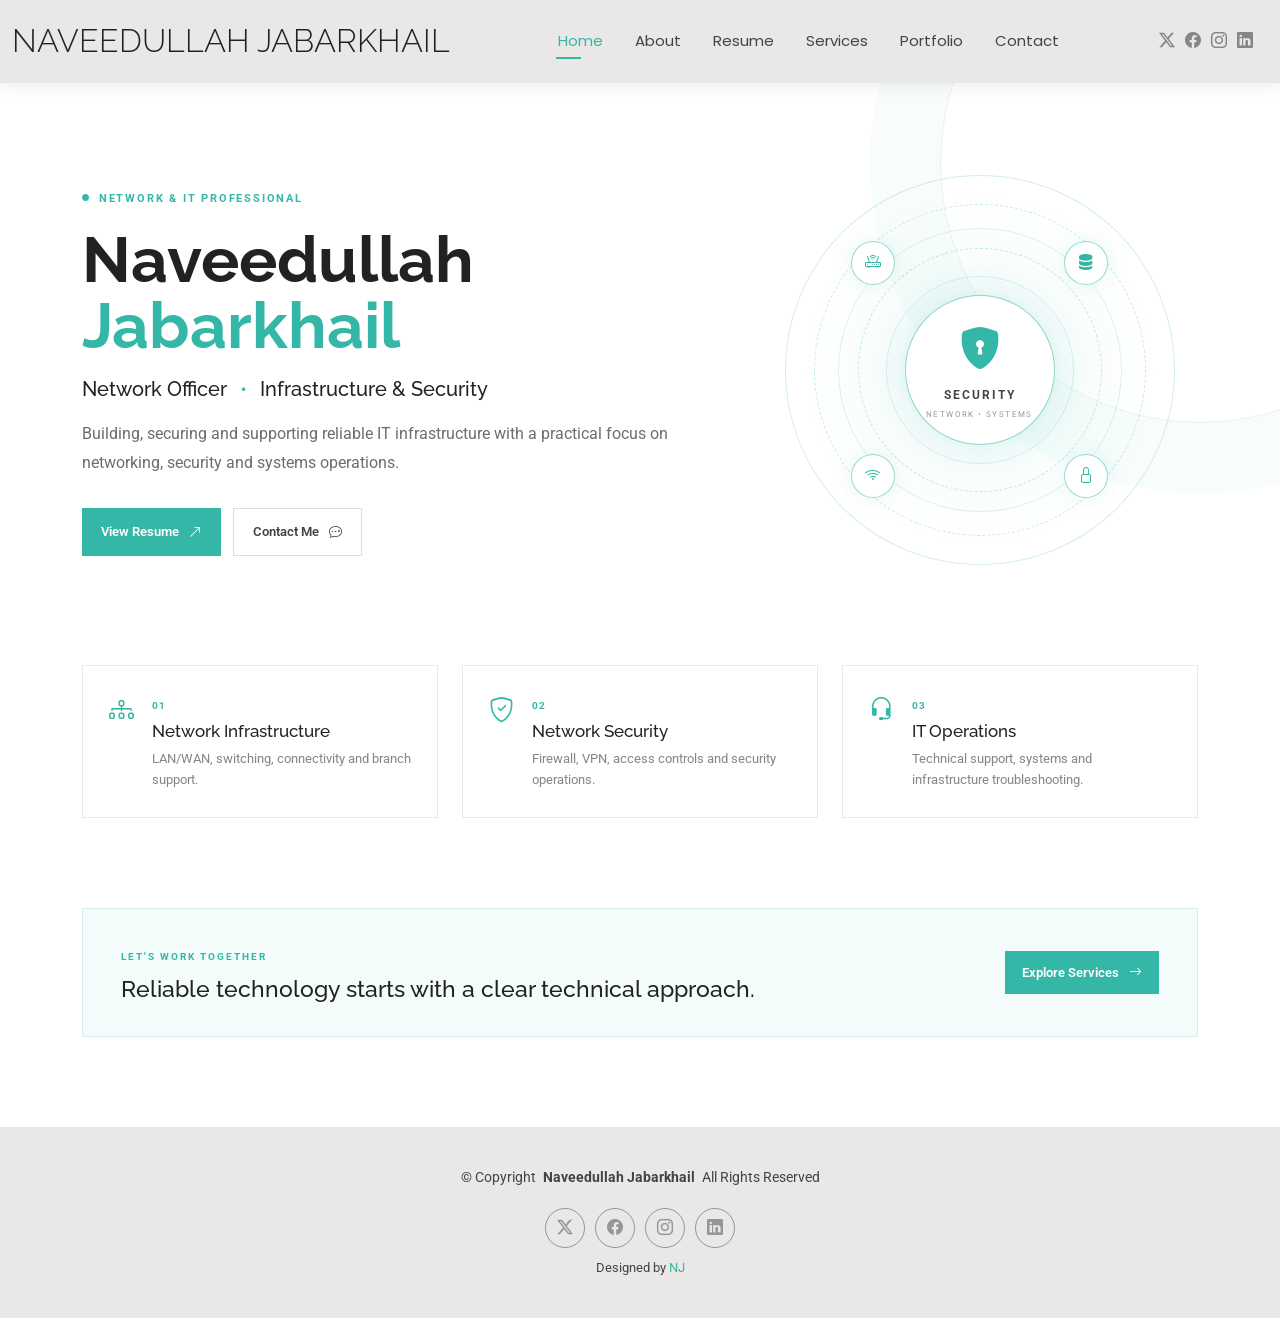
==== commit f108e565: "Update index.html bottom has been changed." ====
--- a/index.html
+++ b/index.html
@@ -155,7 +155,7 @@
 </div>
 <div class="credits">
         Designed by
-        <strong>Naveedullah Jabarkhail</strong>
+            <a href="https://naveedjabarkhail.com/">NJ</a>
 </div>
 </div>
 </footer>
